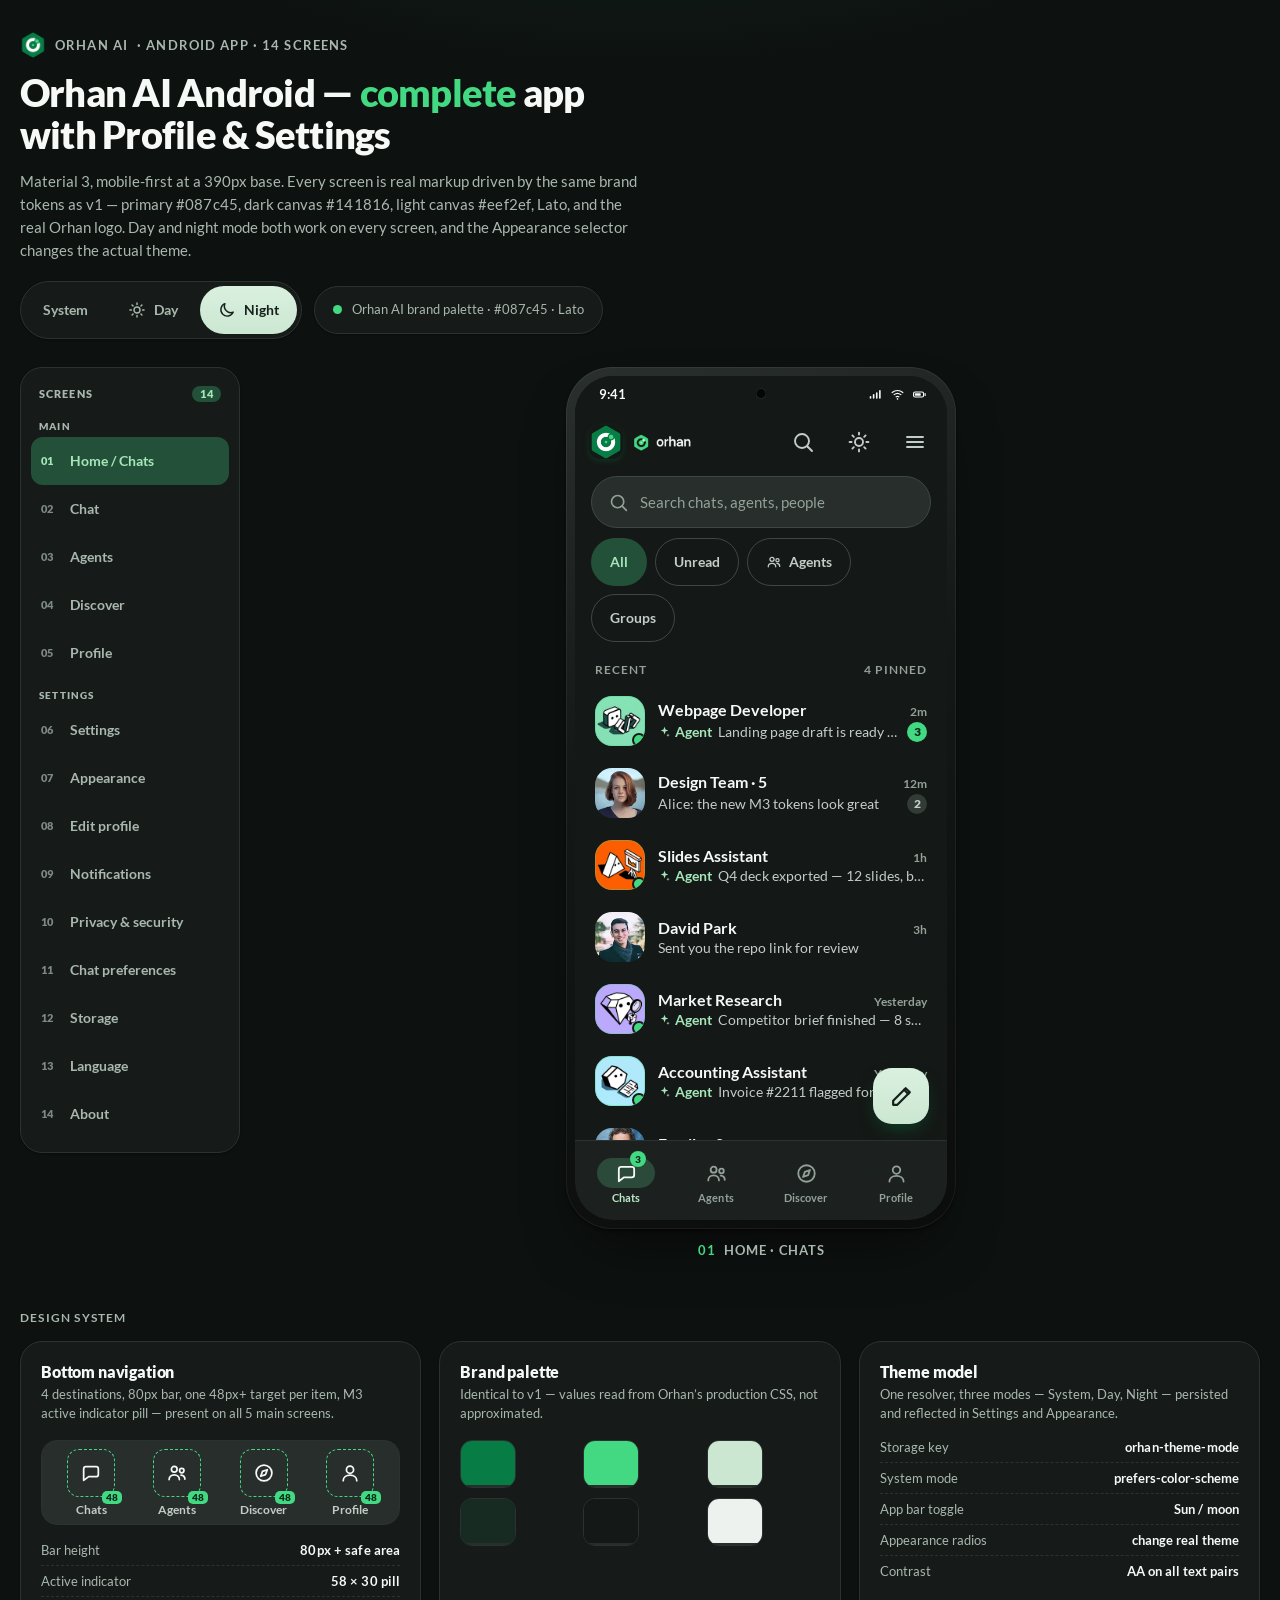
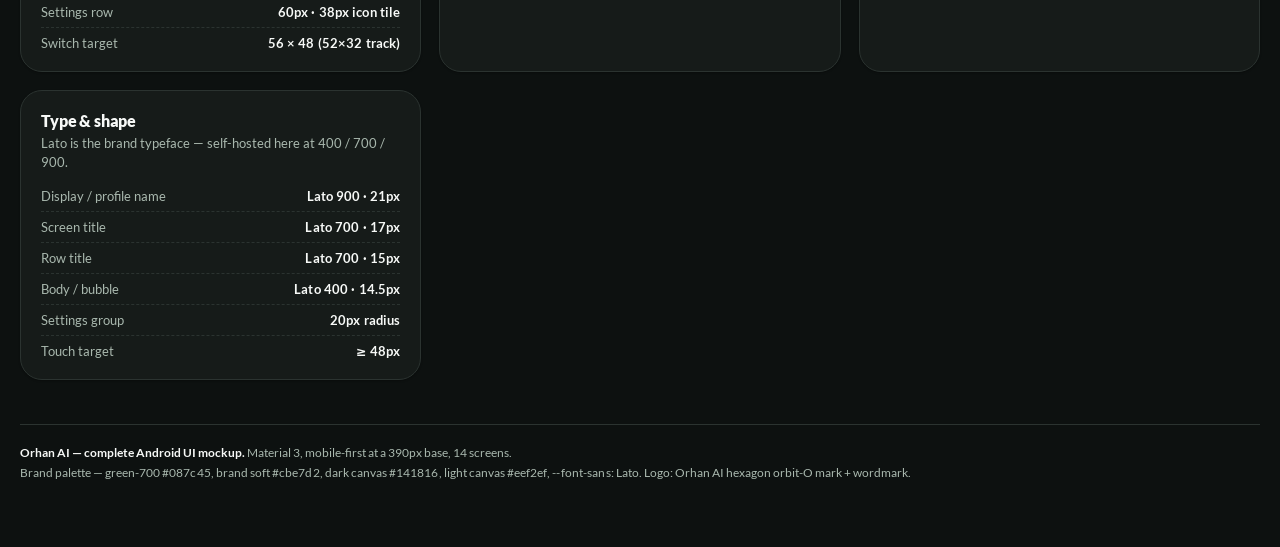
==== index.html @ 3179c7f2 "Publish design site" ====
<!DOCTYPE html>
<html lang="en" data-theme="dark">
<head>
<meta charset="utf-8">
<meta name="viewport" content="width=device-width, initial-scale=1, viewport-fit=cover">
<meta name="theme-color" content="#0d1110">
<title>Orhan AI — complete Android app UI (Material 3, dark + light)</title>
<link rel="icon" href="images/orhan-mark.png">
<script>
/* resolve theme before first paint so there is no flash */
(function(){try{
  var m=localStorage.getItem('orhan-theme-mode')||'dark';
  var t=(m==='system')?(matchMedia('(prefers-color-scheme: light)').matches?'light':'dark'):m;
  document.documentElement.setAttribute('data-theme',t);
  document.documentElement.setAttribute('data-theme-mode',m);
}catch(e){}})();
</script>
<style>
/* ============================================================
   Orhan AI — complete Android app UI
   Brand values (original source palette CSS):
     --nv-green-700   #087c45   (primary)
     --nv-primary-fill gradient 180deg #0b8249 -> #087c45
     --nv-green-50    #eef8f2 / #183826
     --nv-neutral-0   #ffffff / #1d2220
     --nv-neutral-50  #f6f8f5 / #272e2b
     --nv-neutral-100 #eef2ef / #323b36
     --nv-neutral-900 #182b23 / #f7f9f7
     --nv-user-bubble #505752 (dark)   --nv-agent-bubble #303433 (dark)
     --nv-pane #1f2521eb   --nv-canvas #141816
     --font-sans: Lato
  Logo: Orhan AI hexagon orbit-O mark + wordmark (design/images/orhan-*.svg)
   ============================================================ */

@font-face{font-family:'Lato';font-style:normal;font-weight:400;font-display:swap;src:url('fonts/lato-400.woff2') format('woff2')}
@font-face{font-family:'Lato';font-style:normal;font-weight:700;font-display:swap;src:url('fonts/lato-700.woff2') format('woff2')}
@font-face{font-family:'Lato';font-style:normal;font-weight:900;font-display:swap;src:url('fonts/lato-900.woff2') format('woff2')}

/* ---------- theme tokens (light) ---------- */
[data-theme="light"]{
  --canvas:#eef2ef;--surface:#ffffff;--surface-2:#f6f8f5;--surface-3:#eef2ef;
  --line:#dde6e0;--line-soft:#e9efea;
  --ink:#182b23;--ink-2:#4f6157;--ink-3:#5c6d63;
  --primary:#087c45;--primary-grad:linear-gradient(180deg,#0b8249 0%,#087c45 100%);
  --on-primary:#ffffff;--primary-soft:#ddf3e5;--primary-ink:#066a3b;
  --mint:#42d982;--brand-soft:#cbe7d2;--danger:#a4271e;
  --user-bubble:#087c45;--user-ink:#ffffff;--agent-bubble:#ffffff;--agent-ink:#182b23;
  --field:#eef2ef;--field-edge:#d7e2db;
  --nav-bg:rgba(255,255,255,.94);--scrim:rgba(24,43,35,.10);
  --shadow:0 1px 2px rgba(24,43,35,.06),0 8px 20px -10px rgba(24,43,35,.18);
  --shadow-soft:0 1px 2px rgba(24,43,35,.05);
  --page-bg:#eef2ef;--page-ink:#182b23;--page-ink-2:#4f6157;
  --page-card:#ffffff;--page-line:#dde6e0;
  --halo:radial-gradient(900px 420px at 50% -10%,rgba(8,124,69,.10),transparent 70%);
}
/* ---------- theme tokens (dark) ---------- */
[data-theme="dark"]{
  --canvas:#141816;--surface:#1d2220;--surface-2:#272e2b;--surface-3:#323b36;
  --line:#3d4842;--line-soft:#2b3330;
  --ink:#f7f9f7;--ink-2:#c3cdc7;--ink-3:#93a199;
  --primary:#cbe7d2;--primary-grad:linear-gradient(180deg,#daf0df 0%,#cbe7d2 100%);
  --on-primary:#17201b;--primary-soft:#235039;--primary-ink:#a6e6b9;
  --mint:#42d982;--brand-soft:#183826;--danger:#f2b8b5;
  --user-bubble:#505752;--user-ink:#f7f9f7;--agent-bubble:#303433;--agent-ink:#f7f9f7;
  --field:#272e2b;--field-edge:#3d4842;
  --nav-bg:rgba(29,34,32,.95);--scrim:rgba(0,0,0,.45);
  --shadow:0 1px 2px rgba(0,0,0,.35),0 14px 28px -14px rgba(0,0,0,.8);
  --shadow-soft:0 1px 2px rgba(0,0,0,.3);
  --page-bg:#0d1110;--page-ink:#f7f9f7;--page-ink-2:#a9b8ae;
  --page-card:#161b19;--page-line:#2b3330;
  --halo:radial-gradient(900px 420px at 50% -10%,rgba(66,217,130,.10),transparent 70%);
}

*{box-sizing:border-box}
html,body{margin:0;padding:0}
html{-webkit-text-size-adjust:100%}
body{
  font-family:'Lato',system-ui,-apple-system,'Segoe UI',Roboto,sans-serif;
  background:var(--page-bg);background-image:var(--halo);background-repeat:no-repeat;
  color:var(--page-ink);-webkit-font-smoothing:antialiased;min-height:100vh;
}
img{max-width:100%;display:block}
button{font-family:inherit}

/* ================= PAGE CHROME ================= */
.wrap{max-width:1360px;margin:0 auto;padding:32px 20px 64px}
.page-head{display:flex;flex-direction:column;gap:14px;margin-bottom:28px}
.eyebrow{
  display:inline-flex;align-items:center;gap:9px;font-size:12.5px;font-weight:700;
  letter-spacing:.09em;text-transform:uppercase;color:var(--page-ink-2);
}
.eyebrow img{width:26px;height:26px;border-radius:8px}
h1{margin:0;font-size:clamp(26px,4.2vw,38px);line-height:1.1;font-weight:900;letter-spacing:-.02em;max-width:28ch}
h1 .accent{color:var(--primary)}
[data-theme="dark"] h1 .accent{color:var(--mint)}
.sub{margin:0;font-size:15px;line-height:1.55;color:var(--page-ink-2);max-width:70ch}
.controls{display:flex;flex-wrap:wrap;gap:12px;align-items:center;margin-top:4px}
.seg{
  display:inline-flex;padding:4px;gap:4px;border-radius:999px;background:var(--page-card);
  border:1px solid var(--page-line);box-shadow:var(--shadow-soft);
}
.seg button{
  border:0;background:transparent;color:var(--page-ink-2);font-size:13.5px;font-weight:700;
  min-height:48px;padding:0 18px;border-radius:999px;display:inline-flex;align-items:center;gap:8px;
  cursor:pointer;transition:background .18s ease,color .18s ease;
}
.seg button .ic{width:18px;height:18px}
.seg button:hover{color:var(--page-ink)}
.seg button.is-on{background:var(--primary-grad);color:var(--on-primary)}
.seg button:focus-visible{outline:2px solid var(--primary);outline-offset:2px}
[data-theme="dark"] .seg button:focus-visible{outline-color:var(--mint)}
.brandsrc{
  display:inline-flex;align-items:center;gap:10px;min-height:48px;padding:0 18px;border-radius:999px;
  background:var(--page-card);border:1px solid var(--page-line);font-size:12.5px;
  color:var(--page-ink-2);box-shadow:var(--shadow-soft);
}
.brandsrc b{color:var(--page-ink);font-weight:700}
.dot-mint{width:9px;height:9px;border-radius:50%;background:var(--mint);flex:none}

/* ================= BOARD / RAIL ================= */
.board{
  display:grid;grid-template-columns:250px minmax(0,1fr) 272px;gap:28px;
  align-items:start;margin-top:24px;
}
.rail{
  position:sticky;top:18px;align-self:start;background:var(--page-card);
  border:1px solid var(--page-line);border-radius:22px;padding:10px 10px 14px;
  box-shadow:var(--shadow-soft);max-height:calc(100vh - 40px);overflow-y:auto;
}
.rail-h{
  display:flex;align-items:center;justify-content:space-between;gap:8px;
  padding:8px 8px 6px;font-size:11px;font-weight:900;letter-spacing:.1em;
  text-transform:uppercase;color:var(--page-ink-2);
}
.rail-h .count{
  font-size:10.5px;letter-spacing:.04em;background:var(--primary-soft);
  color:var(--primary-ink);border-radius:999px;padding:2px 8px;
}
.rgrp{
  padding:12px 8px 5px;font-size:10px;font-weight:900;letter-spacing:.12em;
  text-transform:uppercase;color:var(--page-ink-2);
}
.rbtn{
  display:flex;align-items:center;gap:9px;width:100%;min-height:48px;padding:0 10px;
  border:0;border-radius:12px;background:transparent;color:var(--page-ink-2);
  font-size:13.5px;font-weight:700;text-align:left;cursor:pointer;
  transition:background .15s ease,color .15s ease;
}
.rbtn .n{width:20px;flex:none;font-size:10.5px;font-weight:900;color:var(--page-ink-2);opacity:.7;font-variant-numeric:tabular-nums}
.rbtn:hover{background:var(--surface-2);color:var(--page-ink)}
.rbtn.is-on{background:var(--primary-soft);color:var(--primary-ink)}
.rbtn.is-on .n{color:var(--primary-ink);opacity:1}
.rbtn:focus-visible{outline:2px solid var(--primary);outline-offset:-2px}
[data-theme="dark"] .rbtn:focus-visible{outline-color:var(--mint)}

/* notes column */
.notes{position:sticky;top:18px;align-self:start;display:flex;flex-direction:column;gap:14px}
.note{
  background:var(--page-card);border:1px solid var(--page-line);border-radius:20px;
  padding:18px;box-shadow:var(--shadow-soft);
}
.note h4{margin:0 0 2px;font-size:15.5px;font-weight:900;letter-spacing:-.01em}
.note .kicker{font-size:10.5px;font-weight:900;letter-spacing:.12em;text-transform:uppercase;color:var(--page-ink-2);margin-bottom:6px}
.note p{margin:0 0 12px;font-size:12.5px;line-height:1.5;color:var(--page-ink-2)}
.note ul{list-style:none;margin:0;padding:0;display:flex;flex-direction:column;gap:8px}
.note li{display:flex;gap:8px;font-size:12.5px;line-height:1.45;color:var(--page-ink-2)}
.note li b{color:var(--page-ink);font-weight:700}
.note li::before{content:"";width:6px;height:6px;border-radius:50%;background:var(--mint);flex:none;margin-top:6px}
.note .kv{display:flex;justify-content:space-between;gap:10px;font-size:12px;padding:5px 0;border-bottom:1px dashed var(--page-line)}
.note .kv:last-child{border-bottom:0}
.note .kv b{font-weight:700;color:var(--page-ink);font-variant-numeric:tabular-nums}

/* ================= STAGE / PHONES ================= */
.stage{display:flex;flex-wrap:wrap;gap:30px 26px;justify-content:center;align-items:flex-start}
.slot{display:none;flex-direction:column;gap:14px;align-items:center}
.slot.is-active{display:flex}
.caption{
  display:flex;align-items:center;gap:9px;font-size:12.5px;font-weight:700;
  letter-spacing:.06em;text-transform:uppercase;color:var(--page-ink-2);
}
.caption b{color:var(--primary);font-variant-numeric:tabular-nums}
[data-theme="dark"] .caption b{color:var(--mint)}
.phone{
  width:390px;max-width:100%;border-radius:46px;padding:9px;
  background:linear-gradient(160deg,#2a302d,#141817 40%,#0a0d0c);
  box-shadow:0 2px 3px rgba(0,0,0,.4),0 30px 60px -24px rgba(0,0,0,.6),inset 0 0 0 1px rgba(255,255,255,.06);
  flex:none;
}
.screen{
  position:relative;width:100%;height:844px;border-radius:38px;overflow:hidden;
  background:var(--canvas);color:var(--ink);display:flex;flex-direction:column;isolation:isolate;
  container-type:inline-size;container-name:phone;
}
.statusbar{
  flex:none;height:36px;padding:0 20px 0 24px;display:flex;align-items:center;
  justify-content:space-between;font-size:13px;font-weight:700;color:var(--ink);background:var(--canvas);
}
.sb-left{display:flex;align-items:center;gap:6px;min-width:0}
.sb-right{display:flex;align-items:center;gap:7px}
.sb-right .ic{width:15px;height:15px}
.camera{
  position:absolute;top:12px;left:50%;transform:translateX(-50%);width:11px;height:11px;
  border-radius:50%;background:#050706;box-shadow:inset 0 0 0 1px rgba(255,255,255,.12);z-index:3;
}
.ic{width:24px;height:24px;stroke:currentColor;fill:none;stroke-width:1.9;stroke-linecap:round;stroke-linejoin:round;flex:none}

/* app bar */
.appbar{flex:none;min-height:60px;padding:6px 8px 6px 14px;display:flex;align-items:center;gap:8px;background:var(--canvas)}
.brandlock{display:flex;align-items:center;gap:9px;min-width:0;flex:1 1 auto}
.mark{width:34px;height:34px;border-radius:11px;flex:none;box-shadow:0 2px 6px rgba(8,124,69,.28)}
.wm{height:21px;width:auto;flex:none}
.wm-dark{display:none}
[data-theme="dark"] .wm-light{display:none}
[data-theme="dark"] .wm-dark{display:block}
.iconbtn{
  width:48px;height:48px;flex:none;border:0;border-radius:50%;background:transparent;
  color:var(--ink-2);cursor:pointer;display:inline-flex;align-items:center;justify-content:center;
  transition:background .16s ease,color .16s ease;
}
.iconbtn:hover{background:var(--surface-2);color:var(--ink)}
.iconbtn:focus-visible{outline:2px solid var(--primary);outline-offset:-2px}
[data-theme="dark"] .iconbtn:focus-visible{outline-color:var(--mint)}
.theme-btn .i-sun{display:none}
[data-theme="dark"] .theme-btn .i-moon{display:none}
[data-theme="dark"] .theme-btn .i-sun{display:block}

/* detail bar (pushed pages) */
.detailbar{
  flex:none;display:flex;align-items:center;gap:2px;padding:6px 8px 6px 4px;min-height:64px;
  background:var(--canvas);border-bottom:1px solid var(--line-soft);
}
.detailbar .dt{
  flex:1 1 auto;min-width:0;font-size:17px;font-weight:700;letter-spacing:-.01em;color:var(--ink);
  overflow:hidden;text-overflow:ellipsis;white-space:nowrap;
}
.txtbtn{
  flex:none;min-height:48px;padding:0 12px;border:0;background:transparent;
  color:var(--primary-ink);font-size:14px;font-weight:700;border-radius:999px;cursor:pointer;
}
[data-theme="light"] .txtbtn{color:var(--primary)}
.txtbtn:hover{background:var(--surface-2)}
.txtbtn:focus-visible{outline:2px solid var(--primary);outline-offset:-2px}

/* scroll body */
.scroll{
  flex:1 1 auto;min-height:0;overflow-y:auto;overflow-x:hidden;-webkit-overflow-scrolling:touch;
  overscroll-behavior:contain;scrollbar-width:thin;scrollbar-color:var(--line) transparent;
}
.scroll::-webkit-scrollbar{width:6px}
.scroll::-webkit-scrollbar-thumb{background:var(--line);border-radius:3px}
.scroll::-webkit-scrollbar-track{background:transparent}

/* search + chips */
.searchrow{padding:4px 16px 10px}
.searchfield{
  display:flex;align-items:center;gap:11px;height:52px;padding:0 16px;border-radius:999px;
  background:var(--field);border:1px solid var(--field-edge);color:var(--ink-3);
}
.searchfield .ic{width:21px;height:21px}
.searchfield span{font-size:15px;color:var(--ink-3);overflow:hidden;text-overflow:ellipsis;white-space:nowrap}
.chips{display:flex;gap:8px;padding:0 16px 14px;flex-wrap:wrap}
.chip{
  flex:none;height:48px;padding:0 18px;border-radius:999px;display:inline-flex;align-items:center;
  gap:7px;background:transparent;border:1px solid var(--line);color:var(--ink-2);
  font-size:13.5px;font-weight:700;white-space:nowrap;cursor:pointer;
}
.chip .ic{width:16px;height:16px}
.chip.is-on{background:var(--primary-soft);border-color:transparent;color:var(--primary-ink)}
[data-theme="light"] .chip.is-on{background:#ddf3e5;color:#066a3b}

.seclabel{
  display:flex;align-items:center;justify-content:space-between;gap:10px;padding:6px 20px 8px;
  font-size:12px;font-weight:700;letter-spacing:.08em;text-transform:uppercase;color:var(--ink-3);
}
.list{padding:0 8px 12px}
.row{
  display:flex;align-items:center;gap:13px;width:100%;padding:11px 12px;border-radius:18px;
  border:0;background:transparent;text-align:left;font:inherit;color:inherit;cursor:pointer;
  min-height:72px;transition:background .16s ease;
}
.row:hover{background:var(--surface-2)}
.row:focus-visible{outline:2px solid var(--primary);outline-offset:-2px}
[data-theme="dark"] .row:focus-visible{outline-color:var(--mint)}
.ava{position:relative;width:50px;height:50px;border-radius:17px;flex:none;background:var(--surface-3);overflow:hidden}
.ava img{width:100%;height:100%;object-fit:cover}
.ava.agent::after{content:"";position:absolute;inset:0;border-radius:inherit;box-shadow:inset 0 0 0 1px rgba(66,217,130,.35)}
.presence{position:absolute;right:-1px;bottom:-1px;width:14px;height:14px;border-radius:50%;background:var(--mint);border:2.5px solid var(--canvas)}
.rowbody{min-width:0;flex:1 1 auto;display:flex;flex-direction:column;gap:3px}
.rowtop{display:flex;align-items:baseline;gap:8px}
.rownm{font-size:15.5px;font-weight:700;color:var(--ink);overflow:hidden;text-overflow:ellipsis;white-space:nowrap;min-width:0;flex:1 1 auto}
.rowtime{font-size:11.5px;font-weight:700;color:var(--ink-3);flex:none;font-variant-numeric:tabular-nums;white-space:nowrap}
.rowsnip{display:flex;align-items:center;gap:6px;font-size:13.5px;color:var(--ink-2);min-width:0}
.rowsnip .txt{overflow:hidden;text-overflow:ellipsis;white-space:nowrap;min-width:0;flex:1 1 auto}
.agentsnip{color:var(--primary-ink);font-weight:700;display:inline-flex;align-items:center;gap:4px;flex:none}
.agentsnip .ic{width:13px;height:13px}
.badge{
  flex:none;min-width:20px;height:20px;padding:0 6px;border-radius:999px;background:var(--mint);
  color:#06291a;font-size:11.5px;font-weight:900;display:inline-flex;align-items:center;justify-content:center;
}
.badge.quiet{background:var(--surface-3);color:var(--ink-2)}
.typingdot{color:var(--primary-ink);font-weight:700}

.fab{
  position:absolute;right:18px;bottom:96px;z-index:5;width:56px;height:56px;border-radius:19px;border:0;
  background:var(--primary-grad);color:var(--on-primary);display:inline-flex;align-items:center;
  justify-content:center;cursor:pointer;
  box-shadow:0 8px 20px -8px rgba(8,124,69,.65),0 1px 2px rgba(0,0,0,.2);
  transition:transform .16s ease,box-shadow .16s ease;
}
.fab .ic{width:25px;height:25px;stroke-width:2.1}
.fab:hover{transform:translateY(-1px)}
.fab:focus-visible{outline:2px solid var(--ink);outline-offset:3px}

/* ================= NAVIGATION BAR ================= */
.navbar{
  flex:none;position:relative;z-index:6;display:flex;align-items:stretch;height:80px;
  padding:8px 6px calc(8px + env(safe-area-inset-bottom,0px));background:var(--nav-bg);
  -webkit-backdrop-filter:blur(18px) saturate(1.2);backdrop-filter:blur(18px) saturate(1.2);
  border-top:1px solid var(--line-soft);
}
.navi{
  flex:1 1 0;min-width:0;min-height:48px;border:0;background:transparent;display:flex;
  flex-direction:column;align-items:center;justify-content:center;gap:4px;color:var(--ink-3);
  font:inherit;cursor:pointer;padding:2px 0;border-radius:16px;
}
.navi:focus-visible{outline:2px solid var(--primary);outline-offset:-4px}
[data-theme="dark"] .navi:focus-visible{outline-color:var(--mint)}
.navi .pill{display:flex;align-items:center;justify-content:center;width:58px;height:30px;border-radius:999px;transition:background .18s ease}
.navi .ic{width:23px;height:23px}
.navi .lbl{font-size:11px;font-weight:700;letter-spacing:.01em;line-height:1;white-space:nowrap}
.navi[aria-current="page"]{color:var(--ink)}
.navi[aria-current="page"] .pill{background:var(--primary-soft)}
[data-theme="dark"] .navi[aria-current="page"] .pill{background:#2c4a3a}
.navi[aria-current="page"] .lbl{color:var(--primary-ink)}
[data-theme="dark"] .navi[aria-current="page"] .lbl{color:#bde9cb}
.navi .count{
  position:absolute;transform:translate(15px,-11px);min-width:16px;height:16px;padding:0 4px;
  border-radius:999px;background:var(--mint);color:#06291a;font-size:10px;font-weight:900;
  display:inline-flex;align-items:center;justify-content:center;
}
.navi .icwrap{position:relative;display:flex}

/* ================= CHAT ================= */
.chatbar{
  flex:none;display:flex;align-items:center;gap:6px;padding:6px 8px 6px 4px;min-height:64px;
  background:var(--canvas);border-bottom:1px solid var(--line-soft);
}
.chatid{display:flex;align-items:center;gap:11px;min-width:0;flex:1 1 auto}
.chatid .ava{width:40px;height:40px;border-radius:14px}
.chatmeta{min-width:0;display:flex;flex-direction:column;gap:2px}
.chatnm{font-size:15px;font-weight:700;color:var(--ink);white-space:nowrap;overflow:hidden;text-overflow:ellipsis}
.chatst{font-size:12px;color:var(--ink-3);display:flex;align-items:center;gap:5px}
.chatst .live{width:7px;height:7px;border-radius:50%;background:var(--mint);flex:none}
.chatbar .iconbtn{width:48px;height:48px}
.chatbar .iconbtn .ic{width:22px;height:22px}
.thread{padding:14px 16px 8px;display:flex;flex-direction:column;gap:10px}
.daychip{
  align-self:center;font-size:11.5px;font-weight:700;letter-spacing:.05em;text-transform:uppercase;
  color:var(--ink-3);background:var(--surface-2);border-radius:999px;padding:5px 12px;margin-bottom:2px;
}
.msg{display:flex;gap:8px;align-items:flex-end;max-width:100%}
.msg .ava{width:28px;height:28px;border-radius:9px}
.bubble{
  max-width:78%;padding:11px 14px;border-radius:20px;font-size:14.5px;line-height:1.45;
  overflow-wrap:anywhere;word-break:break-word;box-shadow:var(--shadow-soft);
}
.msg.agent .bubble{background:var(--agent-bubble);color:var(--agent-ink);border-bottom-left-radius:7px;border:1px solid var(--line-soft)}
[data-theme="dark"] .msg.agent .bubble{border-color:#3a4240}
.msg.user{justify-content:flex-end}
.msg.user .bubble{background:var(--user-bubble);color:var(--user-ink);border-bottom-right-radius:7px;box-shadow:0 6px 16px -10px rgba(8,124,69,.7)}
.mt{display:flex;align-items:center;gap:4px;font-size:10.5px;font-weight:700;margin-top:5px;opacity:.78}
.msg.user .mt{justify-content:flex-end}
.mt .ic{width:13px;height:13px;stroke-width:2.4}
.artcard{margin-top:9px;border-radius:14px;overflow:hidden;border:1px solid var(--line);background:var(--surface-2)}
.artthumb{
  height:84px;
  background:radial-gradient(120px 60px at 82% 22%,rgba(66,217,130,.55),transparent 70%),linear-gradient(135deg,#0b8249,#06603a 65%,#083f28);
  display:flex;align-items:flex-end;padding:10px 12px;
}
.artthumb .tag{
  font-size:10px;font-weight:900;letter-spacing:.1em;text-transform:uppercase;color:#eafff2;
  background:rgba(0,0,0,.30);border-radius:999px;padding:4px 9px;
}
.artbody{padding:9px 12px 11px}
.artbody .t{font-size:13px;font-weight:700;color:var(--ink)}
.artbody .s{font-size:11.5px;color:var(--ink-3);margin-top:1px}
.artrow{display:flex;align-items:center;gap:6px;margin-top:8px}
.artrow .mini{font-size:11.5px;font-weight:700;color:var(--primary-ink);background:var(--primary-soft);border-radius:999px;padding:4px 10px}
[data-theme="light"] .artrow .mini{color:#066a3b;background:#ddf3e5}
.typing{display:none;gap:4px;align-items:center;padding:12px 15px}
.typing i{width:7px;height:7px;border-radius:50%;background:var(--ink-3);display:block;animation:bob 1.1s infinite}
.typing i:nth-child(2){animation-delay:.15s}
.typing i:nth-child(3){animation-delay:.3s}
@keyframes bob{0%,60%,100%{opacity:.35;transform:translateY(0)}30%{opacity:1;transform:translateY(-3px)}}
.composer{
  flex:none;padding:8px 12px calc(10px + env(safe-area-inset-bottom,0px));display:flex;
  align-items:flex-end;gap:8px;background:var(--canvas);border-top:1px solid var(--line-soft);
}
.field{
  flex:1 1 auto;min-width:0;display:flex;align-items:flex-end;gap:4px;background:var(--field);
  border:1px solid var(--field-edge);border-radius:28px;padding:4px 4px 4px 2px;min-height:56px;
}
.field textarea{
  flex:1 1 auto;min-width:0;resize:none;border:0;background:transparent;font:inherit;
  font-size:15px;line-height:1.35;color:var(--ink);padding:16px 4px;max-height:104px;outline:none;
}
.field textarea::placeholder{color:var(--ink-3)}
.field .iconbtn{width:48px;height:48px;color:var(--ink-2)}
.field .iconbtn .ic{width:21px;height:21px}
.sendbtn{
  width:48px;height:48px;flex:none;border:0;border-radius:50%;background:var(--primary-grad);
  color:var(--on-primary);display:inline-flex;align-items:center;justify-content:center;
  cursor:pointer;box-shadow:0 6px 14px -8px rgba(8,124,69,.8);
}
.sendbtn .ic{width:22px;height:22px;stroke-width:2}
.sendbtn:focus-visible{outline:2px solid var(--ink);outline-offset:3px}

/* ================= AGENTS ================= */
.agentlist{padding:2px 12px 16px;display:flex;flex-direction:column;gap:10px}
.agentcard{
  display:flex;gap:13px;align-items:flex-start;padding:14px;border-radius:20px;
  background:var(--surface-2);border:1px solid var(--line-soft);
}
.agentcard .ava{width:46px;height:46px;border-radius:15px}
.ac-body{min-width:0;flex:1 1 auto}
.ac-name{display:flex;align-items:center;gap:7px;font-size:15px;font-weight:700;color:var(--ink)}
.ac-name .ic{width:14px;height:14px;color:var(--mint)}
.ac-desc{font-size:12.5px;line-height:1.4;color:var(--ink-2);margin-top:3px}
.ac-foot{display:flex;align-items:center;gap:8px;margin-top:9px;flex-wrap:wrap}
.pilltag{font-size:11px;font-weight:700;padding:4px 9px;border-radius:999px;background:var(--surface-3);color:var(--ink-2)}
.pilltag.on{background:var(--primary-soft);color:var(--primary-ink)}
[data-theme="light"] .pilltag.on{background:#ddf3e5;color:#066a3b}
.minicta{
  margin-left:auto;align-self:center;flex:none;font-size:12.5px;font-weight:700;
  color:var(--primary-ink);background:transparent;border:1px solid var(--line);border-radius:999px;
  padding:0 16px;height:48px;min-width:64px;display:inline-flex;align-items:center;
  justify-content:center;gap:5px;cursor:pointer;
}
.minicta .ic{width:15px;height:15px}
.newagent{
  display:flex;align-items:center;gap:12px;width:calc(100% - 24px);margin:0 12px 14px;
  padding:13px 14px;border-radius:20px;min-height:60px;border:1px dashed var(--line);
  background:transparent;color:var(--ink);font:inherit;font-size:14px;font-weight:700;cursor:pointer;
}
.newagent .plus{
  width:38px;height:38px;border-radius:50%;background:var(--primary-soft);color:var(--primary-ink);
  display:inline-flex;align-items:center;justify-content:center;flex:none;
}
[data-theme="light"] .newagent .plus{background:#ddf3e5;color:#066a3b}

/* ================= DISCOVER ================= */
.discover-feature{
  margin:0 12px 16px;border-radius:22px;overflow:hidden;position:relative;
  background:linear-gradient(150deg,#0b8249 0%,#087c45 45%,#06512f 100%);
  color:#eafff2;padding:18px;min-height:176px;display:flex;flex-direction:column;justify-content:space-between;
}
.discover-feature::after{
  content:"";position:absolute;right:-40px;top:-50px;width:200px;height:200px;border-radius:50%;
  background:radial-gradient(circle,rgba(66,217,130,.55),transparent 65%);
}
.df-top{display:flex;align-items:center;gap:10px;position:relative;z-index:1}
.df-top img{width:40px;height:40px;border-radius:13px;box-shadow:0 0 0 2px rgba(255,255,255,.25)}
.df-kicker{font-size:10px;font-weight:900;letter-spacing:.14em;text-transform:uppercase;opacity:.9}
.df-title{font-size:19px;font-weight:900;letter-spacing:-.01em;line-height:1.2;margin-top:2px}
.df-sub{font-size:12.5px;line-height:1.45;margin:12px 0 0;max-width:30ch;position:relative;z-index:1}
.df-cta{
  position:relative;z-index:1;align-self:flex-start;margin-top:12px;min-height:48px;padding:0 18px;
  border-radius:999px;border:0;background:#eafff2;color:#06512f;font-size:13.5px;font-weight:900;
  display:inline-flex;align-items:center;gap:7px;cursor:pointer;
}
.df-cta .ic{width:16px;height:16px}
.dgrid{display:grid;grid-template-columns:1fr 1fr;gap:10px;padding:0 12px 14px}
.dcard{
  text-align:left;font:inherit;color:inherit;cursor:pointer;border-radius:18px;
  border:1px solid var(--line-soft);background:var(--surface);padding:13px;
  display:flex;flex-direction:column;gap:8px;min-height:136px;
}
.dcard:hover{background:var(--surface-2)}
.dcard .ava{width:40px;height:40px;border-radius:13px}
.dcard .nm{font-size:13.5px;font-weight:700;color:var(--ink);line-height:1.25}
.dcard .ds{font-size:11.5px;line-height:1.4;color:var(--ink-3)}
.dcard .tag{font-size:10px;font-weight:900;letter-spacing:.08em;text-transform:uppercase;color:var(--primary-ink);margin-top:auto}
.socialrow{
  display:flex;align-items:center;gap:11px;padding:10px 12px;border-radius:16px;width:100%;
  border:0;background:transparent;text-align:left;font:inherit;color:inherit;cursor:pointer;min-height:64px;
}
.socialrow:hover{background:var(--surface-2)}
.socialrow .ava{width:38px;height:38px;border-radius:12px}
.sr-body{min-width:0;flex:1 1 auto}
.sr-t{font-size:13.5px;color:var(--ink-2);line-height:1.35}
.sr-t b{color:var(--ink);font-weight:700}
.sr-s{font-size:11.5px;color:var(--ink-3);margin-top:2px}

/* ================= PROFILE ================= */
.phero{display:flex;flex-direction:column;align-items:center;gap:7px;padding:10px 20px 16px;text-align:center}
.pava{
  position:relative;width:96px;height:96px;border-radius:32px;overflow:hidden;flex:none;
  background:var(--surface-3);box-shadow:0 8px 22px -12px rgba(8,124,69,.6);
}
.pava img{width:100%;height:100%;object-fit:cover}
.pava .pbadge{
  position:absolute;right:0;bottom:0;width:28px;height:28px;border-radius:50%;background:var(--mint);
  color:#06291a;display:flex;align-items:center;justify-content:center;border:3px solid var(--canvas);
}
.pava .pbadge .ic{width:14px;height:14px;stroke-width:3}
.pname{font-size:21px;font-weight:900;letter-spacing:-.02em;color:var(--ink);margin:6px 0 0}
.pmail{font-size:13.5px;color:var(--ink-3)}
.prow{display:flex;align-items:center;gap:8px;flex-wrap:wrap;justify-content:center;margin-top:2px}
.protag{
  font-size:10.5px;font-weight:900;letter-spacing:.09em;text-transform:uppercase;
  background:var(--primary-soft);color:var(--primary-ink);border-radius:999px;padding:4px 9px;
}
[data-theme="light"] .protag{background:#ddf3e5;color:#066a3b}
.psince{font-size:11.5px;color:var(--ink-3)}
.pedit{
  margin-top:8px;min-height:48px;padding:0 22px;border-radius:999px;border:1px solid var(--line);
  background:transparent;color:var(--ink);font-size:13.5px;font-weight:700;
  display:inline-flex;align-items:center;gap:7px;cursor:pointer;
}
.pedit:hover{background:var(--surface-2)}
.pedit .ic{width:16px;height:16px}
.stats{display:grid;grid-template-columns:repeat(3,1fr);gap:10px;margin:0 16px 14px}
.stat{background:var(--surface);border:1px solid var(--line-soft);border-radius:18px;padding:12px 8px;text-align:center;min-width:0}
.stat b{display:block;font-size:20px;font-weight:900;letter-spacing:-.02em;color:var(--ink);font-variant-numeric:tabular-nums}
.stat span{display:block;margin-top:2px;font-size:10.5px;font-weight:700;letter-spacing:.06em;text-transform:uppercase;color:var(--ink-3)}
.quick{display:grid;grid-template-columns:1fr 1fr;gap:10px;margin:0 16px 16px}
.q{
  display:flex;flex-direction:column;align-items:flex-start;gap:7px;padding:14px;border-radius:18px;
  background:var(--surface);border:1px solid var(--line-soft);font:inherit;color:inherit;
  text-align:left;cursor:pointer;min-height:92px;
}
.q:hover{background:var(--surface-2)}
.q .ic{width:22px;height:22px;color:var(--primary-ink)}
.q span{font-size:13px;font-weight:700;color:var(--ink);line-height:1.25}
.q small{font-size:11px;color:var(--ink-3);margin-top:auto}

/* ================= SETTINGS PRIMITIVES ================= */
.group{margin:0 12px 14px;background:var(--surface);border:1px solid var(--line-soft);border-radius:20px;overflow:hidden}
.srow{
  display:flex;align-items:center;gap:12px;width:100%;min-height:60px;padding:8px 14px;
  border:0;background:transparent;font:inherit;color:inherit;text-align:left;cursor:pointer;
}
.srow + .srow{box-shadow:inset 0 1px 0 var(--line-soft)}
.srow:hover{background:var(--surface-2)}
.srow:focus-visible{outline:2px solid var(--primary);outline-offset:-2px}
[data-theme="dark"] .srow:focus-visible{outline-color:var(--mint)}
.sic{
  width:38px;height:38px;border-radius:12px;flex:none;background:var(--surface-2);
  color:var(--ink-2);display:inline-flex;align-items:center;justify-content:center;
}
.sic .ic{width:20px;height:20px}
.sic.tint{background:var(--primary-soft);color:var(--primary-ink)}
[data-theme="light"] .sic.tint{background:#ddf3e5;color:#066a3b}
.slabel{flex:1 1 auto;min-width:0}
.slabel .t{display:block;font-size:15px;font-weight:700;color:var(--ink);line-height:1.25}
.slabel .s{display:block;font-size:12px;color:var(--ink-3);margin-top:2px;line-height:1.35}
.sval{flex:none;max-width:42%;font-size:13px;color:var(--ink-3);text-align:right;overflow:hidden;text-overflow:ellipsis;white-space:nowrap}
.schev{width:18px;height:18px;color:var(--ink-3);flex:none}
.srow.danger .slabel .t{color:var(--danger)}
.srow.danger .sic{background:rgba(164,39,30,.10);color:var(--danger)}
[data-theme="dark"] .srow.danger .sic{background:rgba(242,184,181,.12)}
.sw{flex:none;width:56px;height:48px;border:0;background:transparent;position:relative;cursor:pointer;padding:0}
.sw .track{
  position:absolute;top:8px;left:2px;width:52px;height:32px;border-radius:999px;
  background:var(--surface-3);border:2px solid var(--line);
  transition:background .18s ease,border-color .18s ease;
}
.sw .thumb{
  position:absolute;top:14px;left:9px;width:16px;height:16px;border-radius:50%;background:var(--ink-3);
  transition:left .18s ease,width .18s ease,height .18s ease,background .18s ease;
}
.sw[aria-checked="true"] .track{background:var(--primary);border-color:var(--primary)}
.sw[aria-checked="true"] .thumb{left:29px;top:12px;width:20px;height:20px;background:var(--on-primary)}
.sw:focus-visible{outline:2px solid var(--primary);outline-offset:-6px;border-radius:999px}
[data-theme="dark"] .sw:focus-visible{outline-color:var(--mint)}

.btn{
  min-height:52px;border-radius:999px;border:0;font:inherit;font-size:15px;font-weight:700;
  display:inline-flex;align-items:center;justify-content:center;gap:8px;padding:0 22px;cursor:pointer;
}
.btn .ic{width:19px;height:19px}
.btn-primary{background:var(--primary-grad);color:var(--on-primary);width:100%;box-shadow:0 8px 18px -12px rgba(8,124,69,.8)}
.btn-outline{background:transparent;border:1px solid var(--line);color:var(--ink);width:100%}
.btn-ghost{background:var(--surface-2);color:var(--ink);width:100%}
.btnblock{display:flex;width:calc(100% - 32px);margin:0 16px 14px}
.btn:focus-visible{outline:2px solid var(--primary);outline-offset:2px}

.fwrap{padding:0 16px 6px}
.fld{display:flex;flex-direction:column;gap:6px;margin-bottom:14px;min-width:0}
.fld label{font-size:11.5px;font-weight:700;letter-spacing:.07em;text-transform:uppercase;color:var(--ink-3)}
.fld input,.fld textarea{
  width:100%;min-height:52px;border:1px solid var(--field-edge);background:var(--field);
  border-radius:14px;padding:0 14px;font:inherit;font-size:15px;color:var(--ink);
}
.fld textarea{min-height:92px;padding:12px 14px;resize:none;line-height:1.45}
.fld input:focus,.fld textarea:focus{outline:2px solid var(--primary);outline-offset:-1px;border-color:transparent}
.fhint{font-size:11.5px;color:var(--ink-3);line-height:1.4}
.avapick{display:flex;align-items:center;gap:14px;padding:6px 20px 18px}
.avapick .pava{width:80px;height:80px;border-radius:26px}
.avapick-col{display:flex;flex-direction:column;gap:5px;min-width:0}
.avapick-col .t{font-size:14px;font-weight:700;color:var(--ink)}
.avapick-col .s{font-size:11.5px;color:var(--ink-3)}
.avatars{display:flex;gap:8px;margin-top:8px}
.avchip{
  width:48px;height:48px;border-radius:15px;overflow:hidden;padding:0;border:2px solid transparent;
  background:var(--surface-2);cursor:pointer;flex:none;
}
.avchip img{width:100%;height:100%;object-fit:cover}
.avchip.is-on{border-color:var(--primary)}
[data-theme="dark"] .avchip.is-on{border-color:var(--mint)}

.theme-card{
  display:flex;align-items:center;gap:14px;width:calc(100% - 32px);margin:0 16px 12px;padding:12px 14px;
  border-radius:20px;border:2px solid var(--line-soft);background:var(--surface);text-align:left;
  font:inherit;color:inherit;cursor:pointer;min-height:96px;
}
.theme-card:hover{border-color:var(--line)}
.theme-card.is-on{border-color:var(--primary)}
[data-theme="dark"] .theme-card.is-on{border-color:var(--mint)}
.theme-card .tc-body{min-width:0;flex:1 1 auto}
.theme-card .tc-t{font-size:15px;font-weight:700;color:var(--ink);display:flex;align-items:center;gap:7px}
.theme-card .tc-t em{
  font-style:normal;font-size:9.5px;font-weight:900;letter-spacing:.08em;text-transform:uppercase;
  background:var(--surface-3);color:var(--ink-2);border-radius:999px;padding:2px 7px;
}
.theme-card .tc-s{font-size:12px;color:var(--ink-3);margin-top:3px;line-height:1.4}
.radio{
  width:24px;height:24px;border-radius:50%;flex:none;border:2px solid var(--line);
  display:inline-flex;align-items:center;justify-content:center;color:transparent;
}
.radio .ic{width:13px;height:13px;stroke-width:3.2}
.theme-card.is-on .radio{background:var(--primary);border-color:var(--primary);color:var(--on-primary)}
.tprev{position:relative;width:56px;height:72px;border-radius:14px;overflow:hidden;flex:none;border:1px solid var(--line)}
.tprev b{position:absolute;display:block;border-radius:3px}
.tprev b:nth-child(1){top:9px;left:8px;width:24px;height:5px}
.tprev b:nth-child(2){top:21px;left:8px;width:40px;height:16px;border-radius:8px 8px 8px 3px}
.tprev b:nth-child(3){top:44px;right:8px;width:30px;height:13px;border-radius:8px 8px 3px 8px}
.tprev.light{background:#eef2ef}
.tprev.light b:nth-child(1){background:#b9ccc2}
.tprev.light b:nth-child(2){background:#ffffff;box-shadow:inset 0 0 0 1px #dde6e0}
.tprev.light b:nth-child(3){background:#087c45}
.tprev.dark{background:#141816}
.tprev.dark b:nth-child(1){background:#3d4842}
.tprev.dark b:nth-child(2){background:#303433}
.tprev.dark b:nth-child(3){background:#cbe7d2}
.tprev.system{background:linear-gradient(90deg,#eef2ef 0 50%,#141816 50% 100%)}
.tprev.system b:nth-child(1){background:#7d8f85}
.tprev.system b:nth-child(2){background:rgba(255,255,255,.85)}
.tprev.system b:nth-child(3){background:#087c45}
.segchips{display:flex;gap:8px;padding:4px 16px 14px}
.segchips button{
  flex:1 1 0;min-height:48px;border-radius:999px;border:1px solid var(--line);background:transparent;
  color:var(--ink-2);font:inherit;font-size:13px;font-weight:700;cursor:pointer;
}
.segchips button.is-on{background:var(--primary-soft);border-color:transparent;color:var(--primary-ink)}
[data-theme="light"] .segchips button.is-on{background:#ddf3e5;color:#066a3b}
.usage{padding:2px 20px 16px}
.ubar{height:12px;border-radius:999px;overflow:hidden;background:var(--surface-3);display:flex}
.ubar i{display:block;height:100%}
.utop{display:flex;align-items:baseline;justify-content:space-between;gap:10px;margin-bottom:8px}
.utop b{font-size:22px;font-weight:900;letter-spacing:-.02em;color:var(--ink)}
.utop span{font-size:12.5px;color:var(--ink-3)}
.ulegend{display:flex;flex-direction:column;gap:10px;margin-top:14px}
.uleg{display:flex;align-items:center;gap:9px;font-size:13px;color:var(--ink-2)}
.udot{width:10px;height:10px;border-radius:3px;flex:none}
.uleg b{margin-left:auto;color:var(--ink);font-weight:700;font-variant-numeric:tabular-nums}
.blocked{display:flex;align-items:center;gap:12px;width:100%;min-height:64px;padding:8px 14px;border:0;background:transparent;text-align:left;font:inherit;color:inherit}
.blocked + .blocked{box-shadow:inset 0 1px 0 var(--line-soft)}
.blocked .ava{width:40px;height:40px;border-radius:13px}
.blocked .bl{flex:1 1 auto;min-width:0}
.blocked .bl b{display:block;font-size:14px;font-weight:700;color:var(--ink)}
.blocked .bl span{display:block;font-size:11.5px;color:var(--ink-3);margin-top:1px}
.unblock{
  flex:none;min-height:48px;padding:0 16px;border-radius:999px;border:1px solid var(--line);
  background:transparent;color:var(--ink);font:inherit;font-size:12.5px;font-weight:700;cursor:pointer;
}
.unblock:hover{background:var(--surface-2)}
.about-hero{display:flex;flex-direction:column;align-items:center;gap:9px;padding:22px 20px 14px;text-align:center}
.about-hero img.mark-lg{width:68px;height:68px;border-radius:22px;box-shadow:0 12px 26px -14px rgba(8,124,69,.8)}
.about-hero .wm-lg{height:26px;width:auto;margin-top:2px}
.about-hero .wm-lg.dk{display:none}
[data-theme="dark"] .about-hero .wm-lg.lt{display:none}
[data-theme="dark"] .about-hero .wm-lg.dk{display:block}
.about-hero .ver{font-size:12.5px;color:var(--ink-3);font-variant-numeric:tabular-nums}
.about-hero p{margin:2px 0 0;font-size:12.5px;line-height:1.5;color:var(--ink-2);max-width:30ch}
.legal{margin:0 20px 18px;font-size:11.5px;line-height:1.6;color:var(--ink-3);text-align:center}
.langrow{
  display:flex;align-items:center;gap:12px;width:100%;min-height:58px;padding:8px 14px;border:0;
  background:transparent;text-align:left;font:inherit;color:inherit;cursor:pointer;
}
.langrow + .langrow{box-shadow:inset 0 1px 0 var(--line-soft)}
.langrow:hover{background:var(--surface-2)}
.langrow .lt{flex:1 1 auto;font-size:15px;font-weight:700;color:var(--ink)}
.langrow .ln{font-size:12px;color:var(--ink-3)}
.langrow .radio.is-on{background:var(--primary);border-color:var(--primary);color:var(--on-primary)}
.sheet{position:absolute;inset:0;z-index:20;display:none;align-items:flex-end;background:rgba(0,0,0,.46)}
.sheet.on{display:flex}
.sheetbox{
  width:100%;background:var(--surface);border-radius:26px 26px 0 0;
  padding:20px 20px calc(20px + env(safe-area-inset-bottom,0px));box-shadow:0 -10px 40px rgba(0,0,0,.35);
}
.sheetbox h4{margin:0 0 6px;font-size:17px;font-weight:900;color:var(--ink)}
.sheetbox p{margin:0 0 16px;font-size:13px;line-height:1.5;color:var(--ink-2)}
.sheetbtns{display:flex;flex-direction:column;gap:10px}

/* ================= SPEC ================= */
.specwrap{margin-top:52px;display:flex;flex-direction:column;gap:16px}
.spec-title{font-size:12px;font-weight:700;letter-spacing:.1em;text-transform:uppercase;color:var(--page-ink-2);margin:0}
.specgrid{display:grid;grid-template-columns:repeat(auto-fit,minmax(300px,1fr));gap:18px}
.card{background:var(--page-card);border:1px solid var(--page-line);border-radius:22px;padding:20px;box-shadow:var(--shadow-soft);min-width:0}
.card h3{margin:0 0 4px;font-size:16px;font-weight:900;letter-spacing:-.01em}
.card p{margin:0 0 16px;font-size:13px;line-height:1.5;color:var(--page-ink-2)}
.navanatomy{display:flex;background:var(--surface-2);border-radius:16px;padding:8px 6px;border:1px solid var(--line-soft)}
.anat{flex:1 1 0;min-width:0;display:flex;flex-direction:column;align-items:center;gap:6px}
.anat .box{width:48px;height:48px;border-radius:12px;border:1.5px dashed var(--primary);display:flex;align-items:center;justify-content:center;color:var(--ink);position:relative}
[data-theme="dark"] .anat .box{border-color:var(--mint)}
.anat .box .ic{width:22px;height:22px}
.anat .box .sz{position:absolute;bottom:-8px;right:-8px;font-size:9.5px;font-weight:900;background:var(--primary);color:#fff;border-radius:5px;padding:1px 4px}
[data-theme="dark"] .anat .box .sz{background:var(--mint);color:#06291a}
.anat .nm{font-size:11.5px;font-weight:700;color:var(--ink-2)}
.swatches{display:grid;grid-template-columns:repeat(auto-fit,minmax(96px,1fr));gap:10px}
.sw{overflow:hidden;border:1px solid var(--page-line);border-radius:12px;min-width:0}
.sw .chipc{height:44px}
.sw .meta{padding:7px 9px;background:var(--surface-2)}
.sw .nm{font-size:11px;font-weight:700;color:var(--ink);white-space:nowrap;overflow:hidden;text-overflow:ellipsis}
.sw .hx{font-size:10.5px;color:var(--ink-3);font-variant-numeric:tabular-nums}
.toklist{display:flex;flex-direction:column;gap:8px;margin:0;padding:0;list-style:none}
.toklist li{display:flex;align-items:center;justify-content:space-between;gap:12px;font-size:12.5px;color:var(--page-ink-2);border-bottom:1px dashed var(--page-line);padding-bottom:7px}
.toklist li:last-child{border-bottom:0;padding-bottom:0}
.toklist b{color:var(--page-ink);font-weight:700;text-align:right;overflow-wrap:anywhere}
.mono{font-variant-numeric:tabular-nums;letter-spacing:.01em}
footer{margin-top:44px;padding-top:18px;border-top:1px solid var(--page-line);font-size:12px;line-height:1.7;color:var(--page-ink-2)}
footer b{color:var(--page-ink)}
.toast{
  position:fixed;left:50%;bottom:22px;transform:translate(-50%,16px);background:var(--primary-grad);
  color:var(--on-primary);font-size:13px;font-weight:700;padding:11px 18px;border-radius:999px;
  box-shadow:var(--shadow);opacity:0;pointer-events:none;transition:opacity .2s ease,transform .2s ease;
  z-index:99;max-width:calc(100vw - 32px);text-align:center;
}
.toast.on{opacity:1;transform:translate(-50%,0)}

/* ================= RESPONSIVE ================= */
@media (max-width:1280px){
  .board{grid-template-columns:220px minmax(0,1fr);gap:22px}
  .notes{display:none}
}
@media (max-width:1080px){
  .board{grid-template-columns:1fr}
  .rail{position:static;max-height:none;display:flex;flex-wrap:wrap;gap:6px;padding:10px}
  .rail-h{width:100%}
  .rgrp{width:100%;padding:8px 8px 2px}
  .rbtn{width:auto;flex:0 0 auto;padding:0 12px;border:1px solid var(--page-line);border-radius:999px;min-height:44px}
  .rbtn .n{display:none}
}
@media (max-width:760px){
  html,body{height:100%}
  body{overflow:hidden;background:var(--canvas);background-image:none}
  .wrap{height:100dvh;max-width:none;padding:0;display:flex;flex-direction:column;min-height:0}
  .page-head{display:none}
  .rail{display:none}
  .board{display:flex;flex:1 1 auto;min-height:0;margin:0;gap:0;grid-template-columns:none}
  .stage{flex:1 1 auto;min-height:0;display:block;overflow:hidden;gap:0}
  .slot{display:none;width:100%;height:100%;gap:0;min-height:0}
  .slot.is-active{display:flex}
  .phone{width:100%;height:100%;padding:0;border-radius:0;background:none;box-shadow:none}
  .screen{height:100%;min-height:0;border-radius:0}
  .caption{display:none}
  .fab{display:none}
  .list,.agentlist{padding-bottom:24px}
  .specwrap,footer{display:none}
}
/* Container query, not a viewport media query: in the desktop showcase the
   viewport is 1440px while the phone frame is still 390px, so a viewport rule
   never fired and the chat title clipped by 45px. */
@container phone (max-width:400px){
  .chatbar .iconbtn[aria-label="Video call"]{display:none}
}
@media (max-width:380px){
  .appbar{padding-left:10px;gap:2px}
  .wm{height:19px}
  .navi .lbl{font-size:10px}
  .navi .pill{width:52px}
  .bubble{max-width:82%}
  .row{padding:10px 8px;gap:11px}
  .ava{width:46px;height:46px;border-radius:15px}
  .eyebrow{font-size:10px}
  .srow{padding:8px 11px;gap:10px}
  .sic{width:34px;height:34px;border-radius:10px}
  .slabel .t{font-size:14.5px}
  .quick{gap:8px;margin:0 12px 14px}
  .stats{gap:8px;margin:0 12px 14px}
  .stat b{font-size:18px}
  .theme-card{width:calc(100% - 24px);margin:0 12px 10px;padding:12px;gap:12px}
  .tprev{width:48px;height:64px}
  .group{margin:0 10px 12px}
  .btnblock{width:calc(100% - 24px);margin:0 12px 14px}
  .fwrap{padding:0 12px 6px}
  .phero{padding:8px 16px 14px}
  .pava{width:84px;height:84px;border-radius:28px}
}
@media (prefers-reduced-motion:reduce){
  *{animation-duration:.001ms !important;animation-iteration-count:1 !important;transition-duration:.001ms !important}
}
@media (forced-colors:active){
  .navbar,.card,.phone,.group{border:1px solid CanvasText}
}
</style>
</head>
<body data-screen="home">

<!-- icon sprite -->
<svg width="0" height="0" style="position:absolute" aria-hidden="true" focusable="false">
  <defs>
    <symbol id="i-search" viewBox="0 0 24 24"><circle cx="11" cy="11" r="7"/><path d="M16.5 16.5 21 21"/></symbol>
    <symbol id="i-menu" viewBox="0 0 24 24"><path d="M4 7h16M4 12h16M4 17h16"/></symbol>
    <symbol id="i-plus" viewBox="0 0 24 24"><path d="M12 5v14M5 12h14"/></symbol>
    <symbol id="i-edit" viewBox="0 0 24 24"><path d="M4 20h4L20 8l-4-4L4 16z"/><path d="M14.5 5.5 18.5 9.5"/></symbol>
    <symbol id="i-more" viewBox="0 0 24 24"><circle cx="12" cy="5" r="1.5" fill="currentColor" stroke="none"/><circle cx="12" cy="12" r="1.5" fill="currentColor" stroke="none"/><circle cx="12" cy="19" r="1.5" fill="currentColor" stroke="none"/></symbol>
    <symbol id="i-attach" viewBox="0 0 24 24"><path d="M20.5 11.5 11.3 20.7a5.4 5.4 0 0 1-7.6-7.6l9.2-9.2a3.6 3.6 0 1 1 5.1 5.1l-9.2 9.2a1.8 1.8 0 0 1-2.6-2.6l8.3-8.3"/></symbol>
    <symbol id="i-mic" viewBox="0 0 24 24"><rect x="9" y="3" width="6" height="11" rx="3"/><path d="M5 11a7 7 0 0 0 14 0M12 18v3"/></symbol>
    <symbol id="i-send" viewBox="0 0 24 24"><path d="M4.2 11.4 20.3 4.4a.6.6 0 0 1 .8.8l-7 16.1a.6.6 0 0 1-1.1-.05l-2.6-6.2-6.2-2.6a.6.6 0 0 1 0-1.1z" fill="currentColor" stroke="none"/></symbol>
    <symbol id="i-back" viewBox="0 0 24 24"><path d="M20 12H4M10 6l-6 6 6 6"/></symbol>
    <symbol id="i-video" viewBox="0 0 24 24"><rect x="3" y="7" width="12" height="10" rx="3"/><path d="M15 11.2 21 8v8l-6-3.2z"/></symbol>
    <symbol id="i-spark" viewBox="0 0 24 24"><path d="M12 3.2 13.9 8.4 19 10.3 13.9 12.2 12 17.4 10.1 12.2 5 10.3 10.1 8.4z" fill="currentColor" stroke="none"/><path d="M18.4 15.6 19.2 18 21.5 18.8 19.2 19.6 18.4 22 17.6 19.6 15.3 18.8 17.6 18z" fill="currentColor" stroke="none"/></symbol>
    <symbol id="i-chats" viewBox="0 0 24 24"><path d="M4 7.5A2.5 2.5 0 0 1 6.5 5h11A2.5 2.5 0 0 1 20 7.5v6a2.5 2.5 0 0 1-2.5 2.5H9.5L4 20z"/></symbol>
    <symbol id="i-agents" viewBox="0 0 24 24"><circle cx="9" cy="8" r="3.1"/><path d="M3.4 19.2c0-3.1 2.5-5.2 5.6-5.2s5.6 2.1 5.6 5.2"/><circle cx="17.2" cy="9.4" r="2.4"/><path d="M16.4 14.2c2.4.2 4.2 2 4.2 4.4"/></symbol>
    <symbol id="i-discover" viewBox="0 0 24 24"><circle cx="12" cy="12" r="8.6"/><path d="M15.6 8.4 13.7 13.7 8.4 15.6 10.3 10.3z"/></symbol>
    <symbol id="i-profile" viewBox="0 0 24 24"><circle cx="12" cy="8.4" r="3.9"/><path d="M4.6 20.4c0-3.7 3.3-6 7.4-6s7.4 2.3 7.4 6"/></symbol>
    <symbol id="i-check" viewBox="0 0 24 24"><path d="M4 12.6 9 17.5 20 6.6"/></symbol>
    <symbol id="i-sun" viewBox="0 0 24 24"><circle cx="12" cy="12" r="4"/><path d="M12 2.6v2M12 19.4v2M2.6 12h2M19.4 12h2M5.4 5.4l1.4 1.4M17.2 17.2l1.4 1.4M18.6 5.4l-1.4 1.4M6.8 17.2l-1.4 1.4"/></symbol>
    <symbol id="i-moon" viewBox="0 0 24 24"><path d="M20.4 14.8A8.6 8.6 0 0 1 9.2 3.6a8.6 8.6 0 1 0 11.2 11.2z"/></symbol>
    <symbol id="i-chev" viewBox="0 0 24 24"><path d="M9.5 6l6 6-6 6"/></symbol>
    <symbol id="i-clock" viewBox="0 0 24 24"><circle cx="12" cy="12" r="8.5"/><path d="M12 7.5V12l3 1.8"/></symbol>
    <symbol id="i-signal" viewBox="0 0 24 24"><path d="M4 17.5v-2M9 17.5v-5M14 17.5v-8M19 17.5V6" stroke-width="2.6"/></symbol>
    <symbol id="i-wifi" viewBox="0 0 24 24"><path d="M3.5 8.8a13 13 0 0 1 17 0M6.6 12.2a8.6 8.6 0 0 1 10.8 0M9.8 15.6a4 4 0 0 1 4.4 0"/><circle cx="12" cy="19" r="1.3" fill="currentColor" stroke="none"/></symbol>
    <symbol id="i-batt" viewBox="0 0 24 24"><rect x="2.5" y="8" width="16" height="8" rx="2.4"/><path d="M21 10.6v2.8"/><rect x="4.6" y="10.1" width="9.4" height="3.8" rx="1" fill="currentColor" stroke="none"/></symbol>
    <symbol id="i-settings" viewBox="0 0 24 24"><circle cx="12" cy="12" r="3.1"/><path d="M19.4 15a1.7 1.7 0 0 0 .34 1.87l.06.06a2 2 0 1 1-2.83 2.83l-.06-.06a1.7 1.7 0 0 0-1.87-.34 1.7 1.7 0 0 0-1 1.55V21a2 2 0 1 1-4 0v-.09a1.7 1.7 0 0 0-1.1-1.55 1.7 1.7 0 0 0-1.87.34l-.06.06a2 2 0 1 1-2.83-2.83l.06-.06A1.7 1.7 0 0 0 4.6 15a1.7 1.7 0 0 0-1.55-1H3a2 2 0 1 1 0-4h.09A1.7 1.7 0 0 0 4.6 8.9a1.7 1.7 0 0 0-.34-1.87l-.06-.06a2 2 0 1 1 2.83-2.83l.06.06A1.7 1.7 0 0 0 9 4.6a1.7 1.7 0 0 0 1-1.55V3a2 2 0 1 1 4 0v.09a1.7 1.7 0 0 0 1 1.55 1.7 1.7 0 0 0 1.87-.34l.06-.06a2 2 0 1 1 2.83 2.83l-.06.06A1.7 1.7 0 0 0 19.4 9v.09a1.7 1.7 0 0 0 1.55 1H21a2 2 0 1 1 0 4h-.09a1.7 1.7 0 0 0-1.51 1z"/></symbol>
    <symbol id="i-bell" viewBox="0 0 24 24"><path d="M18 8.6a6 6 0 1 0-12 0c0 6-2.4 7.4-2.4 7.4h16.8S18 14.6 18 8.6z"/><path d="M13.7 19.6a2 2 0 0 1-3.4 0"/></symbol>
    <symbol id="i-palette" viewBox="0 0 24 24"><path d="M12 20.6a8.6 8.6 0 1 1 8.6-8.6c0 2.4-1.9 3.4-3.6 3.4h-1.9a2.1 2.1 0 0 0-1.5 3.5 1.6 1.6 0 0 1-1.2 1.7z"/><circle cx="7.6" cy="12.4" r="1.2" fill="currentColor" stroke="none"/><circle cx="10.2" cy="8.1" r="1.2" fill="currentColor" stroke="none"/><circle cx="15" cy="8.1" r="1.2" fill="currentColor" stroke="none"/></symbol>
    <symbol id="i-lock" viewBox="0 0 24 24"><rect x="4.6" y="10.4" width="14.8" height="10.2" rx="2.6"/><path d="M8.2 10.4V7.8a3.8 3.8 0 0 1 7.6 0v2.6"/></symbol>
    <symbol id="i-db" viewBox="0 0 24 24"><ellipse cx="12" cy="6" rx="7.4" ry="2.9"/><path d="M4.6 6v12c0 1.6 3.3 2.9 7.4 2.9s7.4-1.3 7.4-2.9V6"/><path d="M4.6 12c0 1.6 3.3 2.9 7.4 2.9s7.4-1.3 7.4-2.9"/></symbol>
    <symbol id="i-globe" viewBox="0 0 24 24"><circle cx="12" cy="12" r="8.6"/><path d="M3.4 12h17.2M12 3.4c2.2 2.4 3.4 5.4 3.4 8.6S14.2 18.2 12 20.6c-2.2-2.4-3.4-5.4-3.4-8.6S9.8 5.8 12 3.4z"/></symbol>
    <symbol id="i-info" viewBox="0 0 24 24"><circle cx="12" cy="12" r="8.6"/><path d="M12 11v5.4M12 7.9v.1"/></symbol>
    <symbol id="i-logout" viewBox="0 0 24 24"><path d="M14.4 20.4H6.6a2.2 2.2 0 0 1-2.2-2.2V5.8a2.2 2.2 0 0 1 2.2-2.2h7.8"/><path d="M15.6 15.6 20 12l-4.4-3.6M20 12H9.4"/></symbol>
    <symbol id="i-shield" viewBox="0 0 24 24"><path d="M12 3.2 20 6v6c0 4.6-3.3 7.6-8 9-4.7-1.4-8-4.4-8-9V6z"/><path d="M8.8 12.2 11.3 14.7 15.6 10.4"/></symbol>
    <symbol id="i-camera" viewBox="0 0 24 24"><path d="M4 8.6h2.6L8.4 6h7.2l1.8 2.6H20a1.6 1.6 0 0 1 1.6 1.6v8a1.6 1.6 0 0 1-1.6 1.6H4a1.6 1.6 0 0 1-1.6-1.6v-8A1.6 1.6 0 0 1 4 8.6z"/><circle cx="12" cy="14" r="3.4"/></symbol>
    <symbol id="i-trash" viewBox="0 0 24 24"><path d="M4.4 6.8h15.2M9.4 6.8V4.6h5.2v2.2M6.4 6.8l.9 13a1.6 1.6 0 0 0 1.6 1.5h6.2a1.6 1.6 0 0 0 1.6-1.5l.9-13"/></symbol>
    <symbol id="i-download" viewBox="0 0 24 24"><path d="M12 4v10.6M7.6 10.4 12 14.8l4.4-4.4M4.6 19.4h14.8"/></symbol>
    <symbol id="i-mail" viewBox="0 0 24 24"><rect x="3" y="5.6" width="18" height="12.8" rx="2.4"/><path d="M3.6 6.6 12 12.8l8.4-6.2"/></symbol>
    <symbol id="i-key" viewBox="0 0 24 24"><circle cx="8" cy="15.6" r="4.2"/><path d="M11.2 13 20 4.2M17 7.2l2.4 2.4M14.6 9.6 17 12"/></symbol>
    <symbol id="i-file" viewBox="0 0 24 24"><path d="M13.6 3.4H7.4a2 2 0 0 0-2 2v13.2a2 2 0 0 0 2 2h9.2a2 2 0 0 0 2-2V8.4z"/><path d="M13.6 3.4v5h5"/></symbol>
    <symbol id="i-image" viewBox="0 0 24 24"><rect x="3.4" y="4.6" width="17.2" height="14.8" rx="2.4"/><circle cx="8.8" cy="9.6" r="1.7"/><path d="M4 17.4 9.4 12l3.6 3.6 2.6-2.4 4.4 4.2"/></symbol>
    <symbol id="i-star" viewBox="0 0 24 24"><path d="M12 3.6l2.6 5.3 5.8.8-4.2 4.1 1 5.8-5.2-2.7-5.2 2.7 1-5.8L3.6 9.7l5.8-.8z"/></symbol>
    <symbol id="i-help" viewBox="0 0 24 24"><circle cx="12" cy="12" r="8.6"/><path d="M9.6 9.4a2.5 2.5 0 1 1 3.4 2.4c-.7.3-1 .9-1 1.6v.4M12 17v.1"/></symbol>
    <symbol id="i-type" viewBox="0 0 24 24"><path d="M4.6 6.4h14.8M12 6.4v13.2M8.6 19.6h6.8"/></symbol>
    <symbol id="i-userplus" viewBox="0 0 24 24"><circle cx="9.6" cy="8.2" r="3.7"/><path d="M3.4 19.6c0-3.4 2.8-5.6 6.2-5.6 1.5 0 2.9.4 4 1.2"/><path d="M17.4 13.6v6M14.4 16.6h6"/></symbol>
    <symbol id="i-filetext" viewBox="0 0 24 24"><path d="M13.6 3.4H7.4a2 2 0 0 0-2 2v13.2a2 2 0 0 0 2 2h9.2a2 2 0 0 0 2-2V8.4z"/><path d="M13.6 3.4v5h5M8.4 12.6h7M8.4 16h5"/></symbol>
    <symbol id="i-bolt" viewBox="0 0 24 24"><path d="M13.4 2.6 5.4 13.4h5.2l-1 8 8.2-11h-5.2z"/></symbol>
    <symbol id="i-chatpref" viewBox="0 0 24 24"><path d="M4 7.4A2.4 2.4 0 0 1 6.4 5h11.2A2.4 2.4 0 0 1 20 7.4v6.2a2.4 2.4 0 0 1-2.4 2.4H9.6L4 20z"/><path d="M8.4 9.6h7.2M8.4 12.6h4.4"/></symbol>
  </defs>
</svg>

<div class="wrap">

  <header class="page-head">
    <div class="eyebrow"><img src="images/orhan-mark.png" alt="">Orhan AI<span> &middot; Android app &middot; 14 screens</span></div>
    <h1>Orhan AI Android — <span class="accent">complete</span> app with Profile &amp; Settings</h1>
    <p class="sub">Material&nbsp;3, mobile-first at a 390px base. Every screen is real markup driven by the same brand tokens as v1 — primary <span class="mono">#087c45</span>, dark canvas <span class="mono">#141816</span>, light canvas <span class="mono">#eef2ef</span>, Lato, and the real Orhan logo. Day and night mode both work on every screen, and the Appearance selector changes the actual theme.</p>
    <div class="controls">
      <div class="seg" role="group" aria-label="Theme mode">
        <button type="button" data-mode-btn="system" aria-pressed="false">System</button>
        <button type="button" data-mode-btn="light" aria-pressed="false"><svg class="ic" aria-hidden="true"><use href="#i-sun"/></svg>Day</button>
        <button type="button" data-mode-btn="dark" aria-pressed="true"><svg class="ic" aria-hidden="true"><use href="#i-moon"/></svg>Night</button>
      </div>
      <div class="brandsrc"><span class="dot-mint"></span>Orhan AI brand palette &middot; #087c45 &middot; Lato</div>
    </div>
  </header>

  <div class="board">

    <!-- ============ SCREEN RAIL ============ -->
    <aside class="rail" aria-label="Screens">
      <div class="rail-h"><span>Screens</span><span class="count">14</span></div>

      <div class="rgrp">Main</div>
      <button class="rbtn is-on" type="button" data-go="home"><span class="n">01</span>Home / Chats</button>
      <button class="rbtn" type="button" data-go="chat"><span class="n">02</span>Chat</button>
      <button class="rbtn" type="button" data-go="agents"><span class="n">03</span>Agents</button>
      <button class="rbtn" type="button" data-go="discover"><span class="n">04</span>Discover</button>
      <button class="rbtn" type="button" data-go="profile"><span class="n">05</span>Profile</button>

      <div class="rgrp">Settings</div>
      <button class="rbtn" type="button" data-go="settings"><span class="n">06</span>Settings</button>
      <button class="rbtn" type="button" data-go="appearance"><span class="n">07</span>Appearance</button>
      <button class="rbtn" type="button" data-go="editprofile"><span class="n">08</span>Edit profile</button>
      <button class="rbtn" type="button" data-go="notifications"><span class="n">09</span>Notifications</button>
      <button class="rbtn" type="button" data-go="privacy"><span class="n">10</span>Privacy &amp; security</button>
      <button class="rbtn" type="button" data-go="chatprefs"><span class="n">11</span>Chat preferences</button>
      <button class="rbtn" type="button" data-go="storage"><span class="n">12</span>Storage</button>
      <button class="rbtn" type="button" data-go="language"><span class="n">13</span>Language</button>
      <button class="rbtn" type="button" data-go="about"><span class="n">14</span>About</button>
    </aside>

    <div class="stage">

      <!-- ==================== 01 · HOME / CHATS ==================== -->
      <div class="slot is-active" id="p-home">
        <div class="phone">
          <div class="screen">
            <div class="camera" aria-hidden="true"></div>
            <div class="statusbar">
              <div class="sb-left">9:41</div>
              <div class="sb-right" aria-hidden="true">
                <svg class="ic"><use href="#i-signal"/></svg>
                <svg class="ic"><use href="#i-wifi"/></svg>
                <svg class="ic"><use href="#i-batt"/></svg>
              </div>
            </div>

            <div class="appbar">
              <div class="brandlock">
                <img class="mark" src="images/orhan-mark.png" alt="Orhan AI logo">
                <img class="wm wm-light" src="images/orhan-wordmark.png" alt="Orhan AI">
                <img class="wm wm-dark" src="images/orhan-wordmark-dark.png" alt="" aria-hidden="true">
              </div>
              <button class="iconbtn" type="button" aria-label="Search"><svg class="ic" aria-hidden="true"><use href="#i-search"/></svg></button>
              <button class="iconbtn theme-btn" type="button" aria-label="Switch theme" data-theme-toggle="1">
                <svg class="ic i-moon" aria-hidden="true"><use href="#i-moon"/></svg>
                <svg class="ic i-sun" aria-hidden="true"><use href="#i-sun"/></svg>
              </button>
              <button class="iconbtn" type="button" aria-label="Open settings" data-go="settings"><svg class="ic" aria-hidden="true"><use href="#i-menu"/></svg></button>
            </div>

            <div class="scroll">
              <div class="searchrow">
                <div class="searchfield">
                  <svg class="ic" aria-hidden="true"><use href="#i-search"/></svg>
                  <span>Search chats, agents, people</span>
                </div>
              </div>

              <div class="chips" role="group" aria-label="Filters">
                <button class="chip is-on" type="button">All</button>
                <button class="chip" type="button">Unread</button>
                <button class="chip" type="button"><svg class="ic" aria-hidden="true"><use href="#i-agents"/></svg>Agents</button>
                <button class="chip" type="button">Groups</button>
              </div>

              <div class="seclabel"><span>Recent</span><span>4 pinned</span></div>

              <div class="list">
                <button class="row" type="button" data-go="chat">
                  <span class="ava agent"><img src="images/agent-webpage.png" alt=""><span class="presence"></span></span>
                  <span class="rowbody">
                    <span class="rowtop"><span class="rownm">Webpage Developer</span><span class="rowtime">2m</span></span>
                    <span class="rowsnip">
                      <span class="agentsnip"><svg class="ic" aria-hidden="true"><use href="#i-spark"/></svg>Agent</span>
                      <span class="txt">Landing page draft is ready — want me to publish it?</span>
                      <span class="badge">3</span>
                    </span>
                  </span>
                </button>

                <button class="row" type="button" data-go="chat">
                  <span class="ava"><img src="images/user-alice.png" alt=""></span>
                  <span class="rowbody">
                    <span class="rowtop"><span class="rownm">Design Team · 5</span><span class="rowtime">12m</span></span>
                    <span class="rowsnip"><span class="txt">Alice: the new M3 tokens look great</span><span class="badge quiet">2</span></span>
                  </span>
                </button>

                <button class="row" type="button" data-go="chat">
                  <span class="ava agent"><img src="images/agent-slides.png" alt=""><span class="presence"></span></span>
                  <span class="rowbody">
                    <span class="rowtop"><span class="rownm">Slides Assistant</span><span class="rowtime">1h</span></span>
                    <span class="rowsnip">
                      <span class="agentsnip"><svg class="ic" aria-hidden="true"><use href="#i-spark"/></svg>Agent</span>
                      <span class="txt">Q4 deck exported — 12 slides, brand theme applied</span>
                    </span>
                  </span>
                </button>

                <button class="row" type="button" data-go="chat">
                  <span class="ava"><img src="images/user-david.png" alt=""></span>
                  <span class="rowbody">
                    <span class="rowtop"><span class="rownm">David Park</span><span class="rowtime">3h</span></span>
                    <span class="rowsnip"><span class="txt">Sent you the repo link for review</span></span>
                  </span>
                </button>

                <button class="row" type="button" data-go="chat">
                  <span class="ava agent"><img src="images/agent-market.png" alt=""><span class="presence"></span></span>
                  <span class="rowbody">
                    <span class="rowtop"><span class="rownm">Market Research</span><span class="rowtime">Yesterday</span></span>
                    <span class="rowsnip">
                      <span class="agentsnip"><svg class="ic" aria-hidden="true"><use href="#i-spark"/></svg>Agent</span>
                      <span class="txt">Competitor brief finished — 8 sources cited</span>
                    </span>
                  </span>
                </button>

                <button class="row" type="button" data-go="chat">
                  <span class="ava agent"><img src="images/agent-accounting.png" alt=""><span class="presence"></span></span>
                  <span class="rowbody">
                    <span class="rowtop"><span class="rownm">Accounting Assistant</span><span class="rowtime">Yesterday</span></span>
                    <span class="rowsnip">
                      <span class="agentsnip"><svg class="ic" aria-hidden="true"><use href="#i-spark"/></svg>Agent</span>
                      <span class="txt">Invoice #2211 flagged for your review</span>
                    </span>
                  </span>
                </button>

                <button class="row" type="button" data-go="chat">
                  <span class="ava"><img src="images/user-alex.png" alt=""></span>
                  <span class="rowbody">
                    <span class="rowtop"><span class="rownm">Family · 8</span><span class="rowtime">Sun</span></span>
                    <span class="rowsnip"><span class="txt">Mum: dinner at 8? Alex is bringing dessert</span></span>
                  </span>
                </button>

                <button class="row" type="button" data-go="chat">
                  <span class="ava"><img src="images/user-alice.png" alt=""></span>
                  <span class="rowbody">
                    <span class="rowtop"><span class="rownm">Alice Chen</span><span class="rowtime">Sun</span></span>
                    <span class="rowsnip"><span class="typingdot">typing…</span></span>
                  </span>
                </button>
              </div>
            </div>

            <button class="fab" type="button" aria-label="New chat" data-toast="New chat sheet would open here">
              <svg class="ic" aria-hidden="true"><use href="#i-edit"/></svg>
            </button>

            <nav class="navbar" aria-label="Primary">
              <button class="navi" type="button" data-go="home" aria-current="page">
                <span class="pill"><span class="icwrap"><svg class="ic" aria-hidden="true"><use href="#i-chats"/></svg><span class="count">3</span></span></span>
                <span class="lbl">Chats</span>
              </button>
              <button class="navi" type="button" data-go="agents">
                <span class="pill"><svg class="ic" aria-hidden="true"><use href="#i-agents"/></svg></span>
                <span class="lbl">Agents</span>
              </button>
              <button class="navi" type="button" data-go="discover">
                <span class="pill"><svg class="ic" aria-hidden="true"><use href="#i-discover"/></svg></span>
                <span class="lbl">Discover</span>
              </button>
              <button class="navi" type="button" data-go="profile">
                <span class="pill"><svg class="ic" aria-hidden="true"><use href="#i-profile"/></svg></span>
                <span class="lbl">Profile</span>
              </button>
            </nav>
          </div>
        </div>
        <div class="caption"><b>01</b> Home · Chats</div>
      </div>

      <!-- ==================== 02 · CHAT ==================== -->
      <div class="slot" id="p-chat">
        <div class="phone">
          <div class="screen">
            <div class="camera" aria-hidden="true"></div>
            <div class="statusbar">
              <div class="sb-left">9:41</div>
              <div class="sb-right" aria-hidden="true">
                <svg class="ic"><use href="#i-signal"/></svg>
                <svg class="ic"><use href="#i-wifi"/></svg>
                <svg class="ic"><use href="#i-batt"/></svg>
              </div>
            </div>

            <div class="chatbar">
              <button class="iconbtn" type="button" aria-label="Back" data-go="home"><svg class="ic" aria-hidden="true"><use href="#i-back"/></svg></button>
              <div class="chatid">
                <span class="ava agent"><img src="images/agent-webpage.png" alt=""></span>
                <span class="chatmeta">
                  <span class="chatnm">Webpage Developer</span>
                  <span class="chatst"><span class="live"></span>Agent · always on</span>
                </span>
              </div>
              <button class="iconbtn" type="button" aria-label="Video call"><svg class="ic" aria-hidden="true"><use href="#i-video"/></svg></button>
              <button class="iconbtn theme-btn" type="button" aria-label="Switch theme" data-theme-toggle="1">
                <svg class="ic i-moon" aria-hidden="true"><use href="#i-moon"/></svg>
                <svg class="ic i-sun" aria-hidden="true"><use href="#i-sun"/></svg>
              </button>
              <button class="iconbtn" type="button" aria-label="More options"><svg class="ic" aria-hidden="true"><use href="#i-more"/></svg></button>
            </div>

            <div class="scroll" id="threadScroll">
              <div class="thread" aria-live="polite" id="thread">
                <div class="daychip">Today</div>

                <div class="msg user">
                  <div class="bubble">
                    Draft a landing page for our AI meetup in Palo Alto — dark hero, teal accent, one CTA.
                    <div class="mt"><svg class="ic" aria-hidden="true"><use href="#i-check"/></svg>9:38 AM</div>
                  </div>
                </div>

                <div class="msg agent">
                  <span class="ava"><img src="images/agent-webpage.png" alt=""></span>
                  <div class="bubble">
                    On it. I’ll use the Orhan green (#087c45) so it stays on-brand, keep one primary CTA, and make it mobile-first.
                    <div class="artcard">
                      <div class="artthumb"><span class="tag">Preview</span></div>
                      <div class="artbody">
                        <div class="t">meetup-landing · v1</div>
                        <div class="s">Responsive · 12 sections · Lato</div>
                        <div class="artrow"><span class="mini">Open preview</span><span class="mini">Publish</span></div>
                      </div>
                    </div>
                    <div class="mt"><svg class="ic" aria-hidden="true"><use href="#i-spark"/></svg>9:38 AM</div>
                  </div>
                </div>

                <div class="msg user">
                  <div class="bubble">
                    Looks right. Make the hero headline bigger and add the speaker line-up.
                    <div class="mt"><svg class="ic" aria-hidden="true"><use href="#i-check"/></svg>9:40 AM</div>
                  </div>
                </div>

                <div class="msg agent">
                  <span class="ava"><img src="images/agent-webpage.png" alt=""></span>
                  <div class="bubble">
                    Done — headline is now 56/60 with the mint accent, and the line-up is a 3-up card row that stacks on small screens. Draft is ready to publish.
                    <div class="mt"><svg class="ic" aria-hidden="true"><use href="#i-spark"/></svg>9:41 AM</div>
                  </div>
                </div>

                <div class="msg agent" id="typing" style="display:none">
                  <span class="ava"><img src="images/agent-webpage.png" alt=""></span>
                  <div class="bubble" style="padding:0"><div class="typing" style="display:flex"><i></i><i></i><i></i></div></div>
                </div>
              </div>
            </div>

            <form class="composer" id="composer" aria-label="Message composer">
              <div class="field">
                <button class="iconbtn" type="button" aria-label="Attach file" data-toast="Attach: photo, file or agent">
                  <svg class="ic" aria-hidden="true"><use href="#i-attach"/></svg>
                </button>
                <label for="msg" style="position:absolute;width:1px;height:1px;overflow:hidden;clip:rect(0 0 0 0)">Message</label>
                <textarea id="msg" rows="1" placeholder="Message Orhan…"></textarea>
                <button class="iconbtn" type="button" aria-label="Voice message" data-toast="Hold to record a voice note">
                  <svg class="ic" aria-hidden="true"><use href="#i-mic"/></svg>
                </button>
              </div>
              <button class="sendbtn" type="submit" aria-label="Send message">
                <svg class="ic" aria-hidden="true"><use href="#i-send"/></svg>
              </button>
            </form>
          </div>
        </div>
        <div class="caption"><b>02</b> Chat · agent thread</div>
      </div>

      <!-- ==================== 03 · AGENTS ==================== -->
      <div class="slot" id="p-agents">
        <div class="phone">
          <div class="screen">
            <div class="camera" aria-hidden="true"></div>
            <div class="statusbar">
              <div class="sb-left">9:41</div>
              <div class="sb-right" aria-hidden="true">
                <svg class="ic"><use href="#i-signal"/></svg>
                <svg class="ic"><use href="#i-wifi"/></svg>
                <svg class="ic"><use href="#i-batt"/></svg>
              </div>
            </div>

            <div class="appbar">
              <div class="brandlock">
                <img class="mark" src="images/orhan-mark.png" alt="Orhan AI logo">
                <img class="wm wm-light" src="images/orhan-wordmark.png" alt="Orhan AI">
                <img class="wm wm-dark" src="images/orhan-wordmark-dark.png" alt="" aria-hidden="true">
              </div>
              <button class="iconbtn" type="button" aria-label="Search agents"><svg class="ic" aria-hidden="true"><use href="#i-search"/></svg></button>
              <button class="iconbtn theme-btn" type="button" aria-label="Switch theme" data-theme-toggle="1">
                <svg class="ic i-moon" aria-hidden="true"><use href="#i-moon"/></svg>
                <svg class="ic i-sun" aria-hidden="true"><use href="#i-sun"/></svg>
              </button>
              <button class="iconbtn" type="button" aria-label="Open settings" data-go="settings"><svg class="ic" aria-hidden="true"><use href="#i-menu"/></svg></button>
            </div>

            <div class="scroll">
              <div class="seclabel" style="padding-top:2px"><span>Your agents</span><span>4 active</span></div>

              <div class="agentlist">
                <div class="agentcard">
                  <span class="ava agent"><img src="images/agent-webpage.png" alt=""></span>
                  <div class="ac-body">
                    <div class="ac-name">Webpage Developer <svg class="ic" aria-hidden="true"><use href="#i-spark"/></svg></div>
                    <div class="ac-desc">Builds and publishes landing pages, docs and dashboards from a single prompt.</div>
                    <div class="ac-foot"><span class="pilltag on">Working</span><span class="pilltag">Web</span></div>
                  </div>
                  <button class="minicta" type="button" data-go="chat">Open</button>
                </div>

                <div class="agentcard">
                  <span class="ava agent"><img src="images/agent-slides.png" alt=""></span>
                  <div class="ac-body">
                    <div class="ac-name">Slides Assistant <svg class="ic" aria-hidden="true"><use href="#i-spark"/></svg></div>
                    <div class="ac-desc">Turns a chat into a branded deck — outline, design and export in minutes.</div>
                    <div class="ac-foot"><span class="pilltag on">Working</span><span class="pilltag">Slides</span></div>
                  </div>
                  <button class="minicta" type="button" data-toast="Slides Assistant opened">Open</button>
                </div>

                <div class="agentcard">
                  <span class="ava agent"><img src="images/agent-market.png" alt=""></span>
                  <div class="ac-body">
                    <div class="ac-name">Market Research <svg class="ic" aria-hidden="true"><use href="#i-spark"/></svg></div>
                    <div class="ac-desc">Researches competitors with cited sources and keeps the brief up to date.</div>
                    <div class="ac-foot"><span class="pilltag">Idle</span><span class="pilltag">Research</span></div>
                  </div>
                  <button class="minicta" type="button" data-toast="Market Research opened">Open</button>
                </div>

                <div class="agentcard">
                  <span class="ava agent"><img src="images/agent-accounting.png" alt=""></span>
                  <div class="ac-body">
                    <div class="ac-name">Accounting Assistant <svg class="ic" aria-hidden="true"><use href="#i-spark"/></svg></div>
                    <div class="ac-desc">Reconciles invoices and flags anything that needs a human decision.</div>
                    <div class="ac-foot"><span class="pilltag">Idle</span><span class="pilltag">Finance</span></div>
                  </div>
                  <button class="minicta" type="button" data-toast="Accounting Assistant opened">Open</button>
                </div>
              </div>

              <button class="newagent" type="button" data-toast="Create agent: name it, give it tools, done">
                <span class="plus"><svg class="ic" aria-hidden="true"><use href="#i-plus"/></svg></span>
                Create a new agent
              </button>
            </div>

            <nav class="navbar" aria-label="Primary">
              <button class="navi" type="button" data-go="home">
                <span class="pill"><span class="icwrap"><svg class="ic" aria-hidden="true"><use href="#i-chats"/></svg><span class="count">3</span></span></span>
                <span class="lbl">Chats</span>
              </button>
              <button class="navi" type="button" data-go="agents" aria-current="page">
                <span class="pill"><svg class="ic" aria-hidden="true"><use href="#i-agents"/></svg></span>
                <span class="lbl">Agents</span>
              </button>
              <button class="navi" type="button" data-go="discover">
                <span class="pill"><svg class="ic" aria-hidden="true"><use href="#i-discover"/></svg></span>
                <span class="lbl">Discover</span>
              </button>
              <button class="navi" type="button" data-go="profile">
                <span class="pill"><svg class="ic" aria-hidden="true"><use href="#i-profile"/></svg></span>
                <span class="lbl">Profile</span>
              </button>
            </nav>
          </div>
        </div>
        <div class="caption"><b>03</b> Agents tab</div>
      </div>

      <!-- ==================== 04 · DISCOVER ==================== -->
      <div class="slot" id="p-discover">
        <div class="phone">
          <div class="screen">
            <div class="camera" aria-hidden="true"></div>
            <div class="statusbar">
              <div class="sb-left">9:41</div>
              <div class="sb-right" aria-hidden="true">
                <svg class="ic"><use href="#i-signal"/></svg>
                <svg class="ic"><use href="#i-wifi"/></svg>
                <svg class="ic"><use href="#i-batt"/></svg>
              </div>
            </div>

            <div class="appbar">
              <div class="brandlock">
                <img class="mark" src="images/orhan-mark.png" alt="Orhan AI logo">
                <img class="wm wm-light" src="images/orhan-wordmark.png" alt="Orhan AI">
                <img class="wm wm-dark" src="images/orhan-wordmark-dark.png" alt="" aria-hidden="true">
              </div>
              <button class="iconbtn" type="button" aria-label="Search community"><svg class="ic" aria-hidden="true"><use href="#i-search"/></svg></button>
              <button class="iconbtn theme-btn" type="button" aria-label="Switch theme" data-theme-toggle="1">
                <svg class="ic i-moon" aria-hidden="true"><use href="#i-moon"/></svg>
                <svg class="ic i-sun" aria-hidden="true"><use href="#i-sun"/></svg>
              </button>
              <button class="iconbtn" type="button" aria-label="Open settings" data-go="settings"><svg class="ic" aria-hidden="true"><use href="#i-menu"/></svg></button>
            </div>

            <div class="scroll">
              <div class="discover-feature">
                <div class="df-top">
                  <img src="images/orhan-mark.png" alt="">
                  <div>
                    <div class="df-kicker">Featured agent</div>
                    <div class="df-title">Webpage Developer</div>
                  </div>
                </div>
                <p class="df-sub">Prompt a full landing page and get a published link in under two minutes.</p>
                <button class="df-cta" type="button" data-go="chat">
                  Start a chat <svg class="ic" aria-hidden="true"><use href="#i-chev"/></svg>
                </button>
              </div>

              <div class="seclabel"><span>Trending in community</span><span>24</span></div>

              <div class="dgrid">
                <button class="dcard" type="button" data-toast="Slides Assistant added to your agents">
                  <span class="ava agent"><img src="images/agent-slides.png" alt=""></span>
                  <span class="nm">Slides Assistant</span>
                  <span class="ds">Deck in 5 prompts · 2.1k users</span>
                  <span class="tag">Productivity</span>
                </button>
                <button class="dcard" type="button" data-toast="Market Research added to your agents">
                  <span class="ava agent"><img src="images/agent-market.png" alt=""></span>
                  <span class="nm">Market Research</span>
                  <span class="ds">Cited briefs · 1.4k users</span>
                  <span class="tag">Research</span>
                </button>
                <button class="dcard" type="button" data-toast="Accounting Assistant added to your agents">
                  <span class="ava agent"><img src="images/agent-accounting.png" alt=""></span>
                  <span class="nm">Accounting Assistant</span>
                  <span class="ds">Invoice triage · 980 users</span>
                  <span class="tag">Finance</span>
                </button>
                <button class="dcard" type="button" data-toast="Design Critic added to your agents">
                  <span class="ava" style="background:linear-gradient(135deg,#0b8249,#06512f);display:flex;align-items:center;justify-content:center;color:#eafff2">
                    <svg class="ic" style="width:20px;height:20px" aria-hidden="true"><use href="#i-palette"/></svg>
                  </span>
                  <span class="nm">Design Critic</span>
                  <span class="ds">M3 + a11y review · 760 users</span>
                  <span class="tag">Design</span>
                </button>
              </div>

              <div class="seclabel"><span>From people you follow</span></div>
              <div style="padding:0 8px 16px">
                <button class="socialrow" type="button" data-toast="Alice shared Webpage Developer">
                  <span class="ava"><img src="images/user-alice.png" alt=""></span>
                  <span class="sr-body">
                    <span class="sr-t"><b>Alice Chen</b> shared Webpage Developer with the Design Team</span>
                    <span class="sr-s">12 minutes ago · 3 replies</span>
                  </span>
                </button>
                <button class="socialrow" type="button" data-toast="David published a research agent">
                  <span class="ava"><img src="images/user-david.png" alt=""></span>
                  <span class="sr-body">
                    <span class="sr-t"><b>David Park</b> published a research agent with web + arXiv tools</span>
                    <span class="sr-s">3 hours ago · 41 installs</span>
                  </span>
                </button>
                <button class="socialrow" type="button" data-toast="Alex rated Slides Assistant">
                  <span class="ava"><img src="images/user-alex.png" alt=""></span>
                  <span class="sr-body">
                    <span class="sr-t"><b>Alex Rivera</b> rated Slides Assistant 5 stars</span>
                    <span class="sr-s">Yesterday · “deck looked on-brand in one shot”</span>
                  </span>
                </button>
              </div>
            </div>

            <nav class="navbar" aria-label="Primary">
              <button class="navi" type="button" data-go="home">
                <span class="pill"><span class="icwrap"><svg class="ic" aria-hidden="true"><use href="#i-chats"/></svg><span class="count">3</span></span></span>
                <span class="lbl">Chats</span>
              </button>
              <button class="navi" type="button" data-go="agents">
                <span class="pill"><svg class="ic" aria-hidden="true"><use href="#i-agents"/></svg></span>
                <span class="lbl">Agents</span>
              </button>
              <button class="navi" type="button" data-go="discover" aria-current="page">
                <span class="pill"><svg class="ic" aria-hidden="true"><use href="#i-discover"/></svg></span>
                <span class="lbl">Discover</span>
              </button>
              <button class="navi" type="button" data-go="profile">
                <span class="pill"><svg class="ic" aria-hidden="true"><use href="#i-profile"/></svg></span>
                <span class="lbl">Profile</span>
              </button>
            </nav>
          </div>
        </div>
        <div class="caption"><b>04</b> Discover tab</div>
      </div>

      <!-- ==================== 05 · PROFILE ==================== -->
      <div class="slot" id="p-profile">
        <div class="phone">
          <div class="screen">
            <div class="camera" aria-hidden="true"></div>
            <div class="statusbar">
              <div class="sb-left">9:41</div>
              <div class="sb-right" aria-hidden="true">
                <svg class="ic"><use href="#i-signal"/></svg>
                <svg class="ic"><use href="#i-wifi"/></svg>
                <svg class="ic"><use href="#i-batt"/></svg>
              </div>
            </div>

            <div class="appbar">
              <div class="brandlock">
                <img class="mark" src="images/orhan-mark.png" alt="Orhan AI logo">
                <img class="wm wm-light" src="images/orhan-wordmark.png" alt="Orhan AI">
                <img class="wm wm-dark" src="images/orhan-wordmark-dark.png" alt="" aria-hidden="true">
              </div>
              <button class="iconbtn theme-btn" type="button" aria-label="Switch theme" data-theme-toggle="1">
                <svg class="ic i-moon" aria-hidden="true"><use href="#i-moon"/></svg>
                <svg class="ic i-sun" aria-hidden="true"><use href="#i-sun"/></svg>
              </button>
              <button class="iconbtn" type="button" aria-label="Settings" data-go="settings"><svg class="ic" aria-hidden="true"><use href="#i-settings"/></svg></button>
            </div>

            <div class="scroll">
              <div class="phero">
                <div class="pava">
                  <img src="images/user-alex.png" alt="Fareed Khan avatar" id="profileAva">
                  <span class="pbadge"><svg class="ic" aria-hidden="true"><use href="#i-check"/></svg></span>
                </div>
                <h2 class="pname" id="profileName">Fareed Khan</h2>
                <div class="pmail" id="profileEmail">fareed.khan@gmail.com</div>
                <div class="prow">
                  <span class="protag">Orhan Pro</span>
                  <span class="psince">Member since Mar 2024</span>
                </div>
                <button class="pedit" type="button" data-go="editprofile">
                  <svg class="ic" aria-hidden="true"><use href="#i-edit"/></svg>Edit profile
                </button>
              </div>

              <div class="stats">
                <div class="stat"><b>128</b><span>Chats</span></div>
                <div class="stat"><b>4</b><span>Agents</span></div>
                <div class="stat"><b>37</b><span>Artifacts</span></div>
              </div>

              <div class="seclabel"><span>Quick actions</span></div>
              <div class="quick">
                <button class="q" type="button" data-go="agents">
                  <svg class="ic" aria-hidden="true"><use href="#i-userplus"/></svg>
                  <span>Add an agent</span>
                  <small>4 active</small>
                </button>
                <button class="q" type="button" data-go="appearance">
                  <svg class="ic" aria-hidden="true"><use href="#i-palette"/></svg>
                  <span>Appearance</span>
                  <small id="qaTheme">Night mode</small>
                </button>
                <button class="q" type="button" data-go="storage">
                  <svg class="ic" aria-hidden="true"><use href="#i-db"/></svg>
                  <span>Storage</span>
                  <small>On this device</small>
                </button>
                <button class="q" type="button" data-go="notifications">
                  <svg class="ic" aria-hidden="true"><use href="#i-bell"/></svg>
                  <span>Notifications</span>
                  <small>5 of 7 on</small>
                </button>
              </div>

              <div class="seclabel"><span>Account</span></div>
              <div class="group">
                <button class="srow" type="button" data-go="editprofile">
                  <span class="sic"><svg class="ic" aria-hidden="true"><use href="#i-profile"/></svg></span>
                  <span class="slabel"><span class="t">Personal information</span><span class="s">Name, email, avatar</span></span>
                  <svg class="ic schev" aria-hidden="true"><use href="#i-chev"/></svg>
                </button>
                <button class="srow" type="button" data-go="privacy">
                  <span class="sic"><svg class="ic" aria-hidden="true"><use href="#i-shield"/></svg></span>
                  <span class="slabel"><span class="t">Privacy &amp; security</span><span class="s">Passcode, blocked users</span></span>
                  <svg class="ic schev" aria-hidden="true"><use href="#i-chev"/></svg>
                </button>
                <button class="srow" type="button" data-toast="Orhan Free · on this device 2026">
                  <span class="sic tint"><svg class="ic" aria-hidden="true"><use href="#i-star"/></svg></span>
                  <span class="slabel"><span class="t">Subscription</span><span class="s">Free · on this device</span></span>
                  <svg class="ic schev" aria-hidden="true"><use href="#i-chev"/></svg>
                </button>
                <button class="srow" type="button" data-go="settings">
                  <span class="sic"><svg class="ic" aria-hidden="true"><use href="#i-settings"/></svg></span>
                  <span class="slabel"><span class="t">All settings</span></span>
                  <svg class="ic schev" aria-hidden="true"><use href="#i-chev"/></svg>
                </button>
              </div>

              <button class="btn btn-outline btnblock" type="button" data-sheet="1">
                <svg class="ic" aria-hidden="true"><use href="#i-logout"/></svg>Sign out
              </button>
              <div style="height:10px"></div>
            </div>

            <div class="sheet" id="signoutSheet">
              <div class="sheetbox">
                <h4>Sign out of Orhan AI?</h4>
                <p>Your chats and artifacts stay on your account. You’ll need to sign in again on this phone.</p>
                <div class="sheetbtns">
                  <button class="btn btn-primary" type="button" data-close-sheet="1" data-toast="Signed out (demo)">Sign out</button>
                  <button class="btn btn-ghost" type="button" data-close-sheet="1">Cancel</button>
                </div>
              </div>
            </div>

            <nav class="navbar" aria-label="Primary">
              <button class="navi" type="button" data-go="home">
                <span class="pill"><span class="icwrap"><svg class="ic" aria-hidden="true"><use href="#i-chats"/></svg><span class="count">3</span></span></span>
                <span class="lbl">Chats</span>
              </button>
              <button class="navi" type="button" data-go="agents">
                <span class="pill"><svg class="ic" aria-hidden="true"><use href="#i-agents"/></svg></span>
                <span class="lbl">Agents</span>
              </button>
              <button class="navi" type="button" data-go="discover">
                <span class="pill"><svg class="ic" aria-hidden="true"><use href="#i-discover"/></svg></span>
                <span class="lbl">Discover</span>
              </button>
              <button class="navi" type="button" data-go="profile" aria-current="page">
                <span class="pill"><svg class="ic" aria-hidden="true"><use href="#i-profile"/></svg></span>
                <span class="lbl">Profile</span>
              </button>
            </nav>
          </div>
        </div>
        <div class="caption"><b>05</b> Profile</div>
      </div>

      <!-- ==================== 06 · SETTINGS ==================== -->
      <div class="slot" id="p-settings">
        <div class="phone">
          <div class="screen">
            <div class="camera" aria-hidden="true"></div>
            <div class="statusbar">
              <div class="sb-left">9:41</div>
              <div class="sb-right" aria-hidden="true">
                <svg class="ic"><use href="#i-signal"/></svg>
                <svg class="ic"><use href="#i-wifi"/></svg>
                <svg class="ic"><use href="#i-batt"/></svg>
              </div>
            </div>

            <div class="detailbar">
              <button class="iconbtn" type="button" aria-label="Back" data-go="profile"><svg class="ic" aria-hidden="true"><use href="#i-back"/></svg></button>
              <div class="dt">Settings</div>
              <button class="iconbtn theme-btn" type="button" aria-label="Switch theme" data-theme-toggle="1">
                <svg class="ic i-moon" aria-hidden="true"><use href="#i-moon"/></svg>
                <svg class="ic i-sun" aria-hidden="true"><use href="#i-sun"/></svg>
              </button>
            </div>

            <div class="scroll">
              <div class="seclabel" style="padding-top:10px"><span>Account</span></div>
              <div class="group">
                <button class="srow" type="button" data-go="editprofile">
                  <span class="ava" style="width:44px;height:44px;border-radius:14px"><img src="images/user-alex.png" alt="" id="setAva"></span>
                  <span class="slabel"><span class="t" id="setName">Fareed Khan</span><span class="s" id="setEmail">fareed.khan@gmail.com</span></span>
                  <svg class="ic schev" aria-hidden="true"><use href="#i-chev"/></svg>
                </button>
                <button class="srow" type="button" data-toast="Orhan Free · on this device 2026">
                  <span class="sic tint"><svg class="ic" aria-hidden="true"><use href="#i-star"/></svg></span>
                  <span class="slabel"><span class="t">Subscription</span><span class="s">Free · on this device</span></span>
                  <span class="sval">Renews 12 Nov</span>
                  <svg class="ic schev" aria-hidden="true"><use href="#i-chev"/></svg>
                </button>
              </div>

              <div class="seclabel"><span>Look &amp; feel</span></div>
              <div class="group">
                <button class="srow" type="button" data-go="appearance">
                  <span class="sic tint"><svg class="ic" aria-hidden="true"><use href="#i-palette"/></svg></span>
                  <span class="slabel"><span class="t">Appearance</span><span class="s">System, light or dark theme</span></span>
                  <span class="sval" id="setThemeVal">Night</span>
                  <svg class="ic schev" aria-hidden="true"><use href="#i-chev"/></svg>
                </button>
                <button class="srow" type="button" data-toast="Text size: Default (Lato 14.5px)">
                  <span class="sic"><svg class="ic" aria-hidden="true"><use href="#i-type"/></svg></span>
                  <span class="slabel"><span class="t">Text size</span><span class="s">Chat and list font size</span></span>
                  <span class="sval">Default</span>
                  <svg class="ic schev" aria-hidden="true"><use href="#i-chev"/></svg>
                </button>
                <button class="srow" type="button" data-go="language">
                  <span class="sic"><svg class="ic" aria-hidden="true"><use href="#i-globe"/></svg></span>
                  <span class="slabel"><span class="t">Language</span></span>
                  <span class="sval" id="setLangVal">English (US)</span>
                  <svg class="ic schev" aria-hidden="true"><use href="#i-chev"/></svg>
                </button>
              </div>

              <div class="seclabel"><span>Messages</span></div>
              <div class="group">
                <button class="srow" type="button" data-go="notifications">
                  <span class="sic"><svg class="ic" aria-hidden="true"><use href="#i-bell"/></svg></span>
                  <span class="slabel"><span class="t">Notifications</span><span class="s">Push, email, per-agent alerts</span></span>
                  <span class="sval">5 of 7 on</span>
                  <svg class="ic schev" aria-hidden="true"><use href="#i-chev"/></svg>
                </button>
                <button class="srow" type="button" data-go="chatprefs">
                  <span class="sic"><svg class="ic" aria-hidden="true"><use href="#i-chatpref"/></svg></span>
                  <span class="slabel"><span class="t">Chat preferences</span><span class="s">Send with Enter, typing indicators</span></span>
                  <svg class="ic schev" aria-hidden="true"><use href="#i-chev"/></svg>
                </button>
                <button class="srow" type="button" data-go="privacy">
                  <span class="sic"><svg class="ic" aria-hidden="true"><use href="#i-shield"/></svg></span>
                  <span class="slabel"><span class="t">Privacy &amp; security</span><span class="s">App lock, blocked users, data</span></span>
                  <svg class="ic schev" aria-hidden="true"><use href="#i-chev"/></svg>
                </button>
              </div>

              <div class="seclabel"><span>Data</span></div>
              <div class="group">
                <button class="srow" type="button" data-go="storage">
                  <span class="sic"><svg class="ic" aria-hidden="true"><use href="#i-db"/></svg></span>
                  <span class="slabel"><span class="t">Storage</span><span class="s">Documents and chat history</span></span>
                  <svg class="ic schev" aria-hidden="true"><use href="#i-chev"/></svg>
                </button>
                <button class="srow" type="button" data-toast="Auto-download: Wi-Fi only">
                  <span class="sic"><svg class="ic" aria-hidden="true"><use href="#i-download"/></svg></span>
                  <span class="slabel"><span class="t">Media auto-download</span></span>
                  <span class="sval">Wi-Fi only</span>
                  <svg class="ic schev" aria-hidden="true"><use href="#i-chev"/></svg>
                </button>
              </div>

              <div class="seclabel"><span>Support</span></div>
              <div class="group">
                <button class="srow" type="button" data-toast="Help centre opened">
                  <span class="sic"><svg class="ic" aria-hidden="true"><use href="#i-help"/></svg></span>
                  <span class="slabel"><span class="t">Help centre</span></span>
                  <svg class="ic schev" aria-hidden="true"><use href="#i-chev"/></svg>
                </button>
                <button class="srow" type="button" data-go="about">
                  <span class="sic"><svg class="ic" aria-hidden="true"><use href="#i-info"/></svg></span>
                  <span class="slabel"><span class="t">About Orhan AI</span><span class="s">Version, terms, licenses</span></span>
                  <span class="sval">1.8.2</span>
                  <svg class="ic schev" aria-hidden="true"><use href="#i-chev"/></svg>
                </button>
              </div>

              <button class="btn btn-outline btnblock" type="button" data-sheet="1">
                <svg class="ic" aria-hidden="true"><use href="#i-logout"/></svg>Sign out
              </button>
              <div class="legal">Orhan AI 1.8.2 (build 1820) · Made with Lato</div>
            </div>

            <div class="sheet" id="signoutSheet2">
              <div class="sheetbox">
                <h4>Sign out of Orhan AI?</h4>
                <p>Your chats and artifacts stay on your account. You’ll need to sign in again on this phone.</p>
                <div class="sheetbtns">
                  <button class="btn btn-primary" type="button" data-close-sheet="1" data-toast="Signed out (demo)">Sign out</button>
                  <button class="btn btn-ghost" type="button" data-close-sheet="1">Cancel</button>
                </div>
              </div>
            </div>
          </div>
        </div>
        <div class="caption"><b>06</b> Settings</div>
      </div>

      <!-- ==================== 07 · APPEARANCE ==================== -->
      <div class="slot" id="p-appearance">
        <div class="phone">
          <div class="screen">
            <div class="camera" aria-hidden="true"></div>
            <div class="statusbar">
              <div class="sb-left">9:41</div>
              <div class="sb-right" aria-hidden="true">
                <svg class="ic"><use href="#i-signal"/></svg>
                <svg class="ic"><use href="#i-wifi"/></svg>
                <svg class="ic"><use href="#i-batt"/></svg>
              </div>
            </div>

            <div class="detailbar">
              <button class="iconbtn" type="button" aria-label="Back" data-go="settings"><svg class="ic" aria-hidden="true"><use href="#i-back"/></svg></button>
              <div class="dt">Appearance</div>
            </div>

            <div class="scroll">
              <div class="seclabel" style="padding-top:10px"><span>Theme</span><span id="apCurrent">Night</span></div>

              <button class="theme-card" type="button" data-set-mode="system" aria-pressed="false">
                <span class="tprev system" aria-hidden="true"><b></b><b></b><b></b></span>
                <span class="tc-body">
                  <span class="tc-t">System default <em>Auto</em></span>
                  <span class="tc-s">Follows your Android dark theme setting and switches at sunset.</span>
                </span>
                <span class="radio"><svg class="ic" aria-hidden="true"><use href="#i-check"/></svg></span>
              </button>

              <button class="theme-card is-on" type="button" data-set-mode="dark" aria-pressed="true">
                <span class="tprev dark" aria-hidden="true"><b></b><b></b><b></b></span>
                <span class="tc-body">
                  <span class="tc-t">Night <em>Dark</em></span>
                  <span class="tc-s">Deep charcoal canvas #141816 — the Orhan app default.</span>
                </span>
                <span class="radio"><svg class="ic" aria-hidden="true"><use href="#i-check"/></svg></span>
              </button>

              <button class="theme-card" type="button" data-set-mode="light" aria-pressed="false">
                <span class="tprev light" aria-hidden="true"><b></b><b></b><b></b></span>
                <span class="tc-body">
                  <span class="tc-t">Day <em>Light</em></span>
                  <span class="tc-s">Bright canvas #eef2ef with the same green primary for full daylight.</span>
                </span>
                <span class="radio"><svg class="ic" aria-hidden="true"><use href="#i-check"/></svg></span>
              </button>

              <div class="seclabel"><span>Live preview</span></div>
              <div style="padding:0 16px 18px">
                <div style="border-radius:20px;border:1px solid var(--line-soft);background:var(--surface);padding:14px;display:flex;flex-direction:column;gap:9px">
                  <div style="display:flex;align-items:center;gap:10px">
                    <span class="ava agent" style="width:34px;height:34px;border-radius:11px"><img src="images/agent-webpage.png" alt=""></span>
                    <div style="min-width:0">
                      <div style="font-size:13px;font-weight:700;color:var(--ink)">Webpage Developer</div>
                      <div style="font-size:11px;color:var(--ink-3)">Preview of the current theme</div>
                    </div>
                  </div>
                  <div style="display:flex;gap:7px;align-items:flex-start">
                    <div style="background:var(--agent-bubble);border:1px solid var(--line-soft);color:var(--agent-ink);border-radius:14px 14px 14px 5px;padding:9px 12px;font-size:12.5px;line-height:1.4;max-width:230px">Draft is ready — shall I publish it?</div>
                  </div>
                  <div style="display:flex;justify-content:flex-end">
                    <div style="background:var(--user-bubble);color:var(--user-ink);border-radius:14px 14px 5px 14px;padding:9px 12px;font-size:12.5px;line-height:1.4;max-width:200px">Yes, publish it.</div>
                  </div>
                  <div style="display:flex;align-items:center;gap:7px;padding-top:2px">
                    <span style="flex:1 1 auto;height:34px;border-radius:999px;background:var(--field);border:1px solid var(--field-edge);display:flex;align-items:center;padding:0 12px;font-size:11.5px;color:var(--ink-3)">Message Orhan…</span>
                    <span style="width:34px;height:34px;border-radius:50%;background:var(--primary-grad);color:var(--on-primary);display:flex;align-items:center;justify-content:center;flex:none">
                      <svg class="ic" style="width:15px;height:15px" aria-hidden="true"><use href="#i-send"/></svg>
                    </span>
                  </div>
                </div>
              </div>

              <div class="seclabel"><span>Text size</span></div>
              <div class="segchips" role="group" aria-label="Text size">
                <button type="button" data-toast="Text size: Small">Small</button>
                <button class="is-on" type="button" data-toast="Text size: Default">Default</button>
                <button type="button" data-toast="Text size: Large">Large</button>
              </div>
              <div class="legal" style="text-align:left;margin:0 20px 20px">Changing the theme applies instantly across every screen and is remembered on this device.</div>
            </div>
          </div>
        </div>
        <div class="caption"><b>07</b> Appearance / theme</div>
      </div>

      <!-- ==================== 08 · EDIT PROFILE ==================== -->
      <div class="slot" id="p-editprofile">
        <div class="phone">
          <div class="screen">
            <div class="camera" aria-hidden="true"></div>
            <div class="statusbar">
              <div class="sb-left">9:41</div>
              <div class="sb-right" aria-hidden="true">
                <svg class="ic"><use href="#i-signal"/></svg>
                <svg class="ic"><use href="#i-wifi"/></svg>
                <svg class="ic"><use href="#i-batt"/></svg>
              </div>
            </div>

            <div class="detailbar">
              <button class="iconbtn" type="button" aria-label="Back" data-go="profile"><svg class="ic" aria-hidden="true"><use href="#i-back"/></svg></button>
              <div class="dt">Edit profile</div>
              <button class="txtbtn" type="button" id="saveProfile">Save</button>
            </div>

            <div class="scroll">
              <div class="avapick">
                <div class="pava"><img src="images/user-alex.png" alt="Current avatar" id="editAva"></div>
                <div class="avapick-col">
                  <span class="t">Profile photo</span>
                  <span class="s">Tap a face below or upload</span>
                  <div class="avatars" role="group" aria-label="Choose avatar">
                    <button class="avchip is-on" type="button" data-avatar="images/user-alex.png" aria-label="Avatar 1"><img src="images/user-alex.png" alt=""></button>
                    <button class="avchip" type="button" data-avatar="images/user-alice.png" aria-label="Avatar 2"><img src="images/user-alice.png" alt=""></button>
                    <button class="avchip" type="button" data-avatar="images/user-david.png" aria-label="Avatar 3"><img src="images/user-david.png" alt=""></button>
                  </div>
                </div>
              </div>

              <div class="fwrap">
                <div class="fld">
                  <label for="edName">Full name</label>
                  <input id="edName" type="text" value="Fareed Khan" autocomplete="name">
                  <span class="fhint">Shown to people and agents you chat with.</span>
                </div>
                <div class="fld">
                  <label for="edEmail">Email</label>
                  <input id="edEmail" type="email" value="fareed.khan@gmail.com" autocomplete="email">
                  <span class="fhint">Used for sign-in and receipts. We’ll send a code to confirm a change.</span>
                </div>
                <div class="fld">
                  <label for="edHandle">Orhan ID</label>
                  <input id="edHandle" type="text" value="@fareed" autocomplete="off">
                  <span class="fhint">Your handle is unique — 30 days between changes.</span>
                </div>
                <div class="fld">
                  <label for="edBio">About you</label>
                  <textarea id="edBio">Building AI agents at Orhan. Mostly on Android, always in dark mode.</textarea>
                </div>
              </div>

              <button class="btn btn-primary btnblock" type="button" id="saveProfile2">
                <svg class="ic" aria-hidden="true"><use href="#i-check"/></svg>Save changes
              </button>
              <button class="btn btn-ghost btnblock" type="button" data-go="profile">Cancel</button>
              <div style="height:14px"></div>
            </div>
          </div>
        </div>
        <div class="caption"><b>08</b> Edit profile</div>
      </div>

      <!-- ==================== 09 · NOTIFICATIONS ==================== -->
      <div class="slot" id="p-notifications">
        <div class="phone">
          <div class="screen">
            <div class="camera" aria-hidden="true"></div>
            <div class="statusbar">
              <div class="sb-left">9:41</div>
              <div class="sb-right" aria-hidden="true">
                <svg class="ic"><use href="#i-signal"/></svg>
                <svg class="ic"><use href="#i-wifi"/></svg>
                <svg class="ic"><use href="#i-batt"/></svg>
              </div>
            </div>

            <div class="detailbar">
              <button class="iconbtn" type="button" aria-label="Back" data-go="settings"><svg class="ic" aria-hidden="true"><use href="#i-back"/></svg></button>
              <div class="dt">Notifications</div>
            </div>

            <div class="scroll">
              <div class="seclabel" style="padding-top:10px"><span>Push</span></div>
              <div class="group">
                <div class="srow">
                  <span class="sic tint"><svg class="ic" aria-hidden="true"><use href="#i-bell"/></svg></span>
                  <span class="slabel"><span class="t">Push notifications</span><span class="s">Master switch for this device</span></span>
                  <button class="sw" type="button" role="switch" aria-checked="true" aria-label="Push notifications"><span class="track"></span><span class="thumb"></span></button>
                </div>
                <div class="srow">
                  <span class="sic"><svg class="ic" aria-hidden="true"><use href="#i-chats"/></svg></span>
                  <span class="slabel"><span class="t">Direct messages</span><span class="s">People and group chats</span></span>
                  <button class="sw" type="button" role="switch" aria-checked="true" aria-label="Direct messages"><span class="track"></span><span class="thumb"></span></button>
                </div>
                <div class="srow">
                  <span class="sic"><svg class="ic" aria-hidden="true"><use href="#i-agents"/></svg></span>
                  <span class="slabel"><span class="t">Agent replies</span><span class="s">When a running agent finishes a task</span></span>
                  <button class="sw" type="button" role="switch" aria-checked="true" aria-label="Agent replies"><span class="track"></span><span class="thumb"></span></button>
                </div>
                <div class="srow">
                  <span class="sic"><svg class="ic" aria-hidden="true"><use href="#i-spark"/></svg></span>
                  <span class="slabel"><span class="t">Agent suggestions</span><span class="s">Proactive ideas in chat</span></span>
                  <button class="sw" type="button" role="switch" aria-checked="false" aria-label="Agent suggestions"><span class="track"></span><span class="thumb"></span></button>
                </div>
                <div class="srow">
                  <span class="sic"><svg class="ic" aria-hidden="true"><use href="#i-discover"/></svg></span>
                  <span class="slabel"><span class="t">Community activity</span><span class="s">Installs, ratings and mentions</span></span>
                  <button class="sw" type="button" role="switch" aria-checked="true" aria-label="Community activity"><span class="track"></span><span class="thumb"></span></button>
                </div>
              </div>

              <div class="seclabel"><span>Email</span></div>
              <div class="group">
                <div class="srow">
                  <span class="sic"><svg class="ic" aria-hidden="true"><use href="#i-mail"/></svg></span>
                  <span class="slabel"><span class="t">Weekly digest</span><span class="s">Chats, artifacts and agent usage</span></span>
                  <button class="sw" type="button" role="switch" aria-checked="true" aria-label="Weekly digest"><span class="track"></span><span class="thumb"></span></button>
                </div>
                <div class="srow">
                  <span class="sic"><svg class="ic" aria-hidden="true"><use href="#i-star"/></svg></span>
                  <span class="slabel"><span class="t">Product news</span><span class="s">New agents and features</span></span>
                  <button class="sw" type="button" role="switch" aria-checked="false" aria-label="Product news"><span class="track"></span><span class="thumb"></span></button>
                </div>
              </div>

              <div class="seclabel"><span>Behaviour</span></div>
              <div class="group">
                <button class="srow" type="button" data-toast="Quiet hours: 22:00 – 07:00">
                  <span class="sic"><svg class="ic" aria-hidden="true"><use href="#i-clock"/></svg></span>
                  <span class="slabel"><span class="t">Quiet hours</span><span class="s">Silence everything overnight</span></span>
                  <span class="sval">22:00 – 07:00</span>
                  <svg class="ic schev" aria-hidden="true"><use href="#i-chev"/></svg>
                </button>
                <button class="srow" type="button" data-toast="Sound: Orhan chime">
                  <span class="sic"><svg class="ic" aria-hidden="true"><use href="#i-bolt"/></svg></span>
                  <span class="slabel"><span class="t">Sound</span></span>
                  <span class="sval">Orhan chime</span>
                  <svg class="ic schev" aria-hidden="true"><use href="#i-chev"/></svg>
                </button>
              </div>
              <div class="legal">Turn off agent replies and you’ll only see finished tasks in the chat list.</div>
            </div>
          </div>
        </div>
        <div class="caption"><b>09</b> Notifications</div>
      </div>

      <!-- ==================== 10 · PRIVACY & SECURITY ==================== -->
      <div class="slot" id="p-privacy">
        <div class="phone">
          <div class="screen">
            <div class="camera" aria-hidden="true"></div>
            <div class="statusbar">
              <div class="sb-left">9:41</div>
              <div class="sb-right" aria-hidden="true">
                <svg class="ic"><use href="#i-signal"/></svg>
                <svg class="ic"><use href="#i-wifi"/></svg>
                <svg class="ic"><use href="#i-batt"/></svg>
              </div>
            </div>

            <div class="detailbar">
              <button class="iconbtn" type="button" aria-label="Back" data-go="settings"><svg class="ic" aria-hidden="true"><use href="#i-back"/></svg></button>
              <div class="dt">Privacy &amp; security</div>
            </div>

            <div class="scroll">
              <div class="seclabel" style="padding-top:10px"><span>Security</span></div>
              <div class="group">
                <div class="srow">
                  <span class="sic tint"><svg class="ic" aria-hidden="true"><use href="#i-lock"/></svg></span>
                  <span class="slabel"><span class="t">App lock</span><span class="s">Fingerprint or PIN to open Orhan</span></span>
                  <button class="sw" type="button" role="switch" aria-checked="true" aria-label="App lock"><span class="track"></span><span class="thumb"></span></button>
                </div>
                <button class="srow" type="button" data-toast="Change passcode">
                  <span class="sic"><svg class="ic" aria-hidden="true"><use href="#i-key"/></svg></span>
                  <span class="slabel"><span class="t">Change passcode</span><span class="s">6-digit PIN</span></span>
                  <svg class="ic schev" aria-hidden="true"><use href="#i-chev"/></svg>
                </button>
                <div class="srow">
                  <span class="sic"><svg class="ic" aria-hidden="true"><use href="#i-shield"/></svg></span>
                  <span class="slabel"><span class="t">Two-step verification</span><span class="s">Code required at new sign-ins</span></span>
                  <button class="sw" type="button" role="switch" aria-checked="true" aria-label="Two-step verification"><span class="track"></span><span class="thumb"></span></button>
                </div>
              </div>

              <div class="seclabel"><span>Privacy</span></div>
              <div class="group">
                <div class="srow">
                  <span class="sic"><svg class="ic" aria-hidden="true"><use href="#i-edit"/></svg></span>
                  <span class="slabel"><span class="t">Read receipts</span><span class="s">Let others see when you’ve read</span></span>
                  <button class="sw" type="button" role="switch" aria-checked="true" aria-label="Read receipts"><span class="track"></span><span class="thumb"></span></button>
                </div>
                <div class="srow">
                  <span class="sic"><svg class="ic" aria-hidden="true"><use href="#i-agents"/></svg></span>
                  <span class="slabel"><span class="t">Share chat history with agents</span><span class="s">Agents can use earlier context</span></span>
                  <button class="sw" type="button" role="switch" aria-checked="true" aria-label="Share chat history with agents"><span class="track"></span><span class="thumb"></span></button>
                </div>
                <div class="srow">
                  <span class="sic"><svg class="ic" aria-hidden="true"><use href="#i-bolt"/></svg></span>
                  <span class="slabel"><span class="t">Help improve Orhan</span><span class="s">Share anonymised diagnostics</span></span>
                  <button class="sw" type="button" role="switch" aria-checked="false" aria-label="Help improve Orhan"><span class="track"></span><span class="thumb"></span></button>
                </div>
              </div>

              <div class="seclabel"><span>Blocked users</span><span>2</span></div>
              <div class="group">
                <div class="blocked">
                  <span class="ava"><img src="images/user-david.png" alt=""></span>
                  <span class="bl"><b>David Park</b><span>Blocked 3 October 2026</span></span>
                  <button class="unblock" type="button" data-toast="David Park unblocked">Unblock</button>
                </div>
                <div class="blocked">
                  <span class="ava" style="background:linear-gradient(135deg,#5c6d63,#3d4842);display:flex;align-items:center;justify-content:center;color:#eafff2">
                    <svg class="ic" style="width:20px;height:20px" aria-hidden="true"><use href="#i-profile"/></svg>
                  </span>
                  <span class="bl"><b>+1 415 ··· 8802</b><span>Unknown contact · blocked 18 Sept 2026</span></span>
                  <button class="unblock" type="button" data-toast="Number unblocked">Unblock</button>
                </div>
              </div>

              <div class="seclabel"><span>Your data</span></div>
              <div class="group">
                <button class="srow" type="button" data-toast="Export requested — we’ll email you within 24h">
                  <span class="sic"><svg class="ic" aria-hidden="true"><use href="#i-download"/></svg></span>
                  <span class="slabel"><span class="t">Download my data</span><span class="s">Chats, artifacts and profile</span></span>
                  <svg class="ic schev" aria-hidden="true"><use href="#i-chev"/></svg>
                </button>
                <button class="srow danger" type="button" data-toast="Recent + pinned chats and saved messages cleared (demo)">
                  <span class="sic"><svg class="ic" aria-hidden="true"><use href="#i-trash"/></svg></span>
                  <span class="slabel"><span class="t">Clear chat history</span><span class="s">Removes recent + pinned chats and their saved messages from this device. Agents, memory and artifacts are kept.</span></span>
                  <svg class="ic schev" aria-hidden="true"><use href="#i-chev"/></svg>
                </button>
              </div>
              <div style="height:12px"></div>
            </div>
          </div>
        </div>
        <div class="caption"><b>10</b> Privacy &amp; security</div>
      </div>

      <!-- ==================== 11 · CHAT PREFERENCES ==================== -->
      <div class="slot" id="p-chatprefs">
        <div class="phone">
          <div class="screen">
            <div class="camera" aria-hidden="true"></div>
            <div class="statusbar">
              <div class="sb-left">9:41</div>
              <div class="sb-right" aria-hidden="true">
                <svg class="ic"><use href="#i-signal"/></svg>
                <svg class="ic"><use href="#i-wifi"/></svg>
                <svg class="ic"><use href="#i-batt"/></svg>
              </div>
            </div>

            <div class="detailbar">
              <button class="iconbtn" type="button" aria-label="Back" data-go="settings"><svg class="ic" aria-hidden="true"><use href="#i-back"/></svg></button>
              <div class="dt">Chat preferences</div>
            </div>

            <div class="scroll">
              <div class="seclabel" style="padding-top:10px"><span>Composer</span></div>
              <div class="group">
                <div class="srow">
                  <span class="sic tint"><svg class="ic" aria-hidden="true"><use href="#i-send"/></svg></span>
                  <span class="slabel"><span class="t">Send with Enter</span><span class="s">Off means Enter adds a new line</span></span>
                  <button class="sw" type="button" role="switch" aria-checked="true" aria-label="Send with Enter"><span class="track"></span><span class="thumb"></span></button>
                </div>
                <div class="srow">
                  <span class="sic"><svg class="ic" aria-hidden="true"><use href="#i-mic"/></svg></span>
                  <span class="slabel"><span class="t">Hold to record voice</span><span class="s">Mic button records instead of dictating</span></span>
                  <button class="sw" type="button" role="switch" aria-checked="true" aria-label="Hold to record voice"><span class="track"></span><span class="thumb"></span></button>
                </div>
                <div class="srow">
                  <span class="sic"><svg class="ic" aria-hidden="true"><use href="#i-attach"/></svg></span>
                  <span class="slabel"><span class="t">Preview before sending</span><span class="s">Confirm links and files first</span></span>
                  <button class="sw" type="button" role="switch" aria-checked="false" aria-label="Preview before sending"><span class="track"></span><span class="thumb"></span></button>
                </div>
              </div>

              <div class="seclabel"><span>Thread</span></div>
              <div class="group">
                <div class="srow">
                  <span class="sic"><svg class="ic" aria-hidden="true"><use href="#i-chatpref"/></svg></span>
                  <span class="slabel"><span class="t">Typing indicators</span><span class="s">Show when an agent is responding</span></span>
                  <button class="sw" type="button" role="switch" aria-checked="true" aria-label="Typing indicators"><span class="track"></span><span class="thumb"></span></button>
                </div>
                <div class="srow">
                  <span class="sic"><svg class="ic" aria-hidden="true"><use href="#i-image"/></svg></span>
                  <span class="slabel"><span class="t">Auto-play media</span><span class="s">GIFs and video previews in chat</span></span>
                  <button class="sw" type="button" role="switch" aria-checked="false" aria-label="Auto-play media"><span class="track"></span><span class="thumb"></span></button>
                </div>
                <div class="srow">
                  <span class="sic"><svg class="ic" aria-hidden="true"><use href="#i-spark"/></svg></span>
                  <span class="slabel"><span class="t">Agent activity cards</span><span class="s">Inline artifact previews in replies</span></span>
                  <button class="sw" type="button" role="switch" aria-checked="true" aria-label="Agent activity cards"><span class="track"></span><span class="thumb"></span></button>
                </div>
              </div>

              <div class="seclabel"><span>Default for new chats</span></div>
              <div class="group">
                <button class="srow" type="button" data-toast="Default agent: Webpage Developer">
                  <span class="sic"><svg class="ic" aria-hidden="true"><use href="#i-agents"/></svg></span>
                  <span class="slabel"><span class="t">Default agent</span></span>
                  <span class="sval">Webpage Developer</span>
                  <svg class="ic schev" aria-hidden="true"><use href="#i-chev"/></svg>
                </button>
                <button class="srow" type="button" data-toast="Archived chats: after 30 days">
                  <span class="sic"><svg class="ic" aria-hidden="true"><use href="#i-clock"/></svg></span>
                  <span class="slabel"><span class="t">Auto-archive chats</span></span>
                  <span class="sval">After 30 days</span>
                  <svg class="ic schev" aria-hidden="true"><use href="#i-chev"/></svg>
                </button>
              </div>
              <div style="height:12px"></div>
            </div>
          </div>
        </div>
        <div class="caption"><b>11</b> Chat preferences</div>
      </div>

      <!-- ==================== 12 · STORAGE ==================== -->
      <div class="slot" id="p-storage">
        <div class="phone">
          <div class="screen">
            <div class="camera" aria-hidden="true"></div>
            <div class="statusbar">
              <div class="sb-left">9:41</div>
              <div class="sb-right" aria-hidden="true">
                <svg class="ic"><use href="#i-signal"/></svg>
                <svg class="ic"><use href="#i-wifi"/></svg>
                <svg class="ic"><use href="#i-batt"/></svg>
              </div>
            </div>

            <div class="detailbar">
              <button class="iconbtn" type="button" aria-label="Back" data-go="settings"><svg class="ic" aria-hidden="true"><use href="#i-back"/></svg></button>
              <div class="dt">Storage</div>
            </div>

            <div class="scroll">
              <div class="usage">
                <div class="utop"><b>On this device</b><span>37 documents · 12 saved chats</span></div>
                <div class="ubar" aria-hidden="true">
                  <i style="width:76%;background:#42d982"></i>
                  <i style="width:24%;background:#087c45"></i>
                </div>
                <div class="ulegend">
                  <div class="uleg"><span class="udot" style="background:#42d982"></span>Artifacts<b>37</b></div>
                  <div class="uleg"><span class="udot" style="background:#087c45"></span>Chat history<b>12</b></div>
                </div>
                <div class="legal" style="padding:8px 0 0">Stored locally on this phone.</div>
              </div>

              <div class="seclabel"><span>Clean up</span></div>
              <div class="group">
                <button class="srow" type="button" data-toast="Cached previews · not available yet">
                  <span class="sic tint"><svg class="ic" aria-hidden="true"><use href="#i-db"/></svg></span>
                  <span class="slabel"><span class="t">Cached previews</span><span class="s">Not available yet</span></span>
                  <svg class="ic schev" aria-hidden="true"><use href="#i-chev"/></svg>
                </button>
                <button class="srow" type="button" data-toast="Old chat media · not available yet">
                  <span class="sic"><svg class="ic" aria-hidden="true"><use href="#i-image"/></svg></span>
                  <span class="slabel"><span class="t">Old chat media</span><span class="s">Not available yet</span></span>
                  <svg class="ic schev" aria-hidden="true"><use href="#i-chev"/></svg>
                </button>
                <button class="srow" type="button" data-toast="Agent logs · not available yet">
                  <span class="sic"><svg class="ic" aria-hidden="true"><use href="#i-filetext"/></svg></span>
                  <span class="slabel"><span class="t">Agent logs</span><span class="s">Not available yet</span></span>
                  <svg class="ic schev" aria-hidden="true"><use href="#i-chev"/></svg>
                </button>
              </div>

              <div class="seclabel"><span>Artifact library</span></div>
              <div class="group">
                <button class="srow" type="button" data-toast="37 documents · Saved replies">
                  <span class="sic"><svg class="ic" aria-hidden="true"><use href="#i-file"/></svg></span>
                  <span class="slabel"><span class="t">All artifacts</span><span class="s">37 documents · Saved replies</span></span>
                  <svg class="ic schev" aria-hidden="true"><use href="#i-chev"/></svg>
                </button>
              </div>
              <div class="legal">Everything here lives only on this phone. Nothing is synced to the cloud or other devices.</div>
            </div>
          </div>
        </div>
        <div class="caption"><b>12</b> Storage</div>
      </div>

      <!-- ==================== 13 · LANGUAGE ==================== -->
      <div class="slot" id="p-language">
        <div class="phone">
          <div class="screen">
            <div class="camera" aria-hidden="true"></div>
            <div class="statusbar">
              <div class="sb-left">9:41</div>
              <div class="sb-right" aria-hidden="true">
                <svg class="ic"><use href="#i-signal"/></svg>
                <svg class="ic"><use href="#i-wifi"/></svg>
                <svg class="ic"><use href="#i-batt"/></svg>
              </div>
            </div>

            <div class="detailbar">
              <button class="iconbtn" type="button" aria-label="Back" data-go="settings"><svg class="ic" aria-hidden="true"><use href="#i-back"/></svg></button>
              <div class="dt">Language</div>
            </div>

            <div class="scroll">
              <div class="seclabel" style="padding-top:10px"><span>App language</span><span id="langCurrent">English (US)</span></div>
              <div class="group" role="radiogroup" aria-label="App language">
                <button class="langrow" type="button" data-set-lang="English (US)" aria-checked="true">
                  <span class="lt">English <span class="ln">(United States)</span></span>
                  <span class="radio is-on"><svg class="ic" aria-hidden="true"><use href="#i-check"/></svg></span>
                </button>
                <button class="langrow" type="button" data-set-lang="English (UK)" aria-checked="false">
                  <span class="lt">English <span class="ln">(United Kingdom)</span></span>
                  <span class="radio"><svg class="ic" aria-hidden="true"><use href="#i-check"/></svg></span>
                </button>
                <button class="langrow" type="button" data-set-lang="हिन्दी" aria-checked="false">
                  <span class="lt">हिन्दी <span class="ln">Hindi</span></span>
                  <span class="radio"><svg class="ic" aria-hidden="true"><use href="#i-check"/></svg></span>
                </button>
                <button class="langrow" type="button" data-set-lang="Español" aria-checked="false">
                  <span class="lt">Español <span class="ln">Spanish</span></span>
                  <span class="radio"><svg class="ic" aria-hidden="true"><use href="#i-check"/></svg></span>
                </button>
                <button class="langrow" type="button" data-set-lang="日本語" aria-checked="false">
                  <span class="lt">日本語 <span class="ln">Japanese</span></span>
                  <span class="radio"><svg class="ic" aria-hidden="true"><use href="#i-check"/></svg></span>
                </button>
                <button class="langrow" type="button" data-set-lang="العربية" aria-checked="false">
                  <span class="lt">العربية <span class="ln">Arabic</span></span>
                  <span class="radio"><svg class="ic" aria-hidden="true"><use href="#i-check"/></svg></span>
                </button>
              </div>

              <div class="seclabel"><span>Agent replies</span></div>
              <div class="group">
                <div class="srow">
                  <span class="sic tint"><svg class="ic" aria-hidden="true"><use href="#i-spark"/></svg></span>
                  <span class="slabel"><span class="t">Always reply in app language</span><span class="s">Agents will match your language choice</span></span>
                  <button class="sw" type="button" role="switch" aria-checked="true" aria-label="Always reply in app language"><span class="track"></span><span class="thumb"></span></button>
                </div>
                <button class="srow" type="button" data-toast="Reply language: Auto-detect">
                  <span class="sic"><svg class="ic" aria-hidden="true"><use href="#i-globe"/></svg></span>
                  <span class="slabel"><span class="t">Agent language</span></span>
                  <span class="sval">Auto-detect</span>
                  <svg class="ic schev" aria-hidden="true"><use href="#i-chev"/></svg>
                </button>
              </div>
              <div class="legal">Some agents and community posts may still appear in their original language.</div>
            </div>
          </div>
        </div>
        <div class="caption"><b>13</b> Language</div>
      </div>

      <!-- ==================== 14 · ABOUT ==================== -->
      <div class="slot" id="p-about">
        <div class="phone">
          <div class="screen">
            <div class="camera" aria-hidden="true"></div>
            <div class="statusbar">
              <div class="sb-left">9:41</div>
              <div class="sb-right" aria-hidden="true">
                <svg class="ic"><use href="#i-signal"/></svg>
                <svg class="ic"><use href="#i-wifi"/></svg>
                <svg class="ic"><use href="#i-batt"/></svg>
              </div>
            </div>

            <div class="detailbar">
              <button class="iconbtn" type="button" aria-label="Back" data-go="settings"><svg class="ic" aria-hidden="true"><use href="#i-back"/></svg></button>
              <div class="dt">About</div>
            </div>

            <div class="scroll">
              <div class="about-hero">
                <img class="mark-lg" src="images/orhan-mark.png" alt="Orhan AI logo">
                <img class="wm-lg lt" src="images/orhan-wordmark.png" alt="Orhan AI">
                <img class="wm-lg dk" src="images/orhan-wordmark-dark.png" alt="" aria-hidden="true">
                <div class="ver">Version 1.8.2 · build 1820</div>
                <p>A messenger where people and AI agents work in the same threads.</p>
              </div>

              <div class="seclabel"><span>Legal</span></div>
              <div class="group">
                <button class="srow" type="button" data-toast="Opening Terms of Service">
                  <span class="sic"><svg class="ic" aria-hidden="true"><use href="#i-filetext"/></svg></span>
                  <span class="slabel"><span class="t">Terms of service</span><span class="s">Effective 1 August 2026</span></span>
                  <svg class="ic schev" aria-hidden="true"><use href="#i-chev"/></svg>
                </button>
                <button class="srow" type="button" data-toast="Opening Privacy policy">
                  <span class="sic"><svg class="ic" aria-hidden="true"><use href="#i-shield"/></svg></span>
                  <span class="slabel"><span class="t">Privacy policy</span><span class="s">How your chats are stored and processed</span></span>
                  <svg class="ic schev" aria-hidden="true"><use href="#i-chev"/></svg>
                </button>
                <button class="srow" type="button" data-toast="Opening open-source licenses">
                  <span class="sic"><svg class="ic" aria-hidden="true"><use href="#i-file"/></svg></span>
                  <span class="slabel"><span class="t">Open-source licenses</span><span class="s">Lato, Material 3 and 42 libraries</span></span>
                  <svg class="ic schev" aria-hidden="true"><use href="#i-chev"/></svg>
                </button>
              </div>

              <div class="seclabel"><span>Support</span></div>
              <div class="group">
                <button class="srow" type="button" data-toast="support@orhan.ai (domain soon)">
                  <span class="sic"><svg class="ic" aria-hidden="true"><use href="#i-mail"/></svg></span>
                  <span class="slabel"><span class="t">Contact support</span></span>
                  <span class="sval">support@orhan.ai (domain soon)</span>
                  <svg class="ic schev" aria-hidden="true"><use href="#i-chev"/></svg>
                </button>
                <button class="srow" type="button" data-toast="Check for updates — you’re on the latest build">
                  <span class="sic"><svg class="ic" aria-hidden="true"><use href="#i-download"/></svg></span>
                  <span class="slabel"><span class="t">Check for updates</span><span class="s">Last checked today</span></span>
                  <svg class="ic schev" aria-hidden="true"><use href="#i-chev"/></svg>
                </button>
              </div>

              <div class="legal">
                Orhan AI · made with Lato<br>
                © 2026 Orhan Labs. All rights reserved.<br>
                Package aiorhan.android · 1.8.2 (1820)
              </div>
            </div>
          </div>
        </div>
        <div class="caption"><b>14</b> About</div>
      </div>

    </div><!-- /stage -->

    <!-- ============ NOTES COLUMN ============ -->
    <aside class="notes" aria-label="Screen notes">
      <div class="note">
        <div class="kicker">Now showing</div>
        <h4 id="noteTitle">Home / Chats</h4>
        <p id="noteBody">Top bar with the real Orhan lockup, search and settings. Recent chats mix agents (mint spark + presence dot) with people and groups. Bottom nav uses the M3 58×30 active indicator.</p>
        <ul id="noteList">
          <li><b>4 nav destinations</b> — Chats, Agents, Discover, Profile</li>
          <li><b>Touch targets</b> — every row ≥ 72px tall</li>
        </ul>
      </div>

      <div class="note">
        <div class="kicker">Brand tokens · unchanged from v1</div>
        <div class="kv"><span>Primary</span><b>#087c45</b></div>
        <div class="kv"><span>Logo mint</span><b>#42d982</b></div>
        <div class="kv"><span>Dark canvas</span><b>#141816</b></div>
        <div class="kv"><span>Light canvas</span><b>#eef2ef</b></div>
        <div class="kv"><span>Typeface</span><b>Lato 400/700/900</b></div>
      </div>

      <div class="note">
        <div class="kicker">Navigation map</div>
        <ul>
          <li>Nav: Chats → Home, Agents → Agents, Discover, Profile</li>
          <li>Profile → Edit profile / Settings / Privacy</li>
          <li>Settings → Appearance, Notifications, Chat prefs, Privacy, Storage, Language, About</li>
          <li>Every detail screen has a working back arrow</li>
        </ul>
      </div>
    </aside>

  </div><!-- /board -->

  <!-- ==================== SPEC ==================== -->
  <section class="specwrap" aria-labelledby="spec-h">
    <h2 class="spec-title" id="spec-h">Design system</h2>
    <div class="specgrid">

      <div class="card">
        <h3>Bottom navigation</h3>
        <p>4 destinations, 80px bar, one 48px+ target per item, M3 active indicator pill — present on all 5 main screens.</p>
        <div class="navanatomy">
          <div class="anat"><div class="box"><svg class="ic" aria-hidden="true"><use href="#i-chats"/></svg><span class="sz">48</span></div><div class="nm">Chats</div></div>
          <div class="anat"><div class="box"><svg class="ic" aria-hidden="true"><use href="#i-agents"/></svg><span class="sz">48</span></div><div class="nm">Agents</div></div>
          <div class="anat"><div class="box"><svg class="ic" aria-hidden="true"><use href="#i-discover"/></svg><span class="sz">48</span></div><div class="nm">Discover</div></div>
          <div class="anat"><div class="box"><svg class="ic" aria-hidden="true"><use href="#i-profile"/></svg><span class="sz">48</span></div><div class="nm">Profile</div></div>
        </div>
        <ul class="toklist" style="margin-top:18px">
          <li><span>Bar height</span><b class="mono">80px + safe area</b></li>
          <li><span>Active indicator</span><b class="mono">58 × 30 pill</b></li>
          <li><span>Settings row</span><b class="mono">60px · 38px icon tile</b></li>
          <li><span>Switch target</span><b class="mono">56 × 48 (52×32 track)</b></li>
        </ul>
      </div>

      <div class="card">
        <h3>Brand palette</h3>
        <p>Identical to v1 — values read from Orhan’s production CSS, not approximated.</p>
        <div class="swatches">
          <div class="sw"><div class="chipc" style="background:#087c45"></div><div class="meta"><div class="nm">Primary</div><div class="hx">#087c45</div></div></div>
          <div class="sw"><div class="chipc" style="background:#42d982"></div><div class="meta"><div class="nm">Logo mint</div><div class="hx">#42d982</div></div></div>
          <div class="sw"><div class="chipc" style="background:#cbe7d2"></div><div class="meta"><div class="nm">Brand soft</div><div class="hx">#cbe7d2</div></div></div>
          <div class="sw"><div class="chipc" style="background:#182b23"></div><div class="meta"><div class="nm">Ink</div><div class="hx">#182b23</div></div></div>
          <div class="sw"><div class="chipc" style="background:#141816"></div><div class="meta"><div class="nm">Dark canvas</div><div class="hx">#141816</div></div></div>
          <div class="sw"><div class="chipc" style="background:#eef2ef"></div><div class="meta"><div class="nm">Light canvas</div><div class="hx">#eef2ef</div></div></div>
        </div>
      </div>

      <div class="card">
        <h3>Theme model</h3>
        <p>One resolver, three modes — System, Day, Night — persisted and reflected in Settings and Appearance.</p>
        <ul class="toklist">
          <li><span>Storage key</span><b class="mono">orhan-theme-mode</b></li>
          <li><span>System mode</span><b>prefers-color-scheme</b></li>
          <li><span>App bar toggle</span><b class="mono">Sun / moon</b></li>
          <li><span>Appearance radios</span><b>change real theme</b></li>
          <li><span>Contrast</span><b>AA on all text pairs</b></li>
        </ul>
      </div>

      <div class="card">
        <h3>Type &amp; shape</h3>
        <p>Lato is the brand typeface — self-hosted here at 400 / 700 / 900.</p>
        <ul class="toklist">
          <li><span>Display / profile name</span><b>Lato 900 · 21px</b></li>
          <li><span>Screen title</span><b class="mono">Lato 700 · 17px</b></li>
          <li><span>Row title</span><b class="mono">Lato 700 · 15px</b></li>
          <li><span>Body / bubble</span><b class="mono">Lato 400 · 14.5px</b></li>
          <li><span>Settings group</span><b class="mono">20px radius</b></li>
          <li><span>Touch target</span><b class="mono">≥ 48px</b></li>
        </ul>
      </div>

    </div>
  </section>

  <footer>
    <b>Orhan AI — complete Android UI mockup.</b> Material 3, mobile-first at a 390px base, 14 screens.<br>
    Brand palette — green-700 <span class="mono">#087c45</span>, brand soft <span class="mono">#cbe7d2</span>, dark canvas <span class="mono">#141816</span>, light canvas <span class="mono">#eef2ef</span>, <span class="mono">--font-sans: Lato</span>. Logo: Orhan AI hexagon orbit-O mark + wordmark.
  </footer>
</div>

<div class="toast" id="toast" role="status" aria-live="polite"></div>

<script>
(function () {
  var root = document.documentElement;
  var THEME_KEY = 'orhan-theme-mode';

  /* ---------------- theme engine ---------------- */
  var MODE_LABEL = { system: 'System', light: 'Day', dark: 'Night' };

  function systemTheme() {
    return window.matchMedia('(prefers-color-scheme: light)').matches ? 'light' : 'dark';
  }
  function getMode() {
    try { return localStorage.getItem(THEME_KEY) || 'dark'; } catch (e) { return 'dark'; }
  }
  function resolveTheme(mode) { return mode === 'system' ? systemTheme() : mode; }

  function paintChrome(mode) {
    var theme = resolveTheme(mode);
    root.setAttribute('data-theme', theme);
    root.setAttribute('data-theme-mode', mode);
    var meta = document.querySelector('meta[name="theme-color"]');
    if (meta) meta.setAttribute('content', theme === 'dark' ? '#0d1110' : '#eef2ef');

    /* page-level segmented control */
    Array.prototype.forEach.call(document.querySelectorAll('[data-mode-btn]'), function (b) {
      var on = b.getAttribute('data-mode-btn') === mode;
      b.classList.toggle('is-on', on);
      b.setAttribute('aria-pressed', on ? 'true' : 'false');
    });
    /* Appearance radio cards */
    Array.prototype.forEach.call(document.querySelectorAll('[data-set-mode]'), function (c) {
      var on = c.getAttribute('data-set-mode') === mode;
      c.classList.toggle('is-on', on);
      c.setAttribute('aria-pressed', on ? 'true' : 'false');
    });
    /* labels that echo the mode */
    var t = MODE_LABEL[mode] + (mode === 'system' ? ' (follows device)' : '');
    ['setThemeVal', 'qaTheme', 'apCurrent'].forEach(function (id) {
      var el = document.getElementById(id);
      if (el) el.textContent = id === 'apCurrent' ? MODE_LABEL[mode] : (MODE_LABEL[mode] === 'System' ? 'System default' : MODE_LABEL[mode] + ' mode');
    });
  }

  function setMode(mode) {
    try { localStorage.setItem(THEME_KEY, mode); } catch (e) {}
    paintChrome(mode);
  }

  paintChrome(getMode());

  window.matchMedia('(prefers-color-scheme: light)').addEventListener('change', function () {
    if (getMode() === 'system') paintChrome('system');
  });

  /* ---------------- toast ---------------- */
  var toastEl = document.getElementById('toast');
  var toastTimer = null;
  function toast(msg) {
    if (!toastEl) return;
    toastEl.textContent = msg;
    toastEl.classList.add('on');
    clearTimeout(toastTimer);
    toastTimer = setTimeout(function () { toastEl.classList.remove('on'); }, 2300);
  }

  /* ---------------- navigation ---------------- */
  var isNarrow = function () { return window.matchMedia('(max-width:760px)').matches; };
  var slots = Array.prototype.slice.call(document.querySelectorAll('.slot'));
  var railBtns = Array.prototype.slice.call(document.querySelectorAll('.rail [data-go]'));

  var NOTES = {
    home:        ['Home / Chats', 'Top bar with the real Orhan lockup, search and settings. Recent chats mix agents (mint spark + presence dot) with people and groups.', ['<b>4 nav destinations</b> — Chats, Agents, Discover, Profile', '<b>Every row</b> ≥ 72px tall']],
    chat:        ['Chat', 'Agent thread at 14.5px with user and AI bubbles, an inline artifact card, and a composer with attach, mic and send.', ['<b>Send works</b> — type and press send; a reply comes back', '<b>Composer</b> 52px field, 48px send button']],
    agents:      ['Agents', 'Four real agents with status pills, descriptions and an Open CTA that jumps into the chat thread.', ['<b>Open CTA</b> 48px tall', '<b>Create agent</b> dashed row at the end']],
    discover:    ['Discover', 'Featured agent hero on brand green, a trend grid, and a social feed of what people you follow shared.', ['<b>Hero CTA</b> 48px', '<b>2-up cards</b> with tag footer']],
    profile:     ['Profile', 'Avatar with verified badge, name and email, a 3-up stats row, four quick actions and an account section. Sign out opens a real bottom sheet.', ['<b>Stats</b> Chats / Agents / Artifacts', '<b>Sign out</b> → confirm sheet']],
    settings:    ['Settings', 'Full list grouped by Account, Look & feel, Messages, Data and Support. Every row opens a real screen or shows a value.', ['<b>Appearance</b> shows the live mode', '<b>Sign out</b> at the bottom']],
    appearance:  ['Appearance / Theme', 'Three radio cards with hand-drawn theme previews — System, Night, Day. Tapping one switches the whole app immediately, and a live preview block below shows the result.', ['<b>Persisted</b> in localStorage', '<b>Preview block</b> uses real tokens']],
    editprofile: ['Edit profile', 'Avatar picker with three faces, name, email, handle and bio fields, and a Save action in the app bar plus a primary button.', ['<b>Save</b> updates Profile and Settings', '<b>Inputs</b> 52px, focus ring on green']],
    notifications: ['Notifications', 'Per-type switches: push master, DMs, agent replies, suggestions, community, plus email and behaviour rows.', ['<b>7 switches</b> · master + 5 types + digest', '<b>Switch</b> 56×48 target']],
    privacy:     ['Privacy & security', 'App lock, passcode, 2FA, read receipts, agent history sharing, a blocked-users list with unblock actions and data controls.', ['<b>Blocked users</b> with Unblock CTAs', '<b>Danger row</b> in red for clearing history']],
    chatprefs:   ['Chat preferences', 'Composer and thread behaviour — send with Enter, hold to record, typing indicators, auto-play and agent activity cards.', ['<b>3 composer</b> + <b>3 thread</b> toggles', '<b>Defaults</b> for new chats']],
    storage:     ['Storage', 'On-device summary (37 documents · 12 saved chats) with Artifacts and Chat history counts. Clean-up rows are placeholders marked Not available yet; no cloud quota.', ['<b>Local only</b> — stored on this phone', '<b>Counts</b>, not fake GB']],
    language:    ['Language', 'Six languages as radio rows, plus an "always reply in app language" switch. Picking one updates the value shown on Settings.', ['<b>Radio rows</b> 58px tall', '<b>Syncs</b> back to Settings']],
    about:       ['About', 'Real Orhan mark and wordmark, version and build, legal rows for terms, privacy and open-source licenses, and support contacts.', ['<b>Version</b> 1.8.2 (1820)', '<b>3 legal</b> rows + support']]
  };

  function go(screen) {
    document.body.setAttribute('data-screen', screen);
    slots.forEach(function (s) { s.classList.toggle('is-active', s.id === 'p-' + screen); });
    railBtns.forEach(function (b) {
      b.classList.toggle('is-on', b.getAttribute('data-go') === screen);
    });
    var n = NOTES[screen];
    if (n) {
      var t = document.getElementById('noteTitle');
      var b = document.getElementById('noteBody');
      var l = document.getElementById('noteList');
      if (t) t.textContent = n[0];
      if (b) b.textContent = n[1];
      if (l) l.innerHTML = n[2].map(function (x) { return '<li>' + x + '</li>'; }).join('');
    }
    if (isNarrow()) {
      var sc = document.querySelector('#p-' + screen + ' .scroll');
      if (sc) sc.scrollTop = 0;
    }
    window.scrollTo({ top: 0, behavior: 'auto' });
  }

  /* ---------------- global click delegation ---------------- */
  document.addEventListener('click', function (e) {
    var t = e.target;

    var modeBtn = t.closest && t.closest('[data-mode-btn]');
    if (modeBtn) { setMode(modeBtn.getAttribute('data-mode-btn')); return; }

    var setModeBtn = t.closest && t.closest('[data-set-mode]');
    if (setModeBtn) {
      var m = setModeBtn.getAttribute('data-set-mode');
      setMode(m);
      toast('Theme: ' + (m === 'system' ? 'System default' : MODE_LABEL[m] + ' mode'));
      return;
    }

    var themeToggle = t.closest && t.closest('[data-theme-toggle]');
    if (themeToggle) {
      var next = root.getAttribute('data-theme') === 'dark' ? 'light' : 'dark';
      setMode(next);
      toast('Switched to ' + MODE_LABEL[next] + ' mode');
      return;
    }

    var sw = t.closest && t.closest('[role="switch"]');
    if (sw) {
      var on = sw.getAttribute('aria-checked') === 'true';
      sw.setAttribute('aria-checked', on ? 'false' : 'true');
      return;
    }

    var langRow = t.closest && t.closest('[data-set-lang]');
    if (langRow) {
      var lang = langRow.getAttribute('data-set-lang');
      Array.prototype.forEach.call(document.querySelectorAll('.langrow'), function (r) {
        var isOn = r === langRow;
        r.setAttribute('aria-checked', isOn ? 'true' : 'false');
        var rad = r.querySelector('.radio');
        if (rad) rad.classList.toggle('is-on', isOn);
      });
      var lc = document.getElementById('langCurrent');
      if (lc) lc.textContent = lang;
      var sl = document.getElementById('setLangVal');
      if (sl) sl.textContent = lang;
      toast('Language: ' + lang);
      return;
    }

    var av = t.closest && t.closest('[data-avatar]');
    if (av) {
      var src = av.getAttribute('data-avatar');
      Array.prototype.forEach.call(document.querySelectorAll('.avchip'), function (c) { c.classList.toggle('is-on', c === av); });
      var pa = document.getElementById('editAva');
      if (pa) pa.src = src;
      return;
    }

    var closeSheet = t.closest && t.closest('[data-close-sheet]');
    if (closeSheet) {
      Array.prototype.forEach.call(document.querySelectorAll('.sheet'), function (s) { s.classList.remove('on'); });
      var msg = closeSheet.getAttribute('data-toast');
      if (msg) toast(msg);
      return;
    }

    var sheetBtn = t.closest && t.closest('[data-sheet]');
    if (sheetBtn) {
      var phone = sheetBtn.closest('.screen');
      var sheet = phone && phone.querySelector('.sheet');
      if (sheet) sheet.classList.add('on');
      return;
    }

    var elg = t.closest && t.closest('[data-go],[data-toast]');
    if (!elg) return;
    if (elg.hasAttribute('data-go')) {
      e.preventDefault();
      go(elg.getAttribute('data-go'));
      return;
    }
    var m2 = elg.getAttribute('data-toast');
    if (m2) toast(m2);
  });

  /* Esc closes sheets */
  document.addEventListener('keydown', function (e) {
    if (e.key === 'Escape') {
      Array.prototype.forEach.call(document.querySelectorAll('.sheet'), function (s) { s.classList.remove('on'); });
    }
  });

  /* ---------------- composer ---------------- */
  var form = document.getElementById('composer');
  var input = document.getElementById('msg');
  var thread = document.getElementById('thread');
  var scroller = document.getElementById('threadScroll');
  var typing = document.getElementById('typing');

  function stamp() {
    var d = new Date(); var h = d.getHours(); var m = d.getMinutes();
    var ap = h >= 12 ? 'PM' : 'AM'; h = h % 12; if (h === 0) h = 12;
    return h + ':' + (m < 10 ? '0' + m : m) + ' ' + ap;
  }
  function scrollDown() { if (scroller) scroller.scrollTop = scroller.scrollHeight; }

  function addMsg(text, isUser) {
    var wrap = document.createElement('div');
    wrap.className = 'msg ' + (isUser ? 'user' : 'agent');
    if (!isUser) {
      var ava = document.createElement('span');
      ava.className = 'ava';
      var img = document.createElement('img');
      img.src = 'images/agent-webpage.png'; img.alt = '';
      ava.appendChild(img); wrap.appendChild(ava);
    }
    var b = document.createElement('div');
    b.className = 'bubble';
    b.appendChild(document.createTextNode(text));
    var mt = document.createElement('div');
    mt.className = 'mt';
    mt.innerHTML = '<svg class="ic" aria-hidden="true"><use href="#' + (isUser ? 'i-check' : 'i-spark') + '"/></svg>';
    mt.appendChild(document.createTextNode(stamp()));
    b.appendChild(mt);
    wrap.appendChild(b);
    thread.insertBefore(wrap, typing);
    scrollDown();
  }

  if (input) {
    input.addEventListener('input', function () {
      input.style.height = 'auto';
      input.style.height = Math.min(input.scrollHeight, 104) + 'px';
    });
    input.addEventListener('keydown', function (e) {
      if (e.key === 'Enter' && !e.shiftKey) {
        e.preventDefault();
        if (form) form.requestSubmit ? form.requestSubmit() : form.dispatchEvent(new Event('submit', { cancelable: true }));
      }
    });
  }

  if (form) {
    form.addEventListener('submit', function (e) {
      e.preventDefault();
      if (!input) return;
      var v = input.value.trim();
      if (!v) return;
      addMsg(v, true);
      input.value = ''; input.style.height = 'auto';
      if (typing) typing.style.display = 'flex';
      scrollDown();
      setTimeout(function () {
        if (typing) typing.style.display = 'none';
        addMsg('Got it — I’m on that now. I’ll reply in this thread as soon as the draft is ready.', false);
      }, 1100);
    });
  }

  scrollDown();

  /* ---------------- save profile ---------------- */
  function saveProfile() {
    var nm = document.getElementById('edName');
    var em = document.getElementById('edEmail');
    var av = document.getElementById('editAva');
    if (nm) {
      var n1 = document.getElementById('profileName'); if (n1) n1.textContent = nm.value || 'Fareed Khan';
      var n2 = document.getElementById('setName'); if (n2) n2.textContent = nm.value || 'Fareed Khan';
    }
    if (em) {
      var e1 = document.getElementById('profileEmail'); if (e1) e1.textContent = em.value || 'fareed.khan@gmail.com';
      var e2 = document.getElementById('setEmail'); if (e2) e2.textContent = em.value || 'fareed.khan@gmail.com';
    }
    if (av) {
      var p1 = document.getElementById('profileAva'); if (p1) p1.src = av.src;
      var s1 = document.getElementById('setAva'); if (s1) s1.src = av.src;
    }
    toast('Profile updated');
    go('profile');
  }
  ['saveProfile', 'saveProfile2'].forEach(function (id) {
    var el = document.getElementById(id);
    if (el) el.addEventListener('click', saveProfile);
  });

  /* initial notes */
  go(document.body.getAttribute('data-screen') || 'home');
})();
</script>
</body>
</html>
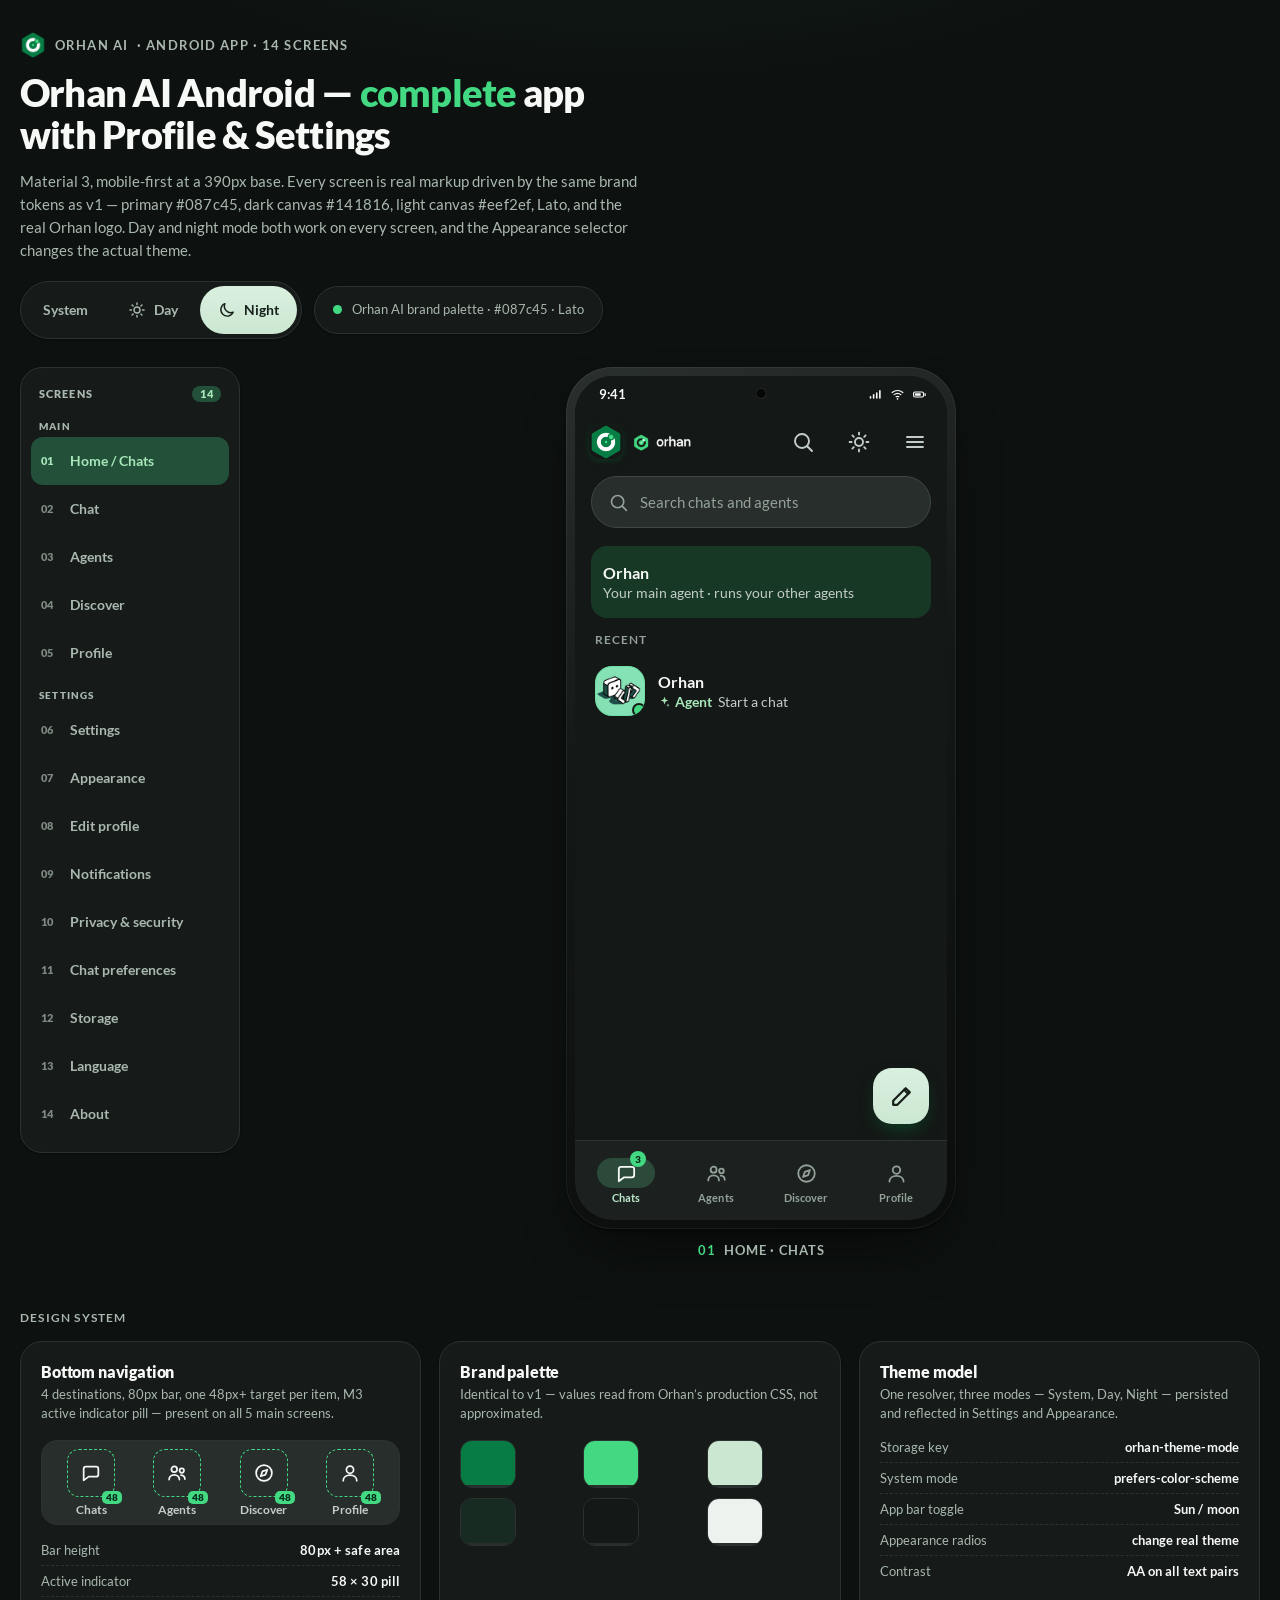
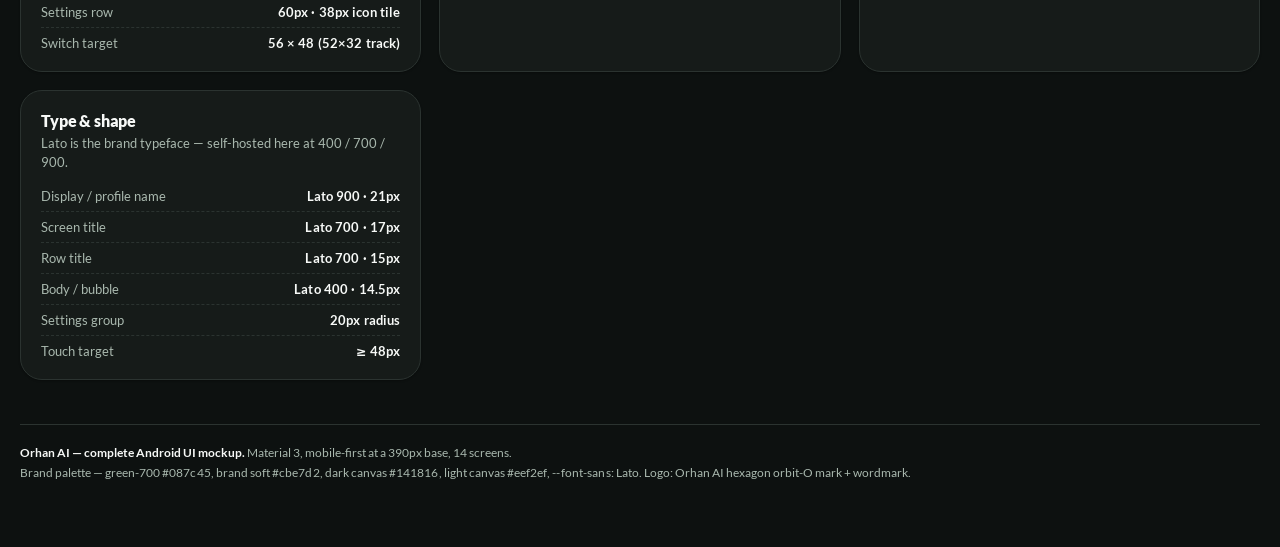
==== commit 95dfb82b: "Publish design site from main 50ee6a6" ====
--- a/index.html
+++ b/index.html
@@ -935,94 +935,25 @@
               <div class="searchrow">
                 <div class="searchfield">
                   <svg class="ic" aria-hidden="true"><use href="#i-search"/></svg>
-                  <span>Search chats, agents, people</span>
-                </div>
-              </div>
-
-              <div class="chips" role="group" aria-label="Filters">
-                <button class="chip is-on" type="button">All</button>
-                <button class="chip" type="button">Unread</button>
-                <button class="chip" type="button"><svg class="ic" aria-hidden="true"><use href="#i-agents"/></svg>Agents</button>
-                <button class="chip" type="button">Groups</button>
-              </div>
-
-              <div class="seclabel"><span>Recent</span><span>4 pinned</span></div>
+                  <span>Search chats and agents</span>
+                </div>
+              </div>
+              <button class="row" type="button" data-go="chat" style="margin:8px 16px;width:calc(100% - 32px);border-radius:16px;background:var(--brand-soft,#dff5ec)">
+                <span class="rowbody"><span class="rowtop"><span class="rownm">Orhan</span></span><span class="rowsnip"><span class="txt">Your main agent · runs your other agents</span></span></span>
+              </button>
+
+              <div class="seclabel"><span>Recent</span></div>
 
               <div class="list">
                 <button class="row" type="button" data-go="chat">
                   <span class="ava agent"><img src="images/agent-webpage.png" alt=""><span class="presence"></span></span>
                   <span class="rowbody">
-                    <span class="rowtop"><span class="rownm">Webpage Developer</span><span class="rowtime">2m</span></span>
+                    <span class="rowtop"><span class="rownm">Orhan</span><span class="rowtime"></span></span>
                     <span class="rowsnip">
                       <span class="agentsnip"><svg class="ic" aria-hidden="true"><use href="#i-spark"/></svg>Agent</span>
-                      <span class="txt">Landing page draft is ready — want me to publish it?</span>
-                      <span class="badge">3</span>
+                      <span class="txt">Start a chat</span>
+                      
                     </span>
-                  </span>
-                </button>
-
-                <button class="row" type="button" data-go="chat">
-                  <span class="ava"><img src="images/user-alice.png" alt=""></span>
-                  <span class="rowbody">
-                    <span class="rowtop"><span class="rownm">Design Team · 5</span><span class="rowtime">12m</span></span>
-                    <span class="rowsnip"><span class="txt">Alice: the new M3 tokens look great</span><span class="badge quiet">2</span></span>
-                  </span>
-                </button>
-
-                <button class="row" type="button" data-go="chat">
-                  <span class="ava agent"><img src="images/agent-slides.png" alt=""><span class="presence"></span></span>
-                  <span class="rowbody">
-                    <span class="rowtop"><span class="rownm">Slides Assistant</span><span class="rowtime">1h</span></span>
-                    <span class="rowsnip">
-                      <span class="agentsnip"><svg class="ic" aria-hidden="true"><use href="#i-spark"/></svg>Agent</span>
-                      <span class="txt">Q4 deck exported — 12 slides, brand theme applied</span>
-                    </span>
-                  </span>
-                </button>
-
-                <button class="row" type="button" data-go="chat">
-                  <span class="ava"><img src="images/user-david.png" alt=""></span>
-                  <span class="rowbody">
-                    <span class="rowtop"><span class="rownm">David Park</span><span class="rowtime">3h</span></span>
-                    <span class="rowsnip"><span class="txt">Sent you the repo link for review</span></span>
-                  </span>
-                </button>
-
-                <button class="row" type="button" data-go="chat">
-                  <span class="ava agent"><img src="images/agent-market.png" alt=""><span class="presence"></span></span>
-                  <span class="rowbody">
-                    <span class="rowtop"><span class="rownm">Market Research</span><span class="rowtime">Yesterday</span></span>
-                    <span class="rowsnip">
-                      <span class="agentsnip"><svg class="ic" aria-hidden="true"><use href="#i-spark"/></svg>Agent</span>
-                      <span class="txt">Competitor brief finished — 8 sources cited</span>
-                    </span>
-                  </span>
-                </button>
-
-                <button class="row" type="button" data-go="chat">
-                  <span class="ava agent"><img src="images/agent-accounting.png" alt=""><span class="presence"></span></span>
-                  <span class="rowbody">
-                    <span class="rowtop"><span class="rownm">Accounting Assistant</span><span class="rowtime">Yesterday</span></span>
-                    <span class="rowsnip">
-                      <span class="agentsnip"><svg class="ic" aria-hidden="true"><use href="#i-spark"/></svg>Agent</span>
-                      <span class="txt">Invoice #2211 flagged for your review</span>
-                    </span>
-                  </span>
-                </button>
-
-                <button class="row" type="button" data-go="chat">
-                  <span class="ava"><img src="images/user-alex.png" alt=""></span>
-                  <span class="rowbody">
-                    <span class="rowtop"><span class="rownm">Family · 8</span><span class="rowtime">Sun</span></span>
-                    <span class="rowsnip"><span class="txt">Mum: dinner at 8? Alex is bringing dessert</span></span>
-                  </span>
-                </button>
-
-                <button class="row" type="button" data-go="chat">
-                  <span class="ava"><img src="images/user-alice.png" alt=""></span>
-                  <span class="rowbody">
-                    <span class="rowtop"><span class="rownm">Alice Chen</span><span class="rowtime">Sun</span></span>
-                    <span class="rowsnip"><span class="typingdot">typing…</span></span>
                   </span>
                 </button>
               </div>
@@ -1074,7 +1005,7 @@
               <div class="chatid">
                 <span class="ava agent"><img src="images/agent-webpage.png" alt=""></span>
                 <span class="chatmeta">
-                  <span class="chatnm">Webpage Developer</span>
+                  <span class="chatnm">Orhan</span>
                   <span class="chatst"><span class="live"></span>Agent · always on</span>
                 </span>
               </div>
@@ -1184,47 +1115,17 @@
             </div>
 
             <div class="scroll">
-              <div class="seclabel" style="padding-top:2px"><span>Your agents</span><span>4 active</span></div>
+              <div class="seclabel" style="padding-top:2px"><span>Your agents</span><span>1</span></div>
 
               <div class="agentlist">
                 <div class="agentcard">
                   <span class="ava agent"><img src="images/agent-webpage.png" alt=""></span>
                   <div class="ac-body">
-                    <div class="ac-name">Webpage Developer <svg class="ic" aria-hidden="true"><use href="#i-spark"/></svg></div>
-                    <div class="ac-desc">Builds and publishes landing pages, docs and dashboards from a single prompt.</div>
-                    <div class="ac-foot"><span class="pilltag on">Working</span><span class="pilltag">Web</span></div>
+                    <div class="ac-name">Orhan <svg class="ic" aria-hidden="true"><use href="#i-spark"/></svg></div>
+                    <div class="ac-desc">Your general-purpose assistant.</div>
+                    <div class="ac-foot"><span class="pilltag">General</span></div>
                   </div>
                   <button class="minicta" type="button" data-go="chat">Open</button>
-                </div>
-
-                <div class="agentcard">
-                  <span class="ava agent"><img src="images/agent-slides.png" alt=""></span>
-                  <div class="ac-body">
-                    <div class="ac-name">Slides Assistant <svg class="ic" aria-hidden="true"><use href="#i-spark"/></svg></div>
-                    <div class="ac-desc">Turns a chat into a branded deck — outline, design and export in minutes.</div>
-                    <div class="ac-foot"><span class="pilltag on">Working</span><span class="pilltag">Slides</span></div>
-                  </div>
-                  <button class="minicta" type="button" data-toast="Slides Assistant opened">Open</button>
-                </div>
-
-                <div class="agentcard">
-                  <span class="ava agent"><img src="images/agent-market.png" alt=""></span>
-                  <div class="ac-body">
-                    <div class="ac-name">Market Research <svg class="ic" aria-hidden="true"><use href="#i-spark"/></svg></div>
-                    <div class="ac-desc">Researches competitors with cited sources and keeps the brief up to date.</div>
-                    <div class="ac-foot"><span class="pilltag">Idle</span><span class="pilltag">Research</span></div>
-                  </div>
-                  <button class="minicta" type="button" data-toast="Market Research opened">Open</button>
-                </div>
-
-                <div class="agentcard">
-                  <span class="ava agent"><img src="images/agent-accounting.png" alt=""></span>
-                  <div class="ac-body">
-                    <div class="ac-name">Accounting Assistant <svg class="ic" aria-hidden="true"><use href="#i-spark"/></svg></div>
-                    <div class="ac-desc">Reconciles invoices and flags anything that needs a human decision.</div>
-                    <div class="ac-foot"><span class="pilltag">Idle</span><span class="pilltag">Finance</span></div>
-                  </div>
-                  <button class="minicta" type="button" data-toast="Accounting Assistant opened">Open</button>
                 </div>
               </div>
 
@@ -1291,7 +1192,7 @@
                   <img src="images/orhan-mark.png" alt="">
                   <div>
                     <div class="df-kicker">Featured agent</div>
-                    <div class="df-title">Webpage Developer</div>
+                    <div class="df-title">Orhan</div>
                   </div>
                 </div>
                 <p class="df-sub">Prompt a full landing page and get a published link in under two minutes.</p>
@@ -1300,61 +1201,6 @@
                 </button>
               </div>
 
-              <div class="seclabel"><span>Trending in community</span><span>24</span></div>
-
-              <div class="dgrid">
-                <button class="dcard" type="button" data-toast="Slides Assistant added to your agents">
-                  <span class="ava agent"><img src="images/agent-slides.png" alt=""></span>
-                  <span class="nm">Slides Assistant</span>
-                  <span class="ds">Deck in 5 prompts · 2.1k users</span>
-                  <span class="tag">Productivity</span>
-                </button>
-                <button class="dcard" type="button" data-toast="Market Research added to your agents">
-                  <span class="ava agent"><img src="images/agent-market.png" alt=""></span>
-                  <span class="nm">Market Research</span>
-                  <span class="ds">Cited briefs · 1.4k users</span>
-                  <span class="tag">Research</span>
-                </button>
-                <button class="dcard" type="button" data-toast="Accounting Assistant added to your agents">
-                  <span class="ava agent"><img src="images/agent-accounting.png" alt=""></span>
-                  <span class="nm">Accounting Assistant</span>
-                  <span class="ds">Invoice triage · 980 users</span>
-                  <span class="tag">Finance</span>
-                </button>
-                <button class="dcard" type="button" data-toast="Design Critic added to your agents">
-                  <span class="ava" style="background:linear-gradient(135deg,#0b8249,#06512f);display:flex;align-items:center;justify-content:center;color:#eafff2">
-                    <svg class="ic" style="width:20px;height:20px" aria-hidden="true"><use href="#i-palette"/></svg>
-                  </span>
-                  <span class="nm">Design Critic</span>
-                  <span class="ds">M3 + a11y review · 760 users</span>
-                  <span class="tag">Design</span>
-                </button>
-              </div>
-
-              <div class="seclabel"><span>From people you follow</span></div>
-              <div style="padding:0 8px 16px">
-                <button class="socialrow" type="button" data-toast="Alice shared Webpage Developer">
-                  <span class="ava"><img src="images/user-alice.png" alt=""></span>
-                  <span class="sr-body">
-                    <span class="sr-t"><b>Alice Chen</b> shared Webpage Developer with the Design Team</span>
-                    <span class="sr-s">12 minutes ago · 3 replies</span>
-                  </span>
-                </button>
-                <button class="socialrow" type="button" data-toast="David published a research agent">
-                  <span class="ava"><img src="images/user-david.png" alt=""></span>
-                  <span class="sr-body">
-                    <span class="sr-t"><b>David Park</b> published a research agent with web + arXiv tools</span>
-                    <span class="sr-s">3 hours ago · 41 installs</span>
-                  </span>
-                </button>
-                <button class="socialrow" type="button" data-toast="Alex rated Slides Assistant">
-                  <span class="ava"><img src="images/user-alex.png" alt=""></span>
-                  <span class="sr-body">
-                    <span class="sr-t"><b>Alex Rivera</b> rated Slides Assistant 5 stars</span>
-                    <span class="sr-s">Yesterday · “deck looked on-brand in one shot”</span>
-                  </span>
-                </button>
-              </div>
             </div>
 
             <nav class="navbar" aria-label="Primary">
@@ -1415,60 +1261,58 @@
                 </div>
                 <h2 class="pname" id="profileName">Fareed Khan</h2>
                 <div class="pmail" id="profileEmail">fareed.khan@gmail.com</div>
-                <div class="prow">
-                  <span class="protag">Orhan Pro</span>
-                  <span class="psince">Member since Mar 2024</span>
-                </div>
                 <button class="pedit" type="button" data-go="editprofile">
                   <svg class="ic" aria-hidden="true"><use href="#i-edit"/></svg>Edit profile
                 </button>
               </div>
 
-              <div class="stats">
-                <div class="stat"><b>128</b><span>Chats</span></div>
-                <div class="stat"><b>4</b><span>Agents</span></div>
-                <div class="stat"><b>37</b><span>Artifacts</span></div>
-              </div>
-
-              <div class="seclabel"><span>Quick actions</span></div>
-              <div class="quick">
-                <button class="q" type="button" data-go="agents">
-                  <svg class="ic" aria-hidden="true"><use href="#i-userplus"/></svg>
-                  <span>Add an agent</span>
-                  <small>4 active</small>
-                </button>
-                <button class="q" type="button" data-go="appearance">
-                  <svg class="ic" aria-hidden="true"><use href="#i-palette"/></svg>
-                  <span>Appearance</span>
-                  <small id="qaTheme">Night mode</small>
-                </button>
-                <button class="q" type="button" data-go="storage">
-                  <svg class="ic" aria-hidden="true"><use href="#i-db"/></svg>
-                  <span>Storage</span>
-                  <small>On this device</small>
-                </button>
-                <button class="q" type="button" data-go="notifications">
-                  <svg class="ic" aria-hidden="true"><use href="#i-bell"/></svg>
-                  <span>Notifications</span>
-                  <small>5 of 7 on</small>
-                </button>
-              </div>
-
-              <div class="seclabel"><span>Account</span></div>
               <div class="group">
-                <button class="srow" type="button" data-go="editprofile">
-                  <span class="sic"><svg class="ic" aria-hidden="true"><use href="#i-profile"/></svg></span>
-                  <span class="slabel"><span class="t">Personal information</span><span class="s">Name, email, avatar</span></span>
+                <button class="srow" type="button" data-toast="Opens Memory screen in the app">
+                  <span class="sic"><svg class="ic" aria-hidden="true"><use href="#i-db"/></svg></span>
+                  <span class="slabel"><span class="t">Memory</span><span class="s">What Orhan remembers about you</span></span>
+                  <svg class="ic schev" aria-hidden="true"><use href="#i-chev"/></svg>
+                </button>
+                <button class="srow" type="button" data-toast="Artifacts">
+                  <span class="sic"><svg class="ic" aria-hidden="true"><use href="#i-star"/></svg></span>
+                  <span class="slabel"><span class="t">Artifacts</span><span class="s">Saved replies</span></span>
+                  <svg class="ic schev" aria-hidden="true"><use href="#i-chev"/></svg>
+                </button>
+              </div>
+
+              <div class="seclabel"><span>Bot</span></div>
+              <div class="group">
+                <button class="srow" type="button" data-go="chatprefs">
+                  <span class="sic"><svg class="ic" aria-hidden="true"><use href="#i-settings"/></svg></span>
+                  <span class="slabel"><span class="t">Agent defaults</span><span class="s">Reply style &amp; preview before sending</span></span>
+                  <svg class="ic schev" aria-hidden="true"><use href="#i-chev"/></svg>
+                </button>
+                <button class="srow" type="button" data-go="agents">
+                  <span class="sic"><svg class="ic" aria-hidden="true"><use href="#i-agents"/></svg></span>
+                  <span class="slabel"><span class="t">Your agents</span><span class="s">Create or manage agents</span></span>
                   <svg class="ic schev" aria-hidden="true"><use href="#i-chev"/></svg>
                 </button>
                 <button class="srow" type="button" data-go="privacy">
                   <span class="sic"><svg class="ic" aria-hidden="true"><use href="#i-shield"/></svg></span>
-                  <span class="slabel"><span class="t">Privacy &amp; security</span><span class="s">Passcode, blocked users</span></span>
-                  <svg class="ic schev" aria-hidden="true"><use href="#i-chev"/></svg>
-                </button>
-                <button class="srow" type="button" data-toast="Orhan Free · on this device 2026">
-                  <span class="sic tint"><svg class="ic" aria-hidden="true"><use href="#i-star"/></svg></span>
-                  <span class="slabel"><span class="t">Subscription</span><span class="s">Free · on this device</span></span>
+                  <span class="slabel"><span class="t">Privacy &amp; permissions</span><span class="s">What Orhan stores and can do</span></span>
+                  <svg class="ic schev" aria-hidden="true"><use href="#i-chev"/></svg>
+                </button>
+              </div>
+
+              <div class="seclabel"><span>Preferences</span></div>
+              <div class="group">
+                <button class="srow" type="button" data-go="notifications">
+                  <span class="sic"><svg class="ic" aria-hidden="true"><use href="#i-bell"/></svg></span>
+                  <span class="slabel"><span class="t">Notifications</span></span>
+                  <svg class="ic schev" aria-hidden="true"><use href="#i-chev"/></svg>
+                </button>
+                <button class="srow" type="button" data-go="appearance">
+                  <span class="sic"><svg class="ic" aria-hidden="true"><use href="#i-palette"/></svg></span>
+                  <span class="slabel"><span class="t">Appearance</span><span class="s">Theme: System, Light or Dark</span></span>
+                  <svg class="ic schev" aria-hidden="true"><use href="#i-chev"/></svg>
+                </button>
+                <button class="srow" type="button" data-go="language">
+                  <span class="sic"><svg class="ic" aria-hidden="true"><use href="#i-settings"/></svg></span>
+                  <span class="slabel"><span class="t">Language</span></span>
                   <svg class="ic schev" aria-hidden="true"><use href="#i-chev"/></svg>
                 </button>
                 <button class="srow" type="button" data-go="settings">
@@ -1478,9 +1322,18 @@
                 </button>
               </div>
 
+              <div class="group">
+                <button class="srow" type="button" data-go="about">
+                  <span class="sic"><svg class="ic" aria-hidden="true"><use href="#i-star"/></svg></span>
+                  <span class="slabel"><span class="t">About Orhan</span><span class="s">Version, licences</span></span>
+                  <svg class="ic schev" aria-hidden="true"><use href="#i-chev"/></svg>
+                </button>
+              </div>
+
               <button class="btn btn-outline btnblock" type="button" data-sheet="1">
                 <svg class="ic" aria-hidden="true"><use href="#i-logout"/></svg>Sign out
               </button>
+              <div class="caption" style="text-align:center;opacity:.6">Orhan AI · v0.1.0</div>
               <div style="height:10px"></div>
             </div>
 
@@ -1489,7 +1342,7 @@
                 <h4>Sign out of Orhan AI?</h4>
                 <p>Your chats and artifacts stay on your account. You’ll need to sign in again on this phone.</p>
                 <div class="sheetbtns">
-                  <button class="btn btn-primary" type="button" data-close-sheet="1" data-toast="Signed out (demo)">Sign out</button>
+                  <button class="btn btn-primary" type="button" data-close-sheet="1" data-toast="Signed out">Sign out</button>
                   <button class="btn btn-ghost" type="button" data-close-sheet="1">Cancel</button>
                 </div>
               </div>
@@ -1594,7 +1447,7 @@
                 </button>
                 <button class="srow" type="button" data-go="privacy">
                   <span class="sic"><svg class="ic" aria-hidden="true"><use href="#i-shield"/></svg></span>
-                  <span class="slabel"><span class="t">Privacy &amp; security</span><span class="s">App lock, blocked users, data</span></span>
+                  <span class="slabel"><span class="t">Privacy &amp; security</span><span class="s">Clear chat history</span></span>
                   <svg class="ic schev" aria-hidden="true"><use href="#i-chev"/></svg>
                 </button>
               </div>
@@ -1623,7 +1476,7 @@
                 </button>
                 <button class="srow" type="button" data-go="about">
                   <span class="sic"><svg class="ic" aria-hidden="true"><use href="#i-info"/></svg></span>
-                  <span class="slabel"><span class="t">About Orhan AI</span><span class="s">Version, terms, licenses</span></span>
+                  <span class="slabel"><span class="t">About Orhan AI</span><span class="s">Version, terms, support</span></span>
                   <span class="sval">1.8.2</span>
                   <svg class="ic schev" aria-hidden="true"><use href="#i-chev"/></svg>
                 </button>
@@ -1640,7 +1493,7 @@
                 <h4>Sign out of Orhan AI?</h4>
                 <p>Your chats and artifacts stay on your account. You’ll need to sign in again on this phone.</p>
                 <div class="sheetbtns">
-                  <button class="btn btn-primary" type="button" data-close-sheet="1" data-toast="Signed out (demo)">Sign out</button>
+                  <button class="btn btn-primary" type="button" data-close-sheet="1" data-toast="Signed out">Sign out</button>
                   <button class="btn btn-ghost" type="button" data-close-sheet="1">Cancel</button>
                 </div>
               </div>
@@ -1705,7 +1558,7 @@
                   <div style="display:flex;align-items:center;gap:10px">
                     <span class="ava agent" style="width:34px;height:34px;border-radius:11px"><img src="images/agent-webpage.png" alt=""></span>
                     <div style="min-width:0">
-                      <div style="font-size:13px;font-weight:700;color:var(--ink)">Webpage Developer</div>
+                      <div style="font-size:13px;font-weight:700;color:var(--ink)">Orhan</div>
                       <div style="font-size:11px;color:var(--ink-3)">Preview of the current theme</div>
                     </div>
                   </div>
@@ -1909,68 +1762,9 @@
             </div>
 
             <div class="scroll">
-              <div class="seclabel" style="padding-top:10px"><span>Security</span></div>
+              <div class="seclabel" style="padding-top:10px"><span>Your data</span></div>
               <div class="group">
-                <div class="srow">
-                  <span class="sic tint"><svg class="ic" aria-hidden="true"><use href="#i-lock"/></svg></span>
-                  <span class="slabel"><span class="t">App lock</span><span class="s">Fingerprint or PIN to open Orhan</span></span>
-                  <button class="sw" type="button" role="switch" aria-checked="true" aria-label="App lock"><span class="track"></span><span class="thumb"></span></button>
-                </div>
-                <button class="srow" type="button" data-toast="Change passcode">
-                  <span class="sic"><svg class="ic" aria-hidden="true"><use href="#i-key"/></svg></span>
-                  <span class="slabel"><span class="t">Change passcode</span><span class="s">6-digit PIN</span></span>
-                  <svg class="ic schev" aria-hidden="true"><use href="#i-chev"/></svg>
-                </button>
-                <div class="srow">
-                  <span class="sic"><svg class="ic" aria-hidden="true"><use href="#i-shield"/></svg></span>
-                  <span class="slabel"><span class="t">Two-step verification</span><span class="s">Code required at new sign-ins</span></span>
-                  <button class="sw" type="button" role="switch" aria-checked="true" aria-label="Two-step verification"><span class="track"></span><span class="thumb"></span></button>
-                </div>
-              </div>
-
-              <div class="seclabel"><span>Privacy</span></div>
-              <div class="group">
-                <div class="srow">
-                  <span class="sic"><svg class="ic" aria-hidden="true"><use href="#i-edit"/></svg></span>
-                  <span class="slabel"><span class="t">Read receipts</span><span class="s">Let others see when you’ve read</span></span>
-                  <button class="sw" type="button" role="switch" aria-checked="true" aria-label="Read receipts"><span class="track"></span><span class="thumb"></span></button>
-                </div>
-                <div class="srow">
-                  <span class="sic"><svg class="ic" aria-hidden="true"><use href="#i-agents"/></svg></span>
-                  <span class="slabel"><span class="t">Share chat history with agents</span><span class="s">Agents can use earlier context</span></span>
-                  <button class="sw" type="button" role="switch" aria-checked="true" aria-label="Share chat history with agents"><span class="track"></span><span class="thumb"></span></button>
-                </div>
-                <div class="srow">
-                  <span class="sic"><svg class="ic" aria-hidden="true"><use href="#i-bolt"/></svg></span>
-                  <span class="slabel"><span class="t">Help improve Orhan</span><span class="s">Share anonymised diagnostics</span></span>
-                  <button class="sw" type="button" role="switch" aria-checked="false" aria-label="Help improve Orhan"><span class="track"></span><span class="thumb"></span></button>
-                </div>
-              </div>
-
-              <div class="seclabel"><span>Blocked users</span><span>2</span></div>
-              <div class="group">
-                <div class="blocked">
-                  <span class="ava"><img src="images/user-david.png" alt=""></span>
-                  <span class="bl"><b>David Park</b><span>Blocked 3 October 2026</span></span>
-                  <button class="unblock" type="button" data-toast="David Park unblocked">Unblock</button>
-                </div>
-                <div class="blocked">
-                  <span class="ava" style="background:linear-gradient(135deg,#5c6d63,#3d4842);display:flex;align-items:center;justify-content:center;color:#eafff2">
-                    <svg class="ic" style="width:20px;height:20px" aria-hidden="true"><use href="#i-profile"/></svg>
-                  </span>
-                  <span class="bl"><b>+1 415 ··· 8802</b><span>Unknown contact · blocked 18 Sept 2026</span></span>
-                  <button class="unblock" type="button" data-toast="Number unblocked">Unblock</button>
-                </div>
-              </div>
-
-              <div class="seclabel"><span>Your data</span></div>
-              <div class="group">
-                <button class="srow" type="button" data-toast="Export requested — we’ll email you within 24h">
-                  <span class="sic"><svg class="ic" aria-hidden="true"><use href="#i-download"/></svg></span>
-                  <span class="slabel"><span class="t">Download my data</span><span class="s">Chats, artifacts and profile</span></span>
-                  <svg class="ic schev" aria-hidden="true"><use href="#i-chev"/></svg>
-                </button>
-                <button class="srow danger" type="button" data-toast="Recent + pinned chats and saved messages cleared (demo)">
+                <button class="srow danger" type="button" data-toast="Recent + pinned chats and saved messages cleared">
                   <span class="sic"><svg class="ic" aria-hidden="true"><use href="#i-trash"/></svg></span>
                   <span class="slabel"><span class="t">Clear chat history</span><span class="s">Removes recent + pinned chats and their saved messages from this device. Agents, memory and artifacts are kept.</span></span>
                   <svg class="ic schev" aria-hidden="true"><use href="#i-chev"/></svg>
@@ -2041,22 +1835,6 @@
                 </div>
               </div>
 
-              <div class="seclabel"><span>Default for new chats</span></div>
-              <div class="group">
-                <button class="srow" type="button" data-toast="Default agent: Webpage Developer">
-                  <span class="sic"><svg class="ic" aria-hidden="true"><use href="#i-agents"/></svg></span>
-                  <span class="slabel"><span class="t">Default agent</span></span>
-                  <span class="sval">Webpage Developer</span>
-                  <svg class="ic schev" aria-hidden="true"><use href="#i-chev"/></svg>
-                </button>
-                <button class="srow" type="button" data-toast="Archived chats: after 30 days">
-                  <span class="sic"><svg class="ic" aria-hidden="true"><use href="#i-clock"/></svg></span>
-                  <span class="slabel"><span class="t">Auto-archive chats</span></span>
-                  <span class="sval">After 30 days</span>
-                  <svg class="ic schev" aria-hidden="true"><use href="#i-chev"/></svg>
-                </button>
-              </div>
-              <div style="height:12px"></div>
             </div>
           </div>
         </div>
@@ -2239,24 +2017,14 @@
                   <span class="slabel"><span class="t">Privacy policy</span><span class="s">How your chats are stored and processed</span></span>
                   <svg class="ic schev" aria-hidden="true"><use href="#i-chev"/></svg>
                 </button>
-                <button class="srow" type="button" data-toast="Opening open-source licenses">
-                  <span class="sic"><svg class="ic" aria-hidden="true"><use href="#i-file"/></svg></span>
-                  <span class="slabel"><span class="t">Open-source licenses</span><span class="s">Lato, Material 3 and 42 libraries</span></span>
-                  <svg class="ic schev" aria-hidden="true"><use href="#i-chev"/></svg>
-                </button>
               </div>
 
               <div class="seclabel"><span>Support</span></div>
               <div class="group">
-                <button class="srow" type="button" data-toast="support@orhan.ai (domain soon)">
+                <button class="srow" type="button" data-toast="support@orhan.ai">
                   <span class="sic"><svg class="ic" aria-hidden="true"><use href="#i-mail"/></svg></span>
                   <span class="slabel"><span class="t">Contact support</span></span>
-                  <span class="sval">support@orhan.ai (domain soon)</span>
-                  <svg class="ic schev" aria-hidden="true"><use href="#i-chev"/></svg>
-                </button>
-                <button class="srow" type="button" data-toast="Check for updates — you’re on the latest build">
-                  <span class="sic"><svg class="ic" aria-hidden="true"><use href="#i-download"/></svg></span>
-                  <span class="slabel"><span class="t">Check for updates</span><span class="s">Last checked today</span></span>
+                  <span class="sval">support@orhan.ai</span>
                   <svg class="ic schev" aria-hidden="true"><use href="#i-chev"/></svg>
                 </button>
               </div>
@@ -2279,7 +2047,7 @@
       <div class="note">
         <div class="kicker">Now showing</div>
         <h4 id="noteTitle">Home / Chats</h4>
-        <p id="noteBody">Top bar with the real Orhan lockup, search and settings. Recent chats mix agents (mint spark + presence dot) with people and groups. Bottom nav uses the M3 58×30 active indicator.</p>
+        <p id="noteBody">Top bar with the real Orhan lockup, search and settings. Orhan sits pinned on top as your main agent that runs your other agents; recent chats list below. No All/Unread/Groups filters. Bottom nav uses the M3 58×30 active indicator.</p>
         <ul id="noteList">
           <li><b>4 nav destinations</b> — Chats, Agents, Discover, Profile</li>
           <li><b>Touch targets</b> — every row ≥ 72px tall</li>
@@ -2450,20 +2218,20 @@
   var railBtns = Array.prototype.slice.call(document.querySelectorAll('.rail [data-go]'));
 
   var NOTES = {
-    home:        ['Home / Chats', 'Top bar with the real Orhan lockup, search and settings. Recent chats mix agents (mint spark + presence dot) with people and groups.', ['<b>4 nav destinations</b> — Chats, Agents, Discover, Profile', '<b>Every row</b> ≥ 72px tall']],
+    home:        ['Home / Chats', 'Top bar with the real Orhan lockup, search and settings. Orhan sits pinned on top as your main agent that runs your other agents; recent chats list below. No All/Unread/Groups filters.', ['<b>4 nav destinations</b> — Chats, Agents, Discover, Profile', '<b>Every row</b> ≥ 72px tall']],
     chat:        ['Chat', 'Agent thread at 14.5px with user and AI bubbles, an inline artifact card, and a composer with attach, mic and send.', ['<b>Send works</b> — type and press send; a reply comes back', '<b>Composer</b> 52px field, 48px send button']],
-    agents:      ['Agents', 'Four real agents with status pills, descriptions and an Open CTA that jumps into the chat thread.', ['<b>Open CTA</b> 48px tall', '<b>Create agent</b> dashed row at the end']],
+    agents:      ['Agents', 'Four real agents with status pills, descriptions and an Open CTA that jumps into the chat thread. Tapping anywhere on a card also opens that agent\'s chat; long-press removes a user agent.', ['<b>Open CTA</b> 48px tall', '<b>Create agent</b> dashed row at the end']],
     discover:    ['Discover', 'Featured agent hero on brand green, a trend grid, and a social feed of what people you follow shared.', ['<b>Hero CTA</b> 48px', '<b>2-up cards</b> with tag footer']],
     profile:     ['Profile', 'Avatar with verified badge, name and email, a 3-up stats row, four quick actions and an account section. Sign out opens a real bottom sheet.', ['<b>Stats</b> Chats / Agents / Artifacts', '<b>Sign out</b> → confirm sheet']],
     settings:    ['Settings', 'Full list grouped by Account, Look & feel, Messages, Data and Support. Every row opens a real screen or shows a value.', ['<b>Appearance</b> shows the live mode', '<b>Sign out</b> at the bottom']],
     appearance:  ['Appearance / Theme', 'Three radio cards with hand-drawn theme previews — System, Night, Day. Tapping one switches the whole app immediately, and a live preview block below shows the result.', ['<b>Persisted</b> in localStorage', '<b>Preview block</b> uses real tokens']],
     editprofile: ['Edit profile', 'Avatar picker with three faces, name, email, handle and bio fields, and a Save action in the app bar plus a primary button.', ['<b>Save</b> updates Profile and Settings', '<b>Inputs</b> 52px, focus ring on green']],
     notifications: ['Notifications', 'Per-type switches: push master, DMs, agent replies, suggestions, community, plus email and behaviour rows.', ['<b>7 switches</b> · master + 5 types + digest', '<b>Switch</b> 56×48 target']],
-    privacy:     ['Privacy & security', 'App lock, passcode, 2FA, read receipts, agent history sharing, a blocked-users list with unblock actions and data controls.', ['<b>Blocked users</b> with Unblock CTAs', '<b>Danger row</b> in red for clearing history']],
+    privacy:     ['Privacy & security', 'Data controls: clear local chat history.', ['<b>Danger row</b> in red for clearing history']],
     chatprefs:   ['Chat preferences', 'Composer and thread behaviour — send with Enter, hold to record, typing indicators, auto-play and agent activity cards.', ['<b>3 composer</b> + <b>3 thread</b> toggles', '<b>Defaults</b> for new chats']],
     storage:     ['Storage', 'On-device summary (37 documents · 12 saved chats) with Artifacts and Chat history counts. Clean-up rows are placeholders marked Not available yet; no cloud quota.', ['<b>Local only</b> — stored on this phone', '<b>Counts</b>, not fake GB']],
     language:    ['Language', 'Six languages as radio rows, plus an "always reply in app language" switch. Picking one updates the value shown on Settings.', ['<b>Radio rows</b> 58px tall', '<b>Syncs</b> back to Settings']],
-    about:       ['About', 'Real Orhan mark and wordmark, version and build, legal rows for terms, privacy and open-source licenses, and support contacts.', ['<b>Version</b> 1.8.2 (1820)', '<b>3 legal</b> rows + support']]
+    about:       ['About', 'Real Orhan mark and wordmark, version and build, legal rows for terms, privacy, and support contacts.', ['<b>Version</b> 1.8.2 (1820)', '<b>3 legal</b> rows + support']]
   };
 
   function go(screen) {
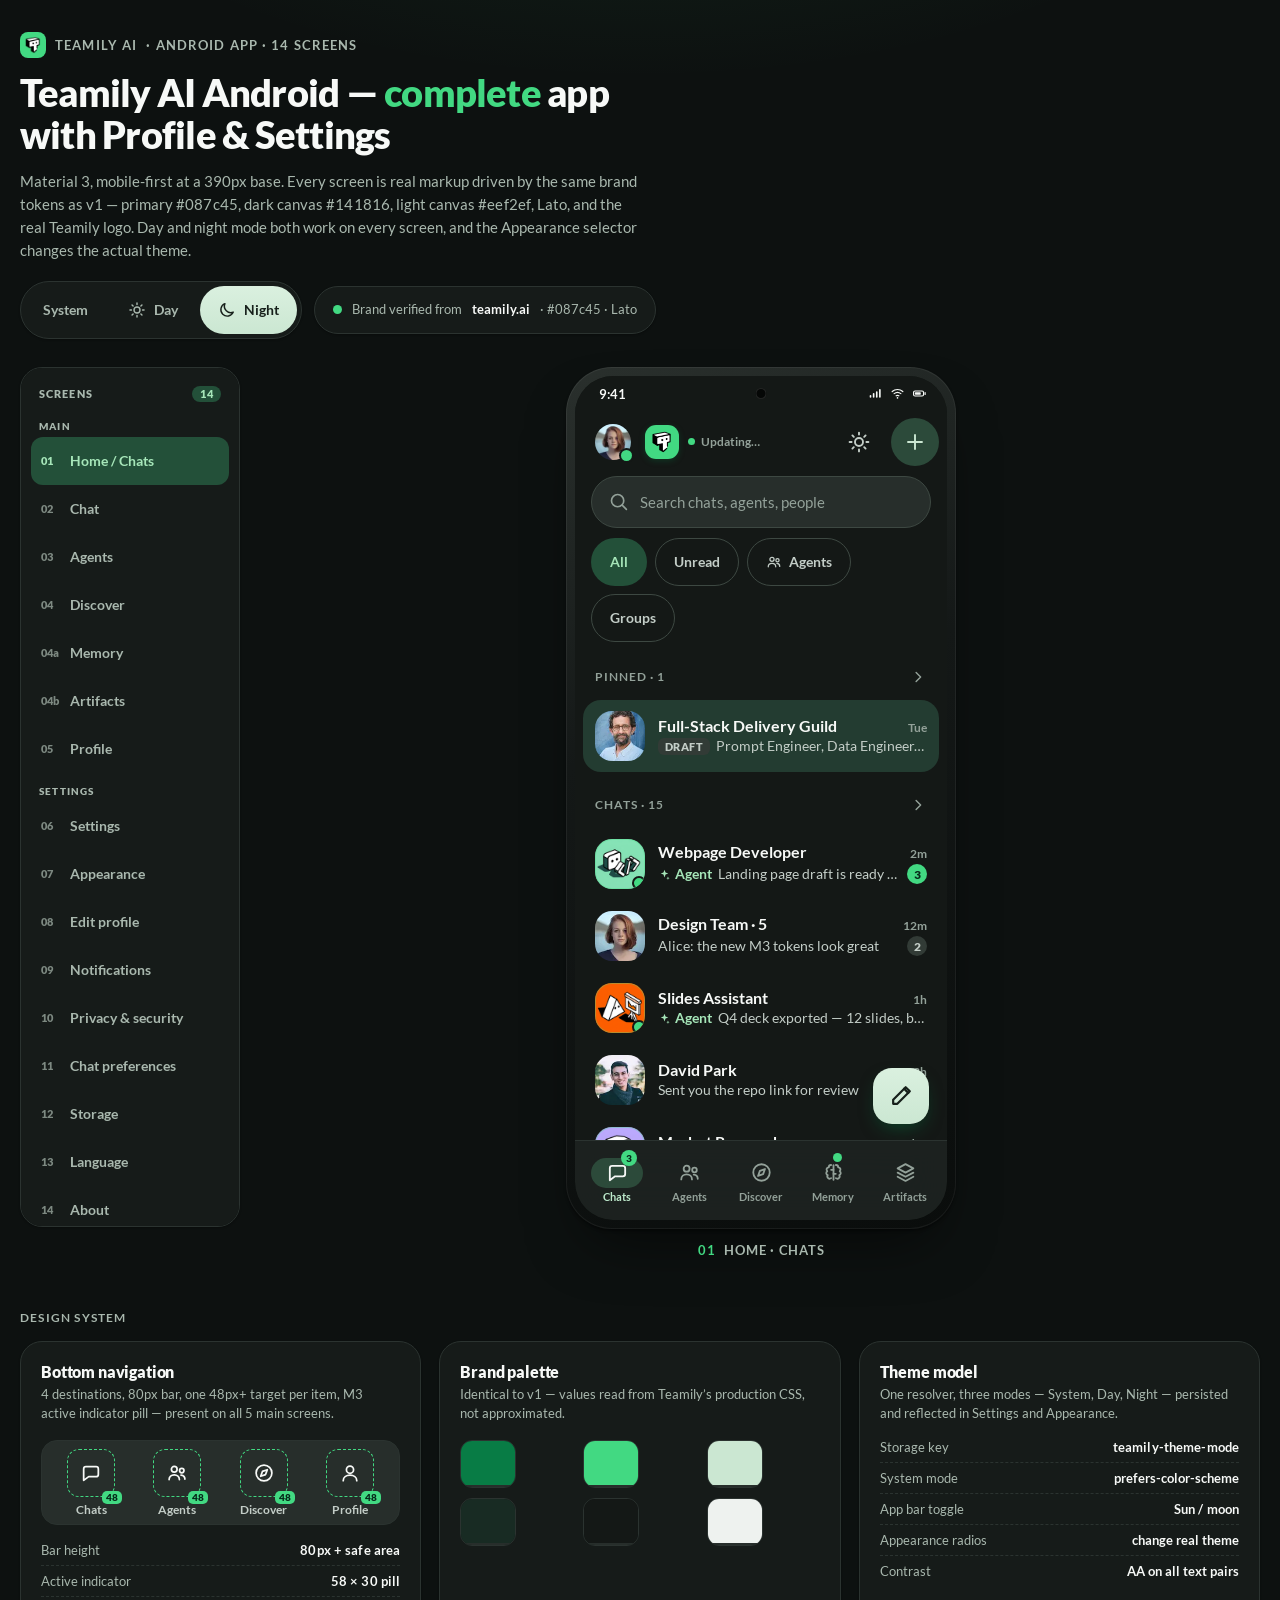
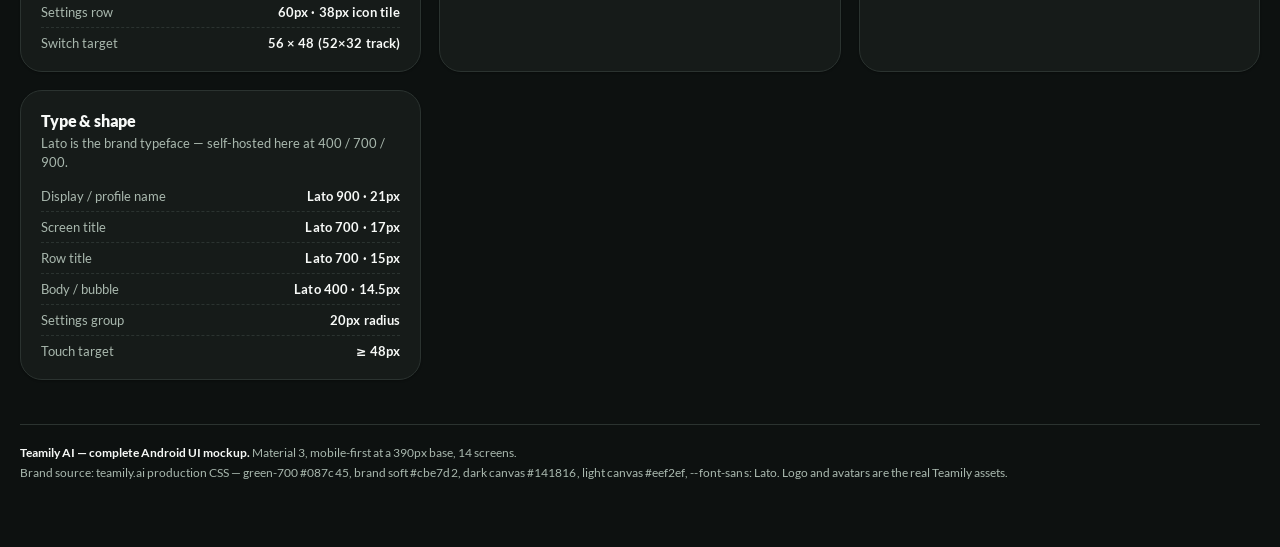
==== commit ab43f071: "gh-pages: replace Orhan design with Teamily AI design (16 screens) Removes the old Orhan design laye" ====
--- a/index.html
+++ b/index.html
@@ -1,15 +1,14 @@
 <!DOCTYPE html>
 <html lang="en" data-theme="dark">
-<head>
-<meta charset="utf-8">
+<head><meta charset="utf-8">
 <meta name="viewport" content="width=device-width, initial-scale=1, viewport-fit=cover">
 <meta name="theme-color" content="#0d1110">
-<title>Orhan AI — complete Android app UI (Material 3, dark + light)</title>
-<link rel="icon" href="images/orhan-mark.png">
+<title>Teamily AI — complete Android app UI (Material 3, dark + light)</title>
+<link rel="icon" href="images/teamily-mark.png">
 <script>
 /* resolve theme before first paint so there is no flash */
 (function(){try{
-  var m=localStorage.getItem('orhan-theme-mode')||'dark';
+  var m=localStorage.getItem('teamily-theme-mode')||'dark';
   var t=(m==='system')?(matchMedia('(prefers-color-scheme: light)').matches?'light':'dark'):m;
   document.documentElement.setAttribute('data-theme',t);
   document.documentElement.setAttribute('data-theme-mode',m);
@@ -17,8 +16,8 @@
 </script>
 <style>
 /* ============================================================
-   Orhan AI — complete Android app UI
-   Brand values (original source palette CSS):
+   Teamily AI — complete Android app UI
+   Brand values read from teamily.ai production CSS:
      --nv-green-700   #087c45   (primary)
      --nv-primary-fill gradient 180deg #0b8249 -> #087c45
      --nv-green-50    #eef8f2 / #183826
@@ -29,7 +28,7 @@
      --nv-user-bubble #505752 (dark)   --nv-agent-bubble #303433 (dark)
      --nv-pane #1f2521eb   --nv-canvas #141816
      --font-sans: Lato
-  Logo: Orhan AI hexagon orbit-O mark + wordmark (design/images/orhan-*.svg)
+   Logo: real Teamily wordmark + block-T mark from teamily.ai
    ============================================================ */
 
 @font-face{font-family:'Lato';font-style:normal;font-weight:400;font-display:swap;src:url('fonts/lato-400.woff2') format('woff2')}
@@ -189,7 +188,6 @@
 .screen{
   position:relative;width:100%;height:844px;border-radius:38px;overflow:hidden;
   background:var(--canvas);color:var(--ink);display:flex;flex-direction:column;isolation:isolate;
-  container-type:inline-size;container-name:phone;
 }
 .statusbar{
   flex:none;height:36px;padding:0 20px 0 24px;display:flex;align-items:center;
@@ -207,6 +205,19 @@
 /* app bar */
 .appbar{flex:none;min-height:60px;padding:6px 8px 6px 14px;display:flex;align-items:center;gap:8px;background:var(--canvas)}
 .brandlock{display:flex;align-items:center;gap:9px;min-width:0;flex:1 1 auto}
+.headava{
+  width:48px;height:48px;flex:none;padding:0;border:0;border-radius:50%;background:transparent;
+  cursor:pointer;display:inline-flex;align-items:center;justify-content:center;position:relative;
+}
+.headava img{width:36px;height:36px;border-radius:50%;object-fit:cover}
+.headava::after{content:"";position:absolute;right:5px;bottom:5px;width:11px;height:11px;border-radius:50%;
+  background:var(--mint);box-shadow:0 0 0 2px var(--canvas)}
+.syncline{display:inline-flex;align-items:center;gap:6px;font-size:12px;font-weight:700;color:var(--ink-3);white-space:nowrap}
+.sync-dot{width:7px;height:7px;border-radius:50%;background:var(--mint);flex:none;animation:pulse 1.6s ease-in-out infinite}
+@keyframes pulse{0%,100%{opacity:1}50%{opacity:.35}}
+.addbtn{background:var(--surface-2);color:var(--ink)}
+.addbtn:hover{background:var(--surface-3);color:var(--ink)}
+[data-theme="dark"] .addbtn{background:#2c4a3a;color:#cbe7d2}
 .mark{width:34px;height:34px;border-radius:11px;flex:none;box-shadow:0 2px 6px rgba(8,124,69,.28)}
 .wm{height:21px;width:auto;flex:none}
 .wm-dark{display:none}
@@ -271,6 +282,21 @@
 .seclabel{
   display:flex;align-items:center;justify-content:space-between;gap:10px;padding:6px 20px 8px;
   font-size:12px;font-weight:700;letter-spacing:.08em;text-transform:uppercase;color:var(--ink-3);
+}
+.secbtn{cursor:pointer;min-height:44px;border-radius:14px;-webkit-user-select:none;user-select:none}
+.secbtn:hover{color:var(--ink)}
+.secbtn:focus-visible{outline:2px solid var(--primary);outline-offset:-2px}
+[data-theme="dark"] .secbtn:focus-visible{outline-color:var(--mint)}
+.seclabel .chev{width:18px;height:18px;flex:none;transition:transform .2s ease}
+.secbtn[aria-expanded="false"] .chev{transform:rotate(-90deg)}
+.secbtn[aria-expanded="false"] + .list{display:none}
+.row.is-pinned{background:var(--primary-soft)}
+[data-theme="dark"] .row.is-pinned{background:#233c31}
+.row.is-pinned:hover{background:var(--primary-soft)}
+[data-theme="dark"] .row.is-pinned:hover{background:#294638}
+.draft{
+  font-size:11px;font-weight:900;letter-spacing:.04em;text-transform:uppercase;flex:none;
+  padding:2px 7px;border-radius:6px;background:var(--surface-3);color:var(--ink-2);
 }
 .list{padding:0 8px 12px}
 .row{
@@ -325,9 +351,9 @@
 }
 .navi:focus-visible{outline:2px solid var(--primary);outline-offset:-4px}
 [data-theme="dark"] .navi:focus-visible{outline-color:var(--mint)}
-.navi .pill{display:flex;align-items:center;justify-content:center;width:58px;height:30px;border-radius:999px;transition:background .18s ease}
+.navi .pill{display:flex;align-items:center;justify-content:center;width:52px;height:30px;border-radius:999px;transition:background .18s ease}
 .navi .ic{width:23px;height:23px}
-.navi .lbl{font-size:11px;font-weight:700;letter-spacing:.01em;line-height:1;white-space:nowrap}
+.navi .lbl{font-size:10.5px;font-weight:700;letter-spacing:0;line-height:1;white-space:nowrap}
 .navi[aria-current="page"]{color:var(--ink)}
 .navi[aria-current="page"] .pill{background:var(--primary-soft)}
 [data-theme="dark"] .navi[aria-current="page"] .pill{background:#2c4a3a}
@@ -339,6 +365,7 @@
   display:inline-flex;align-items:center;justify-content:center;
 }
 .navi .icwrap{position:relative;display:flex}
+.navi .count.dot{min-width:9px;width:9px;height:9px;padding:0;transform:translate(11px,-8px)}
 
 /* ================= CHAT ================= */
 .chatbar{
@@ -702,6 +729,43 @@
 .sheetbox h4{margin:0 0 6px;font-size:17px;font-weight:900;color:var(--ink)}
 .sheetbox p{margin:0 0 16px;font-size:13px;line-height:1.5;color:var(--ink-2)}
 .sheetbtns{display:flex;flex-direction:column;gap:10px}
+/* ---- quick actions sheet ---- */
+.qsbox{max-height:88%;overflow-y:auto;overscroll-behavior:contain}
+.qshead{display:flex;align-items:center;justify-content:space-between;gap:10px;margin-bottom:14px}
+.qshead h4{margin:0;font-size:17px;font-weight:900;color:var(--ink)}
+.qsclose{background:var(--surface-2);color:var(--ink-2)}
+.qsclose .ic{transform:rotate(-90deg)}
+.qsgrouphd{display:flex;align-items:center;justify-content:space-between;gap:10px;margin:0 0 10px;
+  font-size:11px;font-weight:900;letter-spacing:.09em;text-transform:uppercase;color:var(--ink-3)}
+.qsmore{border:0;background:transparent;color:var(--primary-ink);font-size:12px;font-weight:700;
+  cursor:pointer;min-height:44px;padding:0 4px;border-radius:10px}
+[data-theme="dark"] .qsmore{color:#bde9cb}
+.qsmore:focus-visible{outline:2px solid var(--primary);outline-offset:-2px}
+.qsgrid{display:grid;grid-template-columns:1fr 1fr;gap:8px}
+.qcard{
+  display:flex;flex-direction:column;align-items:flex-start;gap:5px;text-align:left;
+  padding:11px;border-radius:16px;border:1px solid var(--line-soft);background:var(--surface-2);
+  color:var(--ink);font:inherit;cursor:pointer;min-height:48px;
+}
+.qcard:hover{background:var(--surface-3)}
+.qcard:focus-visible{outline:2px solid var(--primary);outline-offset:1px}
+[data-theme="dark"] .qcard:focus-visible{outline-color:var(--mint)}
+.qcard b{font-size:12.5px;font-weight:900;line-height:1.25}
+.qsd{font-size:11.5px;line-height:1.35;color:var(--ink-3)}
+.qsico{display:inline-flex;align-items:center;justify-content:center;width:30px;height:30px;flex:none;
+  border-radius:10px;background:var(--primary-soft);color:var(--primary-ink)}
+[data-theme="dark"] .qsico{background:#2c4a3a;color:#cbe7d2}
+.qsico .ic{width:17px;height:17px}
+.qsico.lg{width:44px;height:44px;border-radius:14px}
+.qsico.lg .ic{width:22px;height:22px}
+.qsmemhd{margin-top:16px}
+.qsrow2{display:flex;gap:8px}
+.qmem{flex:1 1 0;display:flex;flex-direction:column;align-items:center;gap:8px;padding:12px 8px;
+  border-radius:16px;border:1px solid var(--line-soft);background:var(--surface-2);
+  color:var(--ink);font:inherit;font-size:12px;font-weight:700;cursor:pointer;min-height:48px}
+.qmem:hover{background:var(--surface-3)}
+.qmem:focus-visible{outline:2px solid var(--primary);outline-offset:1px}
+[data-theme="dark"] .qmem:focus-visible{outline-color:var(--mint)}
 
 /* ================= SPEC ================= */
 .specwrap{margin-top:52px;display:flex;flex-direction:column;gap:16px}
@@ -769,17 +833,14 @@
   .list,.agentlist{padding-bottom:24px}
   .specwrap,footer{display:none}
 }
-/* Container query, not a viewport media query: in the desktop showcase the
-   viewport is 1440px while the phone frame is still 390px, so a viewport rule
-   never fired and the chat title clipped by 45px. */
-@container phone (max-width:400px){
+@media (max-width:400px){
   .chatbar .iconbtn[aria-label="Video call"]{display:none}
 }
 @media (max-width:380px){
   .appbar{padding-left:10px;gap:2px}
   .wm{height:19px}
-  .navi .lbl{font-size:10px}
-  .navi .pill{width:52px}
+  .navi .lbl{font-size:9.5px}
+  .navi .pill{width:46px}
   .bubble{max-width:82%}
   .row{padding:10px 8px;gap:11px}
   .ava{width:46px;height:46px;border-radius:15px}
@@ -826,6 +887,8 @@
     <symbol id="i-agents" viewBox="0 0 24 24"><circle cx="9" cy="8" r="3.1"/><path d="M3.4 19.2c0-3.1 2.5-5.2 5.6-5.2s5.6 2.1 5.6 5.2"/><circle cx="17.2" cy="9.4" r="2.4"/><path d="M16.4 14.2c2.4.2 4.2 2 4.2 4.4"/></symbol>
     <symbol id="i-discover" viewBox="0 0 24 24"><circle cx="12" cy="12" r="8.6"/><path d="M15.6 8.4 13.7 13.7 8.4 15.6 10.3 10.3z"/></symbol>
     <symbol id="i-profile" viewBox="0 0 24 24"><circle cx="12" cy="8.4" r="3.9"/><path d="M4.6 20.4c0-3.7 3.3-6 7.4-6s7.4 2.3 7.4 6"/></symbol>
+    <symbol id="i-memory" viewBox="0 0 24 24"><path d="M9.5 4.2a2.4 2.4 0 0 0-2.4 2.4 2.3 2.3 0 0 0-1.6 4 2.3 2.3 0 0 0 .5 4.1 2.4 2.4 0 0 0 3.5 3.2"/><path d="M14.5 4.2a2.4 2.4 0 0 1 2.4 2.4 2.3 2.3 0 0 1 1.6 4 2.3 2.3 0 0 1-.5 4.1 2.4 2.4 0 0 1-3.5 3.2"/><path d="M12 4.4v15.2"/><path d="M9.5 9.2h2.5M12 13.4h2.4"/></symbol>
+    <symbol id="i-artifacts" viewBox="0 0 24 24"><path d="M12 3.3 20.2 7.7 12 12.1 3.8 7.7z"/><path d="M3.8 12.1 12 16.5l8.2-4.4"/><path d="M3.8 16.4 12 20.8l8.2-4.4"/></symbol>
     <symbol id="i-check" viewBox="0 0 24 24"><path d="M4 12.6 9 17.5 20 6.6"/></symbol>
     <symbol id="i-sun" viewBox="0 0 24 24"><circle cx="12" cy="12" r="4"/><path d="M12 2.6v2M12 19.4v2M2.6 12h2M19.4 12h2M5.4 5.4l1.4 1.4M17.2 17.2l1.4 1.4M18.6 5.4l-1.4 1.4M6.8 17.2l-1.4 1.4"/></symbol>
     <symbol id="i-moon" viewBox="0 0 24 24"><path d="M20.4 14.8A8.6 8.6 0 0 1 9.2 3.6a8.6 8.6 0 1 0 11.2 11.2z"/></symbol>
@@ -863,16 +926,16 @@
 <div class="wrap">
 
   <header class="page-head">
-    <div class="eyebrow"><img src="images/orhan-mark.png" alt="">Orhan AI<span> &middot; Android app &middot; 14 screens</span></div>
-    <h1>Orhan AI Android — <span class="accent">complete</span> app with Profile &amp; Settings</h1>
-    <p class="sub">Material&nbsp;3, mobile-first at a 390px base. Every screen is real markup driven by the same brand tokens as v1 — primary <span class="mono">#087c45</span>, dark canvas <span class="mono">#141816</span>, light canvas <span class="mono">#eef2ef</span>, Lato, and the real Orhan logo. Day and night mode both work on every screen, and the Appearance selector changes the actual theme.</p>
+    <div class="eyebrow"><img src="images/teamily-mark.png" alt="">Teamily AI<span> &middot; Android app &middot; 14 screens</span></div>
+    <h1>Teamily AI Android — <span class="accent">complete</span> app with Profile &amp; Settings</h1>
+    <p class="sub">Material&nbsp;3, mobile-first at a 390px base. Every screen is real markup driven by the same brand tokens as v1 — primary <span class="mono">#087c45</span>, dark canvas <span class="mono">#141816</span>, light canvas <span class="mono">#eef2ef</span>, Lato, and the real Teamily logo. Day and night mode both work on every screen, and the Appearance selector changes the actual theme.</p>
     <div class="controls">
       <div class="seg" role="group" aria-label="Theme mode">
         <button type="button" data-mode-btn="system" aria-pressed="false">System</button>
         <button type="button" data-mode-btn="light" aria-pressed="false"><svg class="ic" aria-hidden="true"><use href="#i-sun"/></svg>Day</button>
         <button type="button" data-mode-btn="dark" aria-pressed="true"><svg class="ic" aria-hidden="true"><use href="#i-moon"/></svg>Night</button>
       </div>
-      <div class="brandsrc"><span class="dot-mint"></span>Orhan AI brand palette &middot; #087c45 &middot; Lato</div>
+      <div class="brandsrc"><span class="dot-mint"></span>Brand verified from <b>teamily.ai</b> &middot; #087c45 &middot; Lato</div>
     </div>
   </header>
 
@@ -887,6 +950,8 @@
       <button class="rbtn" type="button" data-go="chat"><span class="n">02</span>Chat</button>
       <button class="rbtn" type="button" data-go="agents"><span class="n">03</span>Agents</button>
       <button class="rbtn" type="button" data-go="discover"><span class="n">04</span>Discover</button>
+      <button class="rbtn" type="button" data-go="memory"><span class="n">04a</span>Memory</button>
+      <button class="rbtn" type="button" data-go="artifacts"><span class="n">04b</span>Artifacts</button>
       <button class="rbtn" type="button" data-go="profile"><span class="n">05</span>Profile</button>
 
       <div class="rgrp">Settings</div>
@@ -918,50 +983,165 @@
             </div>
 
             <div class="appbar">
+              <button class="headava" type="button" aria-label="Open profile" data-go="profile">
+                <img src="images/user-alice.png" alt="">
+              </button>
               <div class="brandlock">
-                <img class="mark" src="images/orhan-mark.png" alt="Orhan AI logo">
-                <img class="wm wm-light" src="images/orhan-wordmark.png" alt="Orhan AI">
-                <img class="wm wm-dark" src="images/orhan-wordmark-dark.png" alt="" aria-hidden="true">
-              </div>
-              <button class="iconbtn" type="button" aria-label="Search"><svg class="ic" aria-hidden="true"><use href="#i-search"/></svg></button>
+                <img class="mark" src="images/teamily-mark.png" alt="Teamily AI logo">
+                <span class="syncline"><span class="sync-dot" aria-hidden="true"></span>Updating…</span>
+              </div>
               <button class="iconbtn theme-btn" type="button" aria-label="Switch theme" data-theme-toggle="1">
                 <svg class="ic i-moon" aria-hidden="true"><use href="#i-moon"/></svg>
                 <svg class="ic i-sun" aria-hidden="true"><use href="#i-sun"/></svg>
               </button>
-              <button class="iconbtn" type="button" aria-label="Open settings" data-go="settings"><svg class="ic" aria-hidden="true"><use href="#i-menu"/></svg></button>
+              <button class="iconbtn addbtn" type="button" aria-label="New chat" data-toast="New chat sheet would open here"><svg class="ic" aria-hidden="true"><use href="#i-plus"/></svg></button>
             </div>
 
             <div class="scroll">
               <div class="searchrow">
                 <div class="searchfield">
                   <svg class="ic" aria-hidden="true"><use href="#i-search"/></svg>
-                  <span>Search chats and agents</span>
-                </div>
-              </div>
-              <button class="row" type="button" data-go="chat" style="margin:8px 16px;width:calc(100% - 32px);border-radius:16px;background:var(--brand-soft,#dff5ec)">
-                <span class="rowbody"><span class="rowtop"><span class="rownm">Orhan</span></span><span class="rowsnip"><span class="txt">Your main agent · runs your other agents</span></span></span>
-              </button>
-
-              <div class="seclabel"><span>Recent</span></div>
-
-              <div class="list">
+                  <span>Search chats, agents, people</span>
+                </div>
+              </div>
+
+              <div class="chips" role="group" aria-label="Filters">
+                <button class="chip is-on" type="button">All</button>
+                <button class="chip" type="button">Unread</button>
+                <button class="chip" type="button"><svg class="ic" aria-hidden="true"><use href="#i-agents"/></svg>Agents</button>
+                <button class="chip" type="button">Groups</button>
+              </div>
+
+              <div class="seclabel secbtn" role="button" tabindex="0" aria-expanded="true" aria-controls="grp-pinned">
+                <span>Pinned · 1</span>
+                <svg class="ic chev" aria-hidden="true"><use href="#i-chev"/></svg>
+              </div>
+
+              <div class="list" id="grp-pinned">
+                <button class="row is-pinned" type="button" data-go="chat">
+                  <span class="ava"><img src="images/user-alex.png" alt=""></span>
+                  <span class="rowbody">
+                    <span class="rowtop"><span class="rownm">Full-Stack Delivery Guild</span><span class="rowtime">Tue</span></span>
+                    <span class="rowsnip"><span class="draft">Draft</span><span class="txt">Prompt Engineer, Data Engineer, Frontend …</span></span>
+                  </span>
+                </button>
+              </div>
+
+              <div class="seclabel secbtn" role="button" tabindex="0" aria-expanded="true" aria-controls="grp-chats">
+                <span>Chats · 15</span>
+                <svg class="ic chev" aria-hidden="true"><use href="#i-chev"/></svg>
+              </div>
+
+              <div class="list" id="grp-chats">
                 <button class="row" type="button" data-go="chat">
                   <span class="ava agent"><img src="images/agent-webpage.png" alt=""><span class="presence"></span></span>
                   <span class="rowbody">
-                    <span class="rowtop"><span class="rownm">Orhan</span><span class="rowtime"></span></span>
+                    <span class="rowtop"><span class="rownm">Webpage Developer</span><span class="rowtime">2m</span></span>
                     <span class="rowsnip">
                       <span class="agentsnip"><svg class="ic" aria-hidden="true"><use href="#i-spark"/></svg>Agent</span>
-                      <span class="txt">Start a chat</span>
-                      
+                      <span class="txt">Landing page draft is ready — want me to publish it?</span>
+                      <span class="badge">3</span>
                     </span>
                   </span>
                 </button>
-              </div>
-            </div>
-
-            <button class="fab" type="button" aria-label="New chat" data-toast="New chat sheet would open here">
+
+                <button class="row" type="button" data-go="chat">
+                  <span class="ava"><img src="images/user-alice.png" alt=""></span>
+                  <span class="rowbody">
+                    <span class="rowtop"><span class="rownm">Design Team · 5</span><span class="rowtime">12m</span></span>
+                    <span class="rowsnip"><span class="txt">Alice: the new M3 tokens look great</span><span class="badge quiet">2</span></span>
+                  </span>
+                </button>
+
+                <button class="row" type="button" data-go="chat">
+                  <span class="ava agent"><img src="images/agent-slides.png" alt=""><span class="presence"></span></span>
+                  <span class="rowbody">
+                    <span class="rowtop"><span class="rownm">Slides Assistant</span><span class="rowtime">1h</span></span>
+                    <span class="rowsnip">
+                      <span class="agentsnip"><svg class="ic" aria-hidden="true"><use href="#i-spark"/></svg>Agent</span>
+                      <span class="txt">Q4 deck exported — 12 slides, brand theme applied</span>
+                    </span>
+                  </span>
+                </button>
+
+                <button class="row" type="button" data-go="chat">
+                  <span class="ava"><img src="images/user-david.png" alt=""></span>
+                  <span class="rowbody">
+                    <span class="rowtop"><span class="rownm">David Park</span><span class="rowtime">3h</span></span>
+                    <span class="rowsnip"><span class="txt">Sent you the repo link for review</span></span>
+                  </span>
+                </button>
+
+                <button class="row" type="button" data-go="chat">
+                  <span class="ava agent"><img src="images/agent-market.png" alt=""><span class="presence"></span></span>
+                  <span class="rowbody">
+                    <span class="rowtop"><span class="rownm">Market Research</span><span class="rowtime">Yesterday</span></span>
+                    <span class="rowsnip">
+                      <span class="agentsnip"><svg class="ic" aria-hidden="true"><use href="#i-spark"/></svg>Agent</span>
+                      <span class="txt">Competitor brief finished — 8 sources cited</span>
+                    </span>
+                  </span>
+                </button>
+
+                <button class="row" type="button" data-go="chat">
+                  <span class="ava agent"><img src="images/agent-accounting.png" alt=""><span class="presence"></span></span>
+                  <span class="rowbody">
+                    <span class="rowtop"><span class="rownm">Accounting Assistant</span><span class="rowtime">Yesterday</span></span>
+                    <span class="rowsnip">
+                      <span class="agentsnip"><svg class="ic" aria-hidden="true"><use href="#i-spark"/></svg>Agent</span>
+                      <span class="txt">Invoice #2211 flagged for your review</span>
+                    </span>
+                  </span>
+                </button>
+
+                <button class="row" type="button" data-go="chat">
+                  <span class="ava"><img src="images/user-alex.png" alt=""></span>
+                  <span class="rowbody">
+                    <span class="rowtop"><span class="rownm">Family · 8</span><span class="rowtime">Sun</span></span>
+                    <span class="rowsnip"><span class="txt">Mum: dinner at 8? Alex is bringing dessert</span></span>
+                  </span>
+                </button>
+
+                <button class="row" type="button" data-go="chat">
+                  <span class="ava"><img src="images/user-alice.png" alt=""></span>
+                  <span class="rowbody">
+                    <span class="rowtop"><span class="rownm">Alice Chen</span><span class="rowtime">Sun</span></span>
+                    <span class="rowsnip"><span class="typingdot">typing…</span></span>
+                  </span>
+                </button>
+              </div>
+            </div>
+
+            <button class="fab" type="button" aria-label="New chat" data-sheet="quickactions">
               <svg class="ic" aria-hidden="true"><use href="#i-edit"/></svg>
             </button>
+
+            <div class="sheet" id="quickactions">
+              <div class="sheetbox qsbox">
+                <div class="qshead">
+                  <h4>Quick actions</h4>
+                  <button class="iconbtn qsclose" type="button" aria-label="Close quick actions" data-close-sheet="1"><svg class="ic" aria-hidden="true"><use href="#i-back"/></svg></button>
+                </div>
+
+                <div class="qsgrouphd"><span>Create automation</span><button class="qsmore" type="button" data-toast="Opens the full automation template list">Explore more</button></div>
+
+                <div class="qsgrid">
+                  <button class="qcard" type="button" data-toast="Meeting reminder + prep"><span class="qsico"><svg class="ic" aria-hidden="true"><use href="#i-clock"/></svg></span><b>Meeting reminder + prep</b><span class="qsd">Prepare an agenda and a reminder request.</span></button>
+                  <button class="qcard" type="button" data-toast="Daily work brief"><span class="qsico"><svg class="ic" aria-hidden="true"><use href="#i-filetext"/></svg></span><b>Daily work brief</b><span class="qsd">Turn your work context into a brief request.</span></button>
+                  <button class="qcard" type="button" data-toast="Competitor / industry monitor"><span class="qsico"><svg class="ic" aria-hidden="true"><use href="#i-discover"/></svg></span><b>Competitor / industry monitor</b><span class="qsd">Specify the changes you want to track.</span></button>
+                  <button class="qcard" type="button" data-toast="Expert group research"><span class="qsico"><svg class="ic" aria-hidden="true"><use href="#i-agents"/></svg></span><b>Expert group research</b><span class="qsd">Prepare a research question for your agent.</span></button>
+                  <button class="qcard" type="button" data-toast="Make a deck / report"><span class="qsico"><svg class="ic" aria-hidden="true"><use href="#i-palette"/></svg></span><b>Make a deck / report</b><span class="qsd">Describe the deliverable you need.</span></button>
+                  <button class="qcard" type="button" data-toast="Build a webpage / tool"><span class="qsico"><svg class="ic" aria-hidden="true"><use href="#i-bolt"/></svg></span><b>Build a webpage / tool</b><span class="qsd">Describe a page or utility to build.</span></button>
+                  <button class="qcard" type="button" data-toast="Break down &amp; assign tasks"><span class="qsico"><svg class="ic" aria-hidden="true"><use href="#i-check"/></svg></span><b>Break down &amp; assign tasks</b><span class="qsd">Prepare a task breakdown for review.</span></button>
+                </div>
+
+                <div class="qsgrouphd qsmemhd"><span>Memory</span></div>
+                <div class="qsrow2">
+                  <button class="qmem" type="button" data-go="memory"><span class="qsico lg"><svg class="ic" aria-hidden="true"><use href="#i-userplus"/></svg></span><span>Attach memory</span></button>
+                  <button class="qmem" type="button" data-go="memory"><span class="qsico lg"><svg class="ic" aria-hidden="true"><use href="#i-spark"/></svg></span><span>Recall memory</span></button>
+                </div>
+              </div>
+            </div>
 
             <nav class="navbar" aria-label="Primary">
               <button class="navi" type="button" data-go="home" aria-current="page">
@@ -976,9 +1156,13 @@
                 <span class="pill"><svg class="ic" aria-hidden="true"><use href="#i-discover"/></svg></span>
                 <span class="lbl">Discover</span>
               </button>
-              <button class="navi" type="button" data-go="profile">
-                <span class="pill"><svg class="ic" aria-hidden="true"><use href="#i-profile"/></svg></span>
-                <span class="lbl">Profile</span>
+              <button class="navi" type="button" data-go="memory">
+                <span class="pill"><span class="icwrap"><svg class="ic" aria-hidden="true"><use href="#i-memory"/></svg><span class="count dot" aria-hidden="true"></span></span></span>
+                <span class="lbl">Memory</span>
+              </button>
+              <button class="navi" type="button" data-go="artifacts">
+                <span class="pill"><svg class="ic" aria-hidden="true"><use href="#i-artifacts"/></svg></span>
+                <span class="lbl">Artifacts</span>
               </button>
             </nav>
           </div>
@@ -1005,7 +1189,7 @@
               <div class="chatid">
                 <span class="ava agent"><img src="images/agent-webpage.png" alt=""></span>
                 <span class="chatmeta">
-                  <span class="chatnm">Orhan</span>
+                  <span class="chatnm">Webpage Developer</span>
                   <span class="chatst"><span class="live"></span>Agent · always on</span>
                 </span>
               </div>
@@ -1031,7 +1215,7 @@
                 <div class="msg agent">
                   <span class="ava"><img src="images/agent-webpage.png" alt=""></span>
                   <div class="bubble">
-                    On it. I’ll use the Orhan green (#087c45) so it stays on-brand, keep one primary CTA, and make it mobile-first.
+                    On it. I’ll use the Teamily green (#087c45) so it stays on-brand, keep one primary CTA, and make it mobile-first.
                     <div class="artcard">
                       <div class="artthumb"><span class="tag">Preview</span></div>
                       <div class="artbody">
@@ -1072,7 +1256,7 @@
                   <svg class="ic" aria-hidden="true"><use href="#i-attach"/></svg>
                 </button>
                 <label for="msg" style="position:absolute;width:1px;height:1px;overflow:hidden;clip:rect(0 0 0 0)">Message</label>
-                <textarea id="msg" rows="1" placeholder="Message Orhan…"></textarea>
+                <textarea id="msg" rows="1" placeholder="Message Teamily…"></textarea>
                 <button class="iconbtn" type="button" aria-label="Voice message" data-toast="Hold to record a voice note">
                   <svg class="ic" aria-hidden="true"><use href="#i-mic"/></svg>
                 </button>
@@ -1102,9 +1286,9 @@
 
             <div class="appbar">
               <div class="brandlock">
-                <img class="mark" src="images/orhan-mark.png" alt="Orhan AI logo">
-                <img class="wm wm-light" src="images/orhan-wordmark.png" alt="Orhan AI">
-                <img class="wm wm-dark" src="images/orhan-wordmark-dark.png" alt="" aria-hidden="true">
+                <img class="mark" src="images/teamily-mark.png" alt="Teamily AI logo">
+                <img class="wm wm-light" src="images/teamily-wordmark.png" alt="Teamily AI">
+                <img class="wm wm-dark" src="images/teamily-wordmark-dark.png" alt="" aria-hidden="true">
               </div>
               <button class="iconbtn" type="button" aria-label="Search agents"><svg class="ic" aria-hidden="true"><use href="#i-search"/></svg></button>
               <button class="iconbtn theme-btn" type="button" aria-label="Switch theme" data-theme-toggle="1">
@@ -1115,17 +1299,47 @@
             </div>
 
             <div class="scroll">
-              <div class="seclabel" style="padding-top:2px"><span>Your agents</span><span>1</span></div>
+              <div class="seclabel" style="padding-top:2px"><span>Your agents</span><span>4 active</span></div>
 
               <div class="agentlist">
                 <div class="agentcard">
                   <span class="ava agent"><img src="images/agent-webpage.png" alt=""></span>
                   <div class="ac-body">
-                    <div class="ac-name">Orhan <svg class="ic" aria-hidden="true"><use href="#i-spark"/></svg></div>
-                    <div class="ac-desc">Your general-purpose assistant.</div>
-                    <div class="ac-foot"><span class="pilltag">General</span></div>
+                    <div class="ac-name">Webpage Developer <svg class="ic" aria-hidden="true"><use href="#i-spark"/></svg></div>
+                    <div class="ac-desc">Builds and publishes landing pages, docs and dashboards from a single prompt.</div>
+                    <div class="ac-foot"><span class="pilltag on">Working</span><span class="pilltag">Web</span></div>
                   </div>
                   <button class="minicta" type="button" data-go="chat">Open</button>
+                </div>
+
+                <div class="agentcard">
+                  <span class="ava agent"><img src="images/agent-slides.png" alt=""></span>
+                  <div class="ac-body">
+                    <div class="ac-name">Slides Assistant <svg class="ic" aria-hidden="true"><use href="#i-spark"/></svg></div>
+                    <div class="ac-desc">Turns a chat into a branded deck — outline, design and export in minutes.</div>
+                    <div class="ac-foot"><span class="pilltag on">Working</span><span class="pilltag">Slides</span></div>
+                  </div>
+                  <button class="minicta" type="button" data-toast="Slides Assistant opened">Open</button>
+                </div>
+
+                <div class="agentcard">
+                  <span class="ava agent"><img src="images/agent-market.png" alt=""></span>
+                  <div class="ac-body">
+                    <div class="ac-name">Market Research <svg class="ic" aria-hidden="true"><use href="#i-spark"/></svg></div>
+                    <div class="ac-desc">Researches competitors with cited sources and keeps the brief up to date.</div>
+                    <div class="ac-foot"><span class="pilltag">Idle</span><span class="pilltag">Research</span></div>
+                  </div>
+                  <button class="minicta" type="button" data-toast="Market Research opened">Open</button>
+                </div>
+
+                <div class="agentcard">
+                  <span class="ava agent"><img src="images/agent-accounting.png" alt=""></span>
+                  <div class="ac-body">
+                    <div class="ac-name">Accounting Assistant <svg class="ic" aria-hidden="true"><use href="#i-spark"/></svg></div>
+                    <div class="ac-desc">Reconciles invoices and flags anything that needs a human decision.</div>
+                    <div class="ac-foot"><span class="pilltag">Idle</span><span class="pilltag">Finance</span></div>
+                  </div>
+                  <button class="minicta" type="button" data-toast="Accounting Assistant opened">Open</button>
                 </div>
               </div>
 
@@ -1148,9 +1362,13 @@
                 <span class="pill"><svg class="ic" aria-hidden="true"><use href="#i-discover"/></svg></span>
                 <span class="lbl">Discover</span>
               </button>
-              <button class="navi" type="button" data-go="profile">
-                <span class="pill"><svg class="ic" aria-hidden="true"><use href="#i-profile"/></svg></span>
-                <span class="lbl">Profile</span>
+              <button class="navi" type="button" data-go="memory">
+                <span class="pill"><span class="icwrap"><svg class="ic" aria-hidden="true"><use href="#i-memory"/></svg><span class="count dot" aria-hidden="true"></span></span></span>
+                <span class="lbl">Memory</span>
+              </button>
+              <button class="navi" type="button" data-go="artifacts">
+                <span class="pill"><svg class="ic" aria-hidden="true"><use href="#i-artifacts"/></svg></span>
+                <span class="lbl">Artifacts</span>
               </button>
             </nav>
           </div>
@@ -1174,9 +1392,9 @@
 
             <div class="appbar">
               <div class="brandlock">
-                <img class="mark" src="images/orhan-mark.png" alt="Orhan AI logo">
-                <img class="wm wm-light" src="images/orhan-wordmark.png" alt="Orhan AI">
-                <img class="wm wm-dark" src="images/orhan-wordmark-dark.png" alt="" aria-hidden="true">
+                <img class="mark" src="images/teamily-mark.png" alt="Teamily AI logo">
+                <img class="wm wm-light" src="images/teamily-wordmark.png" alt="Teamily AI">
+                <img class="wm wm-dark" src="images/teamily-wordmark-dark.png" alt="" aria-hidden="true">
               </div>
               <button class="iconbtn" type="button" aria-label="Search community"><svg class="ic" aria-hidden="true"><use href="#i-search"/></svg></button>
               <button class="iconbtn theme-btn" type="button" aria-label="Switch theme" data-theme-toggle="1">
@@ -1189,10 +1407,10 @@
             <div class="scroll">
               <div class="discover-feature">
                 <div class="df-top">
-                  <img src="images/orhan-mark.png" alt="">
+                  <img src="images/teamily-mark.png" alt="">
                   <div>
                     <div class="df-kicker">Featured agent</div>
-                    <div class="df-title">Orhan</div>
+                    <div class="df-title">Webpage Developer</div>
                   </div>
                 </div>
                 <p class="df-sub">Prompt a full landing page and get a published link in under two minutes.</p>
@@ -1201,6 +1419,61 @@
                 </button>
               </div>
 
+              <div class="seclabel"><span>Trending in community</span><span>24</span></div>
+
+              <div class="dgrid">
+                <button class="dcard" type="button" data-toast="Slides Assistant added to your agents">
+                  <span class="ava agent"><img src="images/agent-slides.png" alt=""></span>
+                  <span class="nm">Slides Assistant</span>
+                  <span class="ds">Deck in 5 prompts · 2.1k users</span>
+                  <span class="tag">Productivity</span>
+                </button>
+                <button class="dcard" type="button" data-toast="Market Research added to your agents">
+                  <span class="ava agent"><img src="images/agent-market.png" alt=""></span>
+                  <span class="nm">Market Research</span>
+                  <span class="ds">Cited briefs · 1.4k users</span>
+                  <span class="tag">Research</span>
+                </button>
+                <button class="dcard" type="button" data-toast="Accounting Assistant added to your agents">
+                  <span class="ava agent"><img src="images/agent-accounting.png" alt=""></span>
+                  <span class="nm">Accounting Assistant</span>
+                  <span class="ds">Invoice triage · 980 users</span>
+                  <span class="tag">Finance</span>
+                </button>
+                <button class="dcard" type="button" data-toast="Design Critic added to your agents">
+                  <span class="ava" style="background:linear-gradient(135deg,#0b8249,#06512f);display:flex;align-items:center;justify-content:center;color:#eafff2">
+                    <svg class="ic" style="width:20px;height:20px" aria-hidden="true"><use href="#i-palette"/></svg>
+                  </span>
+                  <span class="nm">Design Critic</span>
+                  <span class="ds">M3 + a11y review · 760 users</span>
+                  <span class="tag">Design</span>
+                </button>
+              </div>
+
+              <div class="seclabel"><span>From people you follow</span></div>
+              <div style="padding:0 8px 16px">
+                <button class="socialrow" type="button" data-toast="Alice shared Webpage Developer">
+                  <span class="ava"><img src="images/user-alice.png" alt=""></span>
+                  <span class="sr-body">
+                    <span class="sr-t"><b>Alice Chen</b> shared Webpage Developer with the Design Team</span>
+                    <span class="sr-s">12 minutes ago · 3 replies</span>
+                  </span>
+                </button>
+                <button class="socialrow" type="button" data-toast="David published a research agent">
+                  <span class="ava"><img src="images/user-david.png" alt=""></span>
+                  <span class="sr-body">
+                    <span class="sr-t"><b>David Park</b> published a research agent with web + arXiv tools</span>
+                    <span class="sr-s">3 hours ago · 41 installs</span>
+                  </span>
+                </button>
+                <button class="socialrow" type="button" data-toast="Alex rated Slides Assistant">
+                  <span class="ava"><img src="images/user-alex.png" alt=""></span>
+                  <span class="sr-body">
+                    <span class="sr-t"><b>Alex Rivera</b> rated Slides Assistant 5 stars</span>
+                    <span class="sr-s">Yesterday · “deck looked on-brand in one shot”</span>
+                  </span>
+                </button>
+              </div>
             </div>
 
             <nav class="navbar" aria-label="Primary">
@@ -1216,14 +1489,221 @@
                 <span class="pill"><svg class="ic" aria-hidden="true"><use href="#i-discover"/></svg></span>
                 <span class="lbl">Discover</span>
               </button>
-              <button class="navi" type="button" data-go="profile">
-                <span class="pill"><svg class="ic" aria-hidden="true"><use href="#i-profile"/></svg></span>
-                <span class="lbl">Profile</span>
+              <button class="navi" type="button" data-go="memory">
+                <span class="pill"><span class="icwrap"><svg class="ic" aria-hidden="true"><use href="#i-memory"/></svg><span class="count dot" aria-hidden="true"></span></span></span>
+                <span class="lbl">Memory</span>
+              </button>
+              <button class="navi" type="button" data-go="artifacts">
+                <span class="pill"><svg class="ic" aria-hidden="true"><use href="#i-artifacts"/></svg></span>
+                <span class="lbl">Artifacts</span>
               </button>
             </nav>
           </div>
         </div>
         <div class="caption"><b>04</b> Discover tab</div>
+      </div>
+
+      <!-- ==================== 04a · MEMORY (nav destination) ==================== -->
+      <div class="slot" id="p-memory">
+        <div class="phone">
+          <div class="screen">
+            <div class="camera" aria-hidden="true"></div>
+            <div class="statusbar">
+              <div class="sb-left">9:41</div>
+              <div class="sb-right" aria-hidden="true">
+                <svg class="ic"><use href="#i-signal"/></svg>
+                <svg class="ic"><use href="#i-wifi"/></svg>
+                <svg class="ic"><use href="#i-batt"/></svg>
+              </div>
+            </div>
+
+            <div class="detailbar">
+              <button class="iconbtn" type="button" aria-label="Back to chats" data-go="home"><svg class="ic" aria-hidden="true"><use href="#i-back"/></svg></button>
+              <div class="detailtitle">Memory</div>
+              <button class="iconbtn theme-btn" type="button" aria-label="Switch theme" data-theme-toggle="1">
+                <svg class="ic i-moon" aria-hidden="true"><use href="#i-moon"/></svg>
+                <svg class="ic i-sun" aria-hidden="true"><use href="#i-sun"/></svg>
+              </button>
+            </div>
+
+            <div class="scroll">
+              <div class="searchrow">
+                <div class="searchfield">
+                  <svg class="ic" aria-hidden="true"><use href="#i-search"/></svg>
+                  <span>Search memories</span>
+                </div>
+              </div>
+
+              <div class="seclabel"><span>Work</span><span>3</span></div>
+              <div class="list">
+                <button class="row" type="button" data-toast="Edit this memory">
+                  <span class="ava"><svg class="ic" style="width:22px;height:22px"><use href="#i-filetext"/></svg></span>
+                  <span class="rowbody">
+                    <span class="rowtop"><span class="rownm">Prefers short status updates</span><span class="rowtime">2d</span></span>
+                    <span class="rowsnip"><span class="txt">Asked for bullet points, no preamble</span></span>
+                  </span>
+                </button>
+                <button class="row" type="button" data-toast="Edit this memory">
+                  <span class="ava"><svg class="ic" style="width:22px;height:22px"><use href="#i-agents"/></svg></span>
+                  <span class="rowbody">
+                    <span class="rowtop"><span class="rownm">Ships to Cloud Run</span><span class="rowtime">4d</span></span>
+                    <span class="rowsnip"><span class="txt">Deploys come from the engine image, not GitHub Pages</span></span>
+                  </span>
+                </button>
+                <button class="row" type="button" data-toast="Edit this memory">
+                  <span class="ava"><svg class="ic" style="width:22px;height:22px"><use href="#i-palette"/></svg></span>
+                  <span class="rowbody">
+                    <span class="rowtop"><span class="rownm">Brand green is #087c45</span><span class="rowtime">1w</span></span>
+                    <span class="rowsnip"><span class="txt">Use mint only as a fill, never as text</span></span>
+                  </span>
+                </button>
+              </div>
+
+              <div class="seclabel"><span>Personal</span><span>1</span></div>
+              <div class="list">
+                <button class="row" type="button" data-toast="Edit this memory">
+                  <span class="ava"><svg class="ic" style="width:22px;height:22px"><use href="#i-clock"/></svg></span>
+                  <span class="rowbody">
+                    <span class="rowtop"><span class="rownm">Works Asia/Kolkata hours</span><span class="rowtime">2w</span></span>
+                    <span class="rowsnip"><span class="txt">Avoid scheduling before 10:00 IST</span></span>
+                  </span>
+                </button>
+              </div>
+
+              <div class="seclabel"><span>Attach &amp; recall</span></div>
+              <div class="qsrow2" style="padding:0 8px 16px">
+                <button class="qmem" type="button" data-toast="Attach a memory"><span class="qsico lg"><svg class="ic" aria-hidden="true"><use href="#i-userplus"/></svg></span><span>Attach memory</span></button>
+                <button class="qmem" type="button" data-toast="Recall a memory"><span class="qsico lg"><svg class="ic" aria-hidden="true"><use href="#i-spark"/></svg></span><span>Recall memory</span></button>
+              </div>
+            </div>
+
+            <nav class="navbar" aria-label="Primary">
+              <button class="navi" type="button" data-go="home">
+                <span class="pill"><span class="icwrap"><svg class="ic" aria-hidden="true"><use href="#i-chats"/></svg><span class="count">3</span></span></span>
+                <span class="lbl">Chats</span>
+              </button>
+              <button class="navi" type="button" data-go="agents">
+                <span class="pill"><svg class="ic" aria-hidden="true"><use href="#i-agents"/></svg></span>
+                <span class="lbl">Agents</span>
+              </button>
+              <button class="navi" type="button" data-go="discover">
+                <span class="pill"><svg class="ic" aria-hidden="true"><use href="#i-discover"/></svg></span>
+                <span class="lbl">Discover</span>
+              </button>
+              <button class="navi" type="button" data-go="memory" aria-current="page">
+                <span class="pill"><svg class="ic" aria-hidden="true"><use href="#i-memory"/></svg></span>
+                <span class="lbl">Memory</span>
+              </button>
+              <button class="navi" type="button" data-go="artifacts">
+                <span class="pill"><svg class="ic" aria-hidden="true"><use href="#i-artifacts"/></svg></span>
+                <span class="lbl">Artifacts</span>
+              </button>
+            </nav>
+          </div>
+        </div>
+        <div class="caption"><b>04a</b> Memory tab</div>
+      </div>
+
+      <!-- ==================== 04b · ARTIFACTS (nav destination) ==================== -->
+      <div class="slot" id="p-artifacts">
+        <div class="phone">
+          <div class="screen">
+            <div class="camera" aria-hidden="true"></div>
+            <div class="statusbar">
+              <div class="sb-left">9:41</div>
+              <div class="sb-right" aria-hidden="true">
+                <svg class="ic"><use href="#i-signal"/></svg>
+                <svg class="ic"><use href="#i-wifi"/></svg>
+                <svg class="ic"><use href="#i-batt"/></svg>
+              </div>
+            </div>
+
+            <div class="detailbar">
+              <button class="iconbtn" type="button" aria-label="Back to chats" data-go="home"><svg class="ic" aria-hidden="true"><use href="#i-back"/></svg></button>
+              <div class="detailtitle">Artifacts</div>
+              <button class="iconbtn theme-btn" type="button" aria-label="Switch theme" data-theme-toggle="1">
+                <svg class="ic i-moon" aria-hidden="true"><use href="#i-moon"/></svg>
+                <svg class="ic i-sun" aria-hidden="true"><use href="#i-sun"/></svg>
+              </button>
+            </div>
+
+            <div class="scroll">
+              <div class="searchrow">
+                <div class="searchfield">
+                  <svg class="ic" aria-hidden="true"><use href="#i-search"/></svg>
+                  <span>Search artifacts</span>
+                </div>
+              </div>
+
+              <div class="seclabel"><span>This week</span><span>3</span></div>
+              <div class="list">
+                <button class="row" type="button" data-toast="Opens the source message">
+                  <span class="ava"><svg class="ic" style="width:22px;height:22px"><use href="#i-file"/></svg></span>
+                  <span class="rowbody">
+                    <span class="rowtop"><span class="rownm">landing-page-v2.html</span><span class="rowtime">2d</span></span>
+                    <span class="rowsnip"><span class="txt">Webpage · 162 KB</span></span>
+                  </span>
+                </button>
+                <button class="row" type="button" data-toast="Opens the source message">
+                  <span class="ava"><svg class="ic" style="width:22px;height:22px"><use href="#i-image"/></svg></span>
+                  <span class="rowbody">
+                    <span class="rowtop"><span class="rownm">q4-deck.pptx</span><span class="rowtime">3d</span></span>
+                    <span class="rowsnip"><span class="txt">Deck · 12 slides</span></span>
+                  </span>
+                </button>
+                <button class="row" type="button" data-toast="Opens the source message">
+                  <span class="ava"><svg class="ic" style="width:22px;height:22px"><use href="#i-db"/></svg></span>
+                  <span class="rowbody">
+                    <span class="rowtop"><span class="rownm">competitor-brief.csv</span><span class="rowtime">4d</span></span>
+                    <span class="rowsnip"><span class="txt">Data · 8 sources</span></span>
+                  </span>
+                </button>
+              </div>
+
+              <div class="seclabel"><span>Older</span><span>2</span></div>
+              <div class="list">
+                <button class="row" type="button" data-toast="Opens the source message">
+                  <span class="ava"><svg class="ic" style="width:22px;height:22px"><use href="#i-filetext"/></svg></span>
+                  <span class="rowbody">
+                    <span class="rowtop"><span class="rownm">invoice-2211.pdf</span><span class="rowtime">2w</span></span>
+                    <span class="rowsnip"><span class="txt">Document · 340 KB</span></span>
+                  </span>
+                </button>
+                <button class="row" type="button" data-toast="Opens the source message">
+                  <span class="ava"><svg class="ic" style="width:22px;height:22px"><use href="#i-video"/></svg></span>
+                  <span class="rowbody">
+                    <span class="rowtop"><span class="rownm">launch-clip.mp4</span><span class="rowtime">3w</span></span>
+                    <span class="rowsnip"><span class="txt">Video · 11 s</span></span>
+                  </span>
+                </button>
+              </div>
+            </div>
+
+            <nav class="navbar" aria-label="Primary">
+              <button class="navi" type="button" data-go="home">
+                <span class="pill"><span class="icwrap"><svg class="ic" aria-hidden="true"><use href="#i-chats"/></svg><span class="count">3</span></span></span>
+                <span class="lbl">Chats</span>
+              </button>
+              <button class="navi" type="button" data-go="agents">
+                <span class="pill"><svg class="ic" aria-hidden="true"><use href="#i-agents"/></svg></span>
+                <span class="lbl">Agents</span>
+              </button>
+              <button class="navi" type="button" data-go="discover">
+                <span class="pill"><svg class="ic" aria-hidden="true"><use href="#i-discover"/></svg></span>
+                <span class="lbl">Discover</span>
+              </button>
+              <button class="navi" type="button" data-go="memory">
+                <span class="pill"><span class="icwrap"><svg class="ic" aria-hidden="true"><use href="#i-memory"/></svg><span class="count dot" aria-hidden="true"></span></span></span>
+                <span class="lbl">Memory</span>
+              </button>
+              <button class="navi" type="button" data-go="artifacts" aria-current="page">
+                <span class="pill"><svg class="ic" aria-hidden="true"><use href="#i-artifacts"/></svg></span>
+                <span class="lbl">Artifacts</span>
+              </button>
+            </nav>
+          </div>
+        </div>
+        <div class="caption"><b>04b</b> Artifacts tab</div>
       </div>
 
       <!-- ==================== 05 · PROFILE ==================== -->
@@ -1240,12 +1720,9 @@
               </div>
             </div>
 
-            <div class="appbar">
-              <div class="brandlock">
-                <img class="mark" src="images/orhan-mark.png" alt="Orhan AI logo">
-                <img class="wm wm-light" src="images/orhan-wordmark.png" alt="Orhan AI">
-                <img class="wm wm-dark" src="images/orhan-wordmark-dark.png" alt="" aria-hidden="true">
-              </div>
+            <div class="detailbar">
+              <button class="iconbtn" type="button" aria-label="Back to chats" data-go="home"><svg class="ic" aria-hidden="true"><use href="#i-back"/></svg></button>
+              <div class="detailtitle">Profile</div>
               <button class="iconbtn theme-btn" type="button" aria-label="Switch theme" data-theme-toggle="1">
                 <svg class="ic i-moon" aria-hidden="true"><use href="#i-moon"/></svg>
                 <svg class="ic i-sun" aria-hidden="true"><use href="#i-sun"/></svg>
@@ -1261,58 +1738,60 @@
                 </div>
                 <h2 class="pname" id="profileName">Fareed Khan</h2>
                 <div class="pmail" id="profileEmail">fareed.khan@gmail.com</div>
+                <div class="prow">
+                  <span class="protag">Teamily Pro</span>
+                  <span class="psince">Member since Mar 2024</span>
+                </div>
                 <button class="pedit" type="button" data-go="editprofile">
                   <svg class="ic" aria-hidden="true"><use href="#i-edit"/></svg>Edit profile
                 </button>
               </div>
 
+              <div class="stats">
+                <div class="stat"><b>128</b><span>Chats</span></div>
+                <div class="stat"><b>4</b><span>Agents</span></div>
+                <div class="stat"><b>37</b><span>Artifacts</span></div>
+              </div>
+
+              <div class="seclabel"><span>Quick actions</span></div>
+              <div class="quick">
+                <button class="q" type="button" data-go="agents">
+                  <svg class="ic" aria-hidden="true"><use href="#i-userplus"/></svg>
+                  <span>Add an agent</span>
+                  <small>4 active</small>
+                </button>
+                <button class="q" type="button" data-go="appearance">
+                  <svg class="ic" aria-hidden="true"><use href="#i-palette"/></svg>
+                  <span>Appearance</span>
+                  <small id="qaTheme">Night mode</small>
+                </button>
+                <button class="q" type="button" data-go="storage">
+                  <svg class="ic" aria-hidden="true"><use href="#i-db"/></svg>
+                  <span>Storage</span>
+                  <small>3.2 GB of 15 GB</small>
+                </button>
+                <button class="q" type="button" data-go="notifications">
+                  <svg class="ic" aria-hidden="true"><use href="#i-bell"/></svg>
+                  <span>Notifications</span>
+                  <small>5 of 7 on</small>
+                </button>
+              </div>
+
+              <div class="seclabel"><span>Account</span></div>
               <div class="group">
-                <button class="srow" type="button" data-toast="Opens Memory screen in the app">
-                  <span class="sic"><svg class="ic" aria-hidden="true"><use href="#i-db"/></svg></span>
-                  <span class="slabel"><span class="t">Memory</span><span class="s">What Orhan remembers about you</span></span>
-                  <svg class="ic schev" aria-hidden="true"><use href="#i-chev"/></svg>
-                </button>
-                <button class="srow" type="button" data-toast="Artifacts">
-                  <span class="sic"><svg class="ic" aria-hidden="true"><use href="#i-star"/></svg></span>
-                  <span class="slabel"><span class="t">Artifacts</span><span class="s">Saved replies</span></span>
-                  <svg class="ic schev" aria-hidden="true"><use href="#i-chev"/></svg>
-                </button>
-              </div>
-
-              <div class="seclabel"><span>Bot</span></div>
-              <div class="group">
-                <button class="srow" type="button" data-go="chatprefs">
-                  <span class="sic"><svg class="ic" aria-hidden="true"><use href="#i-settings"/></svg></span>
-                  <span class="slabel"><span class="t">Agent defaults</span><span class="s">Reply style &amp; preview before sending</span></span>
-                  <svg class="ic schev" aria-hidden="true"><use href="#i-chev"/></svg>
-                </button>
-                <button class="srow" type="button" data-go="agents">
-                  <span class="sic"><svg class="ic" aria-hidden="true"><use href="#i-agents"/></svg></span>
-                  <span class="slabel"><span class="t">Your agents</span><span class="s">Create or manage agents</span></span>
+                <button class="srow" type="button" data-go="editprofile">
+                  <span class="sic"><svg class="ic" aria-hidden="true"><use href="#i-profile"/></svg></span>
+                  <span class="slabel"><span class="t">Personal information</span><span class="s">Name, email, avatar</span></span>
                   <svg class="ic schev" aria-hidden="true"><use href="#i-chev"/></svg>
                 </button>
                 <button class="srow" type="button" data-go="privacy">
                   <span class="sic"><svg class="ic" aria-hidden="true"><use href="#i-shield"/></svg></span>
-                  <span class="slabel"><span class="t">Privacy &amp; permissions</span><span class="s">What Orhan stores and can do</span></span>
-                  <svg class="ic schev" aria-hidden="true"><use href="#i-chev"/></svg>
-                </button>
-              </div>
-
-              <div class="seclabel"><span>Preferences</span></div>
-              <div class="group">
-                <button class="srow" type="button" data-go="notifications">
-                  <span class="sic"><svg class="ic" aria-hidden="true"><use href="#i-bell"/></svg></span>
-                  <span class="slabel"><span class="t">Notifications</span></span>
-                  <svg class="ic schev" aria-hidden="true"><use href="#i-chev"/></svg>
-                </button>
-                <button class="srow" type="button" data-go="appearance">
-                  <span class="sic"><svg class="ic" aria-hidden="true"><use href="#i-palette"/></svg></span>
-                  <span class="slabel"><span class="t">Appearance</span><span class="s">Theme: System, Light or Dark</span></span>
-                  <svg class="ic schev" aria-hidden="true"><use href="#i-chev"/></svg>
-                </button>
-                <button class="srow" type="button" data-go="language">
-                  <span class="sic"><svg class="ic" aria-hidden="true"><use href="#i-settings"/></svg></span>
-                  <span class="slabel"><span class="t">Language</span></span>
+                  <span class="slabel"><span class="t">Privacy &amp; security</span><span class="s">Passcode, blocked users</span></span>
+                  <svg class="ic schev" aria-hidden="true"><use href="#i-chev"/></svg>
+                </button>
+                <button class="srow" type="button" data-toast="Teamily Pro · renews 12 Nov 2026">
+                  <span class="sic tint"><svg class="ic" aria-hidden="true"><use href="#i-star"/></svg></span>
+                  <span class="slabel"><span class="t">Subscription</span><span class="s">Pro · renews 12 Nov</span></span>
                   <svg class="ic schev" aria-hidden="true"><use href="#i-chev"/></svg>
                 </button>
                 <button class="srow" type="button" data-go="settings">
@@ -1322,50 +1801,23 @@
                 </button>
               </div>
 
-              <div class="group">
-                <button class="srow" type="button" data-go="about">
-                  <span class="sic"><svg class="ic" aria-hidden="true"><use href="#i-star"/></svg></span>
-                  <span class="slabel"><span class="t">About Orhan</span><span class="s">Version, licences</span></span>
-                  <svg class="ic schev" aria-hidden="true"><use href="#i-chev"/></svg>
-                </button>
-              </div>
-
               <button class="btn btn-outline btnblock" type="button" data-sheet="1">
                 <svg class="ic" aria-hidden="true"><use href="#i-logout"/></svg>Sign out
               </button>
-              <div class="caption" style="text-align:center;opacity:.6">Orhan AI · v0.1.0</div>
               <div style="height:10px"></div>
             </div>
 
             <div class="sheet" id="signoutSheet">
               <div class="sheetbox">
-                <h4>Sign out of Orhan AI?</h4>
+                <h4>Sign out of Teamily AI?</h4>
                 <p>Your chats and artifacts stay on your account. You’ll need to sign in again on this phone.</p>
                 <div class="sheetbtns">
-                  <button class="btn btn-primary" type="button" data-close-sheet="1" data-toast="Signed out">Sign out</button>
+                  <button class="btn btn-primary" type="button" data-close-sheet="1" data-toast="Signed out (demo)">Sign out</button>
                   <button class="btn btn-ghost" type="button" data-close-sheet="1">Cancel</button>
                 </div>
               </div>
             </div>
 
-            <nav class="navbar" aria-label="Primary">
-              <button class="navi" type="button" data-go="home">
-                <span class="pill"><span class="icwrap"><svg class="ic" aria-hidden="true"><use href="#i-chats"/></svg><span class="count">3</span></span></span>
-                <span class="lbl">Chats</span>
-              </button>
-              <button class="navi" type="button" data-go="agents">
-                <span class="pill"><svg class="ic" aria-hidden="true"><use href="#i-agents"/></svg></span>
-                <span class="lbl">Agents</span>
-              </button>
-              <button class="navi" type="button" data-go="discover">
-                <span class="pill"><svg class="ic" aria-hidden="true"><use href="#i-discover"/></svg></span>
-                <span class="lbl">Discover</span>
-              </button>
-              <button class="navi" type="button" data-go="profile" aria-current="page">
-                <span class="pill"><svg class="ic" aria-hidden="true"><use href="#i-profile"/></svg></span>
-                <span class="lbl">Profile</span>
-              </button>
-            </nav>
           </div>
         </div>
         <div class="caption"><b>05</b> Profile</div>
@@ -1402,9 +1854,9 @@
                   <span class="slabel"><span class="t" id="setName">Fareed Khan</span><span class="s" id="setEmail">fareed.khan@gmail.com</span></span>
                   <svg class="ic schev" aria-hidden="true"><use href="#i-chev"/></svg>
                 </button>
-                <button class="srow" type="button" data-toast="Orhan Free · on this device 2026">
+                <button class="srow" type="button" data-toast="Teamily Pro · renews 12 Nov 2026">
                   <span class="sic tint"><svg class="ic" aria-hidden="true"><use href="#i-star"/></svg></span>
-                  <span class="slabel"><span class="t">Subscription</span><span class="s">Free · on this device</span></span>
+                  <span class="slabel"><span class="t">Subscription</span><span class="s">Pro plan · 15 GB storage</span></span>
                   <span class="sval">Renews 12 Nov</span>
                   <svg class="ic schev" aria-hidden="true"><use href="#i-chev"/></svg>
                 </button>
@@ -1447,7 +1899,7 @@
                 </button>
                 <button class="srow" type="button" data-go="privacy">
                   <span class="sic"><svg class="ic" aria-hidden="true"><use href="#i-shield"/></svg></span>
-                  <span class="slabel"><span class="t">Privacy &amp; security</span><span class="s">Clear chat history</span></span>
+                  <span class="slabel"><span class="t">Privacy &amp; security</span><span class="s">App lock, blocked users, data</span></span>
                   <svg class="ic schev" aria-hidden="true"><use href="#i-chev"/></svg>
                 </button>
               </div>
@@ -1456,7 +1908,7 @@
               <div class="group">
                 <button class="srow" type="button" data-go="storage">
                   <span class="sic"><svg class="ic" aria-hidden="true"><use href="#i-db"/></svg></span>
-                  <span class="slabel"><span class="t">Storage</span><span class="s">Documents and chat history</span></span>
+                  <span class="slabel"><span class="t">Storage</span><span class="s">3.2 GB used of 15 GB</span></span>
                   <svg class="ic schev" aria-hidden="true"><use href="#i-chev"/></svg>
                 </button>
                 <button class="srow" type="button" data-toast="Auto-download: Wi-Fi only">
@@ -1476,7 +1928,7 @@
                 </button>
                 <button class="srow" type="button" data-go="about">
                   <span class="sic"><svg class="ic" aria-hidden="true"><use href="#i-info"/></svg></span>
-                  <span class="slabel"><span class="t">About Orhan AI</span><span class="s">Version, terms, support</span></span>
+                  <span class="slabel"><span class="t">About Teamily AI</span><span class="s">Version, terms, licenses</span></span>
                   <span class="sval">1.8.2</span>
                   <svg class="ic schev" aria-hidden="true"><use href="#i-chev"/></svg>
                 </button>
@@ -1485,15 +1937,15 @@
               <button class="btn btn-outline btnblock" type="button" data-sheet="1">
                 <svg class="ic" aria-hidden="true"><use href="#i-logout"/></svg>Sign out
               </button>
-              <div class="legal">Orhan AI 1.8.2 (build 1820) · Made with Lato</div>
+              <div class="legal">Teamily AI 1.8.2 (build 1820) · Made with Lato</div>
             </div>
 
             <div class="sheet" id="signoutSheet2">
               <div class="sheetbox">
-                <h4>Sign out of Orhan AI?</h4>
+                <h4>Sign out of Teamily AI?</h4>
                 <p>Your chats and artifacts stay on your account. You’ll need to sign in again on this phone.</p>
                 <div class="sheetbtns">
-                  <button class="btn btn-primary" type="button" data-close-sheet="1" data-toast="Signed out">Sign out</button>
+                  <button class="btn btn-primary" type="button" data-close-sheet="1" data-toast="Signed out (demo)">Sign out</button>
                   <button class="btn btn-ghost" type="button" data-close-sheet="1">Cancel</button>
                 </div>
               </div>
@@ -1538,7 +1990,7 @@
                 <span class="tprev dark" aria-hidden="true"><b></b><b></b><b></b></span>
                 <span class="tc-body">
                   <span class="tc-t">Night <em>Dark</em></span>
-                  <span class="tc-s">Deep charcoal canvas #141816 — the Orhan app default.</span>
+                  <span class="tc-s">Deep charcoal canvas #141816 — the Teamily app default.</span>
                 </span>
                 <span class="radio"><svg class="ic" aria-hidden="true"><use href="#i-check"/></svg></span>
               </button>
@@ -1558,7 +2010,7 @@
                   <div style="display:flex;align-items:center;gap:10px">
                     <span class="ava agent" style="width:34px;height:34px;border-radius:11px"><img src="images/agent-webpage.png" alt=""></span>
                     <div style="min-width:0">
-                      <div style="font-size:13px;font-weight:700;color:var(--ink)">Orhan</div>
+                      <div style="font-size:13px;font-weight:700;color:var(--ink)">Webpage Developer</div>
                       <div style="font-size:11px;color:var(--ink-3)">Preview of the current theme</div>
                     </div>
                   </div>
@@ -1569,7 +2021,7 @@
                     <div style="background:var(--user-bubble);color:var(--user-ink);border-radius:14px 14px 5px 14px;padding:9px 12px;font-size:12.5px;line-height:1.4;max-width:200px">Yes, publish it.</div>
                   </div>
                   <div style="display:flex;align-items:center;gap:7px;padding-top:2px">
-                    <span style="flex:1 1 auto;height:34px;border-radius:999px;background:var(--field);border:1px solid var(--field-edge);display:flex;align-items:center;padding:0 12px;font-size:11.5px;color:var(--ink-3)">Message Orhan…</span>
+                    <span style="flex:1 1 auto;height:34px;border-radius:999px;background:var(--field);border:1px solid var(--field-edge);display:flex;align-items:center;padding:0 12px;font-size:11.5px;color:var(--ink-3)">Message Teamily…</span>
                     <span style="width:34px;height:34px;border-radius:50%;background:var(--primary-grad);color:var(--on-primary);display:flex;align-items:center;justify-content:center;flex:none">
                       <svg class="ic" style="width:15px;height:15px" aria-hidden="true"><use href="#i-send"/></svg>
                     </span>
@@ -1636,13 +2088,13 @@
                   <span class="fhint">Used for sign-in and receipts. We’ll send a code to confirm a change.</span>
                 </div>
                 <div class="fld">
-                  <label for="edHandle">Orhan ID</label>
+                  <label for="edHandle">Teamily ID</label>
                   <input id="edHandle" type="text" value="@fareed" autocomplete="off">
                   <span class="fhint">Your handle is unique — 30 days between changes.</span>
                 </div>
                 <div class="fld">
                   <label for="edBio">About you</label>
-                  <textarea id="edBio">Building AI agents at Orhan. Mostly on Android, always in dark mode.</textarea>
+                  <textarea id="edBio">Building AI agents at Teamily. Mostly on Android, always in dark mode.</textarea>
                 </div>
               </div>
 
@@ -1728,10 +2180,10 @@
                   <span class="sval">22:00 – 07:00</span>
                   <svg class="ic schev" aria-hidden="true"><use href="#i-chev"/></svg>
                 </button>
-                <button class="srow" type="button" data-toast="Sound: Orhan chime">
+                <button class="srow" type="button" data-toast="Sound: Teamily chime">
                   <span class="sic"><svg class="ic" aria-hidden="true"><use href="#i-bolt"/></svg></span>
                   <span class="slabel"><span class="t">Sound</span></span>
-                  <span class="sval">Orhan chime</span>
+                  <span class="sval">Teamily chime</span>
                   <svg class="ic schev" aria-hidden="true"><use href="#i-chev"/></svg>
                 </button>
               </div>
@@ -1762,11 +2214,70 @@
             </div>
 
             <div class="scroll">
-              <div class="seclabel" style="padding-top:10px"><span>Your data</span></div>
+              <div class="seclabel" style="padding-top:10px"><span>Security</span></div>
               <div class="group">
-                <button class="srow danger" type="button" data-toast="Recent + pinned chats and saved messages cleared">
+                <div class="srow">
+                  <span class="sic tint"><svg class="ic" aria-hidden="true"><use href="#i-lock"/></svg></span>
+                  <span class="slabel"><span class="t">App lock</span><span class="s">Fingerprint or PIN to open Teamily</span></span>
+                  <button class="sw" type="button" role="switch" aria-checked="true" aria-label="App lock"><span class="track"></span><span class="thumb"></span></button>
+                </div>
+                <button class="srow" type="button" data-toast="Change passcode">
+                  <span class="sic"><svg class="ic" aria-hidden="true"><use href="#i-key"/></svg></span>
+                  <span class="slabel"><span class="t">Change passcode</span><span class="s">6-digit PIN</span></span>
+                  <svg class="ic schev" aria-hidden="true"><use href="#i-chev"/></svg>
+                </button>
+                <div class="srow">
+                  <span class="sic"><svg class="ic" aria-hidden="true"><use href="#i-shield"/></svg></span>
+                  <span class="slabel"><span class="t">Two-step verification</span><span class="s">Code required at new sign-ins</span></span>
+                  <button class="sw" type="button" role="switch" aria-checked="true" aria-label="Two-step verification"><span class="track"></span><span class="thumb"></span></button>
+                </div>
+              </div>
+
+              <div class="seclabel"><span>Privacy</span></div>
+              <div class="group">
+                <div class="srow">
+                  <span class="sic"><svg class="ic" aria-hidden="true"><use href="#i-edit"/></svg></span>
+                  <span class="slabel"><span class="t">Read receipts</span><span class="s">Let others see when you’ve read</span></span>
+                  <button class="sw" type="button" role="switch" aria-checked="true" aria-label="Read receipts"><span class="track"></span><span class="thumb"></span></button>
+                </div>
+                <div class="srow">
+                  <span class="sic"><svg class="ic" aria-hidden="true"><use href="#i-agents"/></svg></span>
+                  <span class="slabel"><span class="t">Share chat history with agents</span><span class="s">Agents can use earlier context</span></span>
+                  <button class="sw" type="button" role="switch" aria-checked="true" aria-label="Share chat history with agents"><span class="track"></span><span class="thumb"></span></button>
+                </div>
+                <div class="srow">
+                  <span class="sic"><svg class="ic" aria-hidden="true"><use href="#i-bolt"/></svg></span>
+                  <span class="slabel"><span class="t">Help improve Teamily</span><span class="s">Share anonymised diagnostics</span></span>
+                  <button class="sw" type="button" role="switch" aria-checked="false" aria-label="Help improve Teamily"><span class="track"></span><span class="thumb"></span></button>
+                </div>
+              </div>
+
+              <div class="seclabel"><span>Blocked users</span><span>2</span></div>
+              <div class="group">
+                <div class="blocked">
+                  <span class="ava"><img src="images/user-david.png" alt=""></span>
+                  <span class="bl"><b>David Park</b><span>Blocked 3 October 2026</span></span>
+                  <button class="unblock" type="button" data-toast="David Park unblocked">Unblock</button>
+                </div>
+                <div class="blocked">
+                  <span class="ava" style="background:linear-gradient(135deg,#5c6d63,#3d4842);display:flex;align-items:center;justify-content:center;color:#eafff2">
+                    <svg class="ic" style="width:20px;height:20px" aria-hidden="true"><use href="#i-profile"/></svg>
+                  </span>
+                  <span class="bl"><b>+1 415 ··· 8802</b><span>Unknown contact · blocked 18 Sept 2026</span></span>
+                  <button class="unblock" type="button" data-toast="Number unblocked">Unblock</button>
+                </div>
+              </div>
+
+              <div class="seclabel"><span>Your data</span></div>
+              <div class="group">
+                <button class="srow" type="button" data-toast="Export requested — we’ll email you within 24h">
+                  <span class="sic"><svg class="ic" aria-hidden="true"><use href="#i-download"/></svg></span>
+                  <span class="slabel"><span class="t">Download my data</span><span class="s">Chats, artifacts and profile</span></span>
+                  <svg class="ic schev" aria-hidden="true"><use href="#i-chev"/></svg>
+                </button>
+                <button class="srow danger" type="button" data-toast="Chat history cleared (demo)">
                   <span class="sic"><svg class="ic" aria-hidden="true"><use href="#i-trash"/></svg></span>
-                  <span class="slabel"><span class="t">Clear chat history</span><span class="s">Removes recent + pinned chats and their saved messages from this device. Agents, memory and artifacts are kept.</span></span>
+                  <span class="slabel"><span class="t">Clear chat history</span><span class="s">Keeps your agents and artifacts</span></span>
                   <svg class="ic schev" aria-hidden="true"><use href="#i-chev"/></svg>
                 </button>
               </div>
@@ -1835,6 +2346,22 @@
                 </div>
               </div>
 
+              <div class="seclabel"><span>Default for new chats</span></div>
+              <div class="group">
+                <button class="srow" type="button" data-toast="Default agent: Webpage Developer">
+                  <span class="sic"><svg class="ic" aria-hidden="true"><use href="#i-agents"/></svg></span>
+                  <span class="slabel"><span class="t">Default agent</span></span>
+                  <span class="sval">Webpage Developer</span>
+                  <svg class="ic schev" aria-hidden="true"><use href="#i-chev"/></svg>
+                </button>
+                <button class="srow" type="button" data-toast="Archived chats: after 30 days">
+                  <span class="sic"><svg class="ic" aria-hidden="true"><use href="#i-clock"/></svg></span>
+                  <span class="slabel"><span class="t">Auto-archive chats</span></span>
+                  <span class="sval">After 30 days</span>
+                  <svg class="ic schev" aria-hidden="true"><use href="#i-chev"/></svg>
+                </button>
+              </div>
+              <div style="height:12px"></div>
             </div>
           </div>
         </div>
@@ -1862,46 +2389,52 @@
 
             <div class="scroll">
               <div class="usage">
-                <div class="utop"><b>On this device</b><span>37 documents · 12 saved chats</span></div>
+                <div class="utop"><b>3.2 GB</b><span>of 15 GB used</span></div>
                 <div class="ubar" aria-hidden="true">
-                  <i style="width:76%;background:#42d982"></i>
-                  <i style="width:24%;background:#087c45"></i>
+                  <i style="width:34%;background:#087c45"></i>
+                  <i style="width:44%;background:#42d982"></i>
+                  <i style="width:14%;background:#a9b8ae"></i>
+                  <i style="width:8%;background:#3d4842"></i>
                 </div>
                 <div class="ulegend">
-                  <div class="uleg"><span class="udot" style="background:#42d982"></span>Artifacts<b>37</b></div>
-                  <div class="uleg"><span class="udot" style="background:#087c45"></span>Chat history<b>12</b></div>
-                </div>
-                <div class="legal" style="padding:8px 0 0">Stored locally on this phone.</div>
+                  <div class="uleg"><span class="udot" style="background:#087c45"></span>Chat media<b>1.1 GB</b></div>
+                  <div class="uleg"><span class="udot" style="background:#42d982"></span>Artifacts &amp; files<b>1.4 GB</b></div>
+                  <div class="uleg"><span class="udot" style="background:#a9b8ae"></span>Cached previews<b>0.5 GB</b></div>
+                  <div class="uleg"><span class="udot" style="background:#3d4842"></span>Agent logs<b>0.2 GB</b></div>
+                </div>
               </div>
 
               <div class="seclabel"><span>Clean up</span></div>
               <div class="group">
-                <button class="srow" type="button" data-toast="Cached previews · not available yet">
+                <button class="srow" type="button" data-toast="0.5 GB of cached previews cleared">
                   <span class="sic tint"><svg class="ic" aria-hidden="true"><use href="#i-db"/></svg></span>
-                  <span class="slabel"><span class="t">Cached previews</span><span class="s">Not available yet</span></span>
-                  <svg class="ic schev" aria-hidden="true"><use href="#i-chev"/></svg>
-                </button>
-                <button class="srow" type="button" data-toast="Old chat media · not available yet">
+                  <span class="slabel"><span class="t">Cached previews</span><span class="s">Safe to clear — regenerated on demand</span></span>
+                  <span class="sval">0.5 GB</span>
+                  <svg class="ic schev" aria-hidden="true"><use href="#i-chev"/></svg>
+                </button>
+                <button class="srow" type="button" data-toast="Media older than 90 days would be removed">
                   <span class="sic"><svg class="ic" aria-hidden="true"><use href="#i-image"/></svg></span>
-                  <span class="slabel"><span class="t">Old chat media</span><span class="s">Not available yet</span></span>
-                  <svg class="ic schev" aria-hidden="true"><use href="#i-chev"/></svg>
-                </button>
-                <button class="srow" type="button" data-toast="Agent logs · not available yet">
+                  <span class="slabel"><span class="t">Old chat media</span><span class="s">Photos and video older than 90 days</span></span>
+                  <span class="sval">0.4 GB</span>
+                  <svg class="ic schev" aria-hidden="true"><use href="#i-chev"/></svg>
+                </button>
+                <button class="srow" type="button" data-toast="Agent logs cleared (0.2 GB)">
                   <span class="sic"><svg class="ic" aria-hidden="true"><use href="#i-filetext"/></svg></span>
-                  <span class="slabel"><span class="t">Agent logs</span><span class="s">Not available yet</span></span>
+                  <span class="slabel"><span class="t">Agent logs</span><span class="s">Run history used for debugging</span></span>
+                  <span class="sval">0.2 GB</span>
                   <svg class="ic schev" aria-hidden="true"><use href="#i-chev"/></svg>
                 </button>
               </div>
 
               <div class="seclabel"><span>Artifact library</span></div>
               <div class="group">
-                <button class="srow" type="button" data-toast="37 documents · Saved replies">
+                <button class="srow" type="button" data-toast="37 artifacts · 1.4 GB">
                   <span class="sic"><svg class="ic" aria-hidden="true"><use href="#i-file"/></svg></span>
-                  <span class="slabel"><span class="t">All artifacts</span><span class="s">37 documents · Saved replies</span></span>
-                  <svg class="ic schev" aria-hidden="true"><use href="#i-chev"/></svg>
-                </button>
-              </div>
-              <div class="legal">Everything here lives only on this phone. Nothing is synced to the cloud or other devices.</div>
+                  <span class="slabel"><span class="t">All artifacts</span><span class="s">37 files across 4 agents</span></span>
+                  <svg class="ic schev" aria-hidden="true"><use href="#i-chev"/></svg>
+                </button>
+              </div>
+              <div class="legal">Storage is shared with the Pro plan. Deleting artifacts here removes them from every device.</div>
             </div>
           </div>
         </div>
@@ -1998,9 +2531,9 @@
 
             <div class="scroll">
               <div class="about-hero">
-                <img class="mark-lg" src="images/orhan-mark.png" alt="Orhan AI logo">
-                <img class="wm-lg lt" src="images/orhan-wordmark.png" alt="Orhan AI">
-                <img class="wm-lg dk" src="images/orhan-wordmark-dark.png" alt="" aria-hidden="true">
+                <img class="mark-lg" src="images/teamily-mark.png" alt="Teamily AI logo">
+                <img class="wm-lg lt" src="images/teamily-wordmark.png" alt="Teamily AI">
+                <img class="wm-lg dk" src="images/teamily-wordmark-dark.png" alt="" aria-hidden="true">
                 <div class="ver">Version 1.8.2 · build 1820</div>
                 <p>A messenger where people and AI agents work in the same threads.</p>
               </div>
@@ -2017,22 +2550,32 @@
                   <span class="slabel"><span class="t">Privacy policy</span><span class="s">How your chats are stored and processed</span></span>
                   <svg class="ic schev" aria-hidden="true"><use href="#i-chev"/></svg>
                 </button>
+                <button class="srow" type="button" data-toast="Opening open-source licenses">
+                  <span class="sic"><svg class="ic" aria-hidden="true"><use href="#i-file"/></svg></span>
+                  <span class="slabel"><span class="t">Open-source licenses</span><span class="s">Lato, Material 3 and 42 libraries</span></span>
+                  <svg class="ic schev" aria-hidden="true"><use href="#i-chev"/></svg>
+                </button>
               </div>
 
               <div class="seclabel"><span>Support</span></div>
               <div class="group">
-                <button class="srow" type="button" data-toast="support@orhan.ai">
+                <button class="srow" type="button" data-toast="support@teamily.ai">
                   <span class="sic"><svg class="ic" aria-hidden="true"><use href="#i-mail"/></svg></span>
                   <span class="slabel"><span class="t">Contact support</span></span>
-                  <span class="sval">support@orhan.ai</span>
+                  <span class="sval">support@teamily.ai</span>
+                  <svg class="ic schev" aria-hidden="true"><use href="#i-chev"/></svg>
+                </button>
+                <button class="srow" type="button" data-toast="Check for updates — you’re on the latest build">
+                  <span class="sic"><svg class="ic" aria-hidden="true"><use href="#i-download"/></svg></span>
+                  <span class="slabel"><span class="t">Check for updates</span><span class="s">Last checked today</span></span>
                   <svg class="ic schev" aria-hidden="true"><use href="#i-chev"/></svg>
                 </button>
               </div>
 
               <div class="legal">
-                Orhan AI · made with Lato<br>
-                © 2026 Orhan Labs. All rights reserved.<br>
-                Package aiorhan.android · 1.8.2 (1820)
+                Teamily AI · made with Lato<br>
+                © 2026 Teamily Labs. All rights reserved.<br>
+                Package aiteamily.android · 1.8.2 (1820)
               </div>
             </div>
           </div>
@@ -2047,7 +2590,7 @@
       <div class="note">
         <div class="kicker">Now showing</div>
         <h4 id="noteTitle">Home / Chats</h4>
-        <p id="noteBody">Top bar with the real Orhan lockup, search and settings. Orhan sits pinned on top as your main agent that runs your other agents; recent chats list below. No All/Unread/Groups filters. Bottom nav uses the M3 58×30 active indicator.</p>
+        <p id="noteBody">Top bar with the real Teamily lockup, search and settings. Recent chats mix agents (mint spark + presence dot) with people and groups. Bottom nav uses the M3 58×30 active indicator.</p>
         <ul id="noteList">
           <li><b>4 nav destinations</b> — Chats, Agents, Discover, Profile</li>
           <li><b>Touch targets</b> — every row ≥ 72px tall</li>
@@ -2100,7 +2643,7 @@
 
       <div class="card">
         <h3>Brand palette</h3>
-        <p>Identical to v1 — values read from Orhan’s production CSS, not approximated.</p>
+        <p>Identical to v1 — values read from Teamily’s production CSS, not approximated.</p>
         <div class="swatches">
           <div class="sw"><div class="chipc" style="background:#087c45"></div><div class="meta"><div class="nm">Primary</div><div class="hx">#087c45</div></div></div>
           <div class="sw"><div class="chipc" style="background:#42d982"></div><div class="meta"><div class="nm">Logo mint</div><div class="hx">#42d982</div></div></div>
@@ -2115,7 +2658,7 @@
         <h3>Theme model</h3>
         <p>One resolver, three modes — System, Day, Night — persisted and reflected in Settings and Appearance.</p>
         <ul class="toklist">
-          <li><span>Storage key</span><b class="mono">orhan-theme-mode</b></li>
+          <li><span>Storage key</span><b class="mono">teamily-theme-mode</b></li>
           <li><span>System mode</span><b>prefers-color-scheme</b></li>
           <li><span>App bar toggle</span><b class="mono">Sun / moon</b></li>
           <li><span>Appearance radios</span><b>change real theme</b></li>
@@ -2140,8 +2683,8 @@
   </section>
 
   <footer>
-    <b>Orhan AI — complete Android UI mockup.</b> Material 3, mobile-first at a 390px base, 14 screens.<br>
-    Brand palette — green-700 <span class="mono">#087c45</span>, brand soft <span class="mono">#cbe7d2</span>, dark canvas <span class="mono">#141816</span>, light canvas <span class="mono">#eef2ef</span>, <span class="mono">--font-sans: Lato</span>. Logo: Orhan AI hexagon orbit-O mark + wordmark.
+    <b>Teamily AI — complete Android UI mockup.</b> Material 3, mobile-first at a 390px base, 14 screens.<br>
+    Brand source: teamily.ai production CSS — green-700 <span class="mono">#087c45</span>, brand soft <span class="mono">#cbe7d2</span>, dark canvas <span class="mono">#141816</span>, light canvas <span class="mono">#eef2ef</span>, <span class="mono">--font-sans: Lato</span>. Logo and avatars are the real Teamily assets.
   </footer>
 </div>
 
@@ -2150,7 +2693,7 @@
 <script>
 (function () {
   var root = document.documentElement;
-  var THEME_KEY = 'orhan-theme-mode';
+  var THEME_KEY = 'teamily-theme-mode';
 
   /* ---------------- theme engine ---------------- */
   var MODE_LABEL = { system: 'System', light: 'Day', dark: 'Night' };
@@ -2218,20 +2761,22 @@
   var railBtns = Array.prototype.slice.call(document.querySelectorAll('.rail [data-go]'));
 
   var NOTES = {
-    home:        ['Home / Chats', 'Top bar with the real Orhan lockup, search and settings. Orhan sits pinned on top as your main agent that runs your other agents; recent chats list below. No All/Unread/Groups filters.', ['<b>4 nav destinations</b> — Chats, Agents, Discover, Profile', '<b>Every row</b> ≥ 72px tall']],
+    home:        ['Home / Chats', 'Header carries the profile avatar (opens Profile), the Teamily mark with live sync status, and the new-chat plus. Pinned and Chats are collapsible sections, exactly like HomeScreen.kt.', ['<b>5 nav destinations</b> — Chats, Agents, Discover, Memory, Artifacts', '<b>Profile</b> opens from the header avatar, not the nav']],
     chat:        ['Chat', 'Agent thread at 14.5px with user and AI bubbles, an inline artifact card, and a composer with attach, mic and send.', ['<b>Send works</b> — type and press send; a reply comes back', '<b>Composer</b> 52px field, 48px send button']],
-    agents:      ['Agents', 'Four real agents with status pills, descriptions and an Open CTA that jumps into the chat thread. Tapping anywhere on a card also opens that agent\'s chat; long-press removes a user agent.', ['<b>Open CTA</b> 48px tall', '<b>Create agent</b> dashed row at the end']],
+    agents:      ['Agents', 'Four real agents with status pills, descriptions and an Open CTA that jumps into the chat thread.', ['<b>Open CTA</b> 48px tall', '<b>Create agent</b> dashed row at the end']],
+    memory:      ['Memory', 'What the assistant remembers, grouped by topic, with per-item controls. Reached from the bottom nav — the Memory tab carries an unread badge when new memories land.', ['<b>Nav badge</b> on Memory when updates exist', '<b>Back</b> returns to Chats']],
+    artifacts:   ['Artifacts', 'Everything the agents produced — pages, decks, files — with type, size and the chat it came from.', ['<b>Opens source</b> message from the card', '<b>Back</b> returns to Chats']],
     discover:    ['Discover', 'Featured agent hero on brand green, a trend grid, and a social feed of what people you follow shared.', ['<b>Hero CTA</b> 48px', '<b>2-up cards</b> with tag footer']],
     profile:     ['Profile', 'Avatar with verified badge, name and email, a 3-up stats row, four quick actions and an account section. Sign out opens a real bottom sheet.', ['<b>Stats</b> Chats / Agents / Artifacts', '<b>Sign out</b> → confirm sheet']],
     settings:    ['Settings', 'Full list grouped by Account, Look & feel, Messages, Data and Support. Every row opens a real screen or shows a value.', ['<b>Appearance</b> shows the live mode', '<b>Sign out</b> at the bottom']],
     appearance:  ['Appearance / Theme', 'Three radio cards with hand-drawn theme previews — System, Night, Day. Tapping one switches the whole app immediately, and a live preview block below shows the result.', ['<b>Persisted</b> in localStorage', '<b>Preview block</b> uses real tokens']],
     editprofile: ['Edit profile', 'Avatar picker with three faces, name, email, handle and bio fields, and a Save action in the app bar plus a primary button.', ['<b>Save</b> updates Profile and Settings', '<b>Inputs</b> 52px, focus ring on green']],
     notifications: ['Notifications', 'Per-type switches: push master, DMs, agent replies, suggestions, community, plus email and behaviour rows.', ['<b>7 switches</b> · master + 5 types + digest', '<b>Switch</b> 56×48 target']],
-    privacy:     ['Privacy & security', 'Data controls: clear local chat history.', ['<b>Danger row</b> in red for clearing history']],
+    privacy:     ['Privacy & security', 'App lock, passcode, 2FA, read receipts, agent history sharing, a blocked-users list with unblock actions and data controls.', ['<b>Blocked users</b> with Unblock CTAs', '<b>Danger row</b> in red for clearing history']],
     chatprefs:   ['Chat preferences', 'Composer and thread behaviour — send with Enter, hold to record, typing indicators, auto-play and agent activity cards.', ['<b>3 composer</b> + <b>3 thread</b> toggles', '<b>Defaults</b> for new chats']],
-    storage:     ['Storage', 'On-device summary (37 documents · 12 saved chats) with Artifacts and Chat history counts. Clean-up rows are placeholders marked Not available yet; no cloud quota.', ['<b>Local only</b> — stored on this phone', '<b>Counts</b>, not fake GB']],
+    storage:     ['Storage', '4-segment usage bar for 3.2 GB of 15 GB, a colour legend, and clean-up rows for cache, old media and agent logs.', ['<b>Bar</b> sums to 100%', '<b>Legend</b> matches segment colours']],
     language:    ['Language', 'Six languages as radio rows, plus an "always reply in app language" switch. Picking one updates the value shown on Settings.', ['<b>Radio rows</b> 58px tall', '<b>Syncs</b> back to Settings']],
-    about:       ['About', 'Real Orhan mark and wordmark, version and build, legal rows for terms, privacy, and support contacts.', ['<b>Version</b> 1.8.2 (1820)', '<b>3 legal</b> rows + support']]
+    about:       ['About', 'Real Teamily mark and wordmark, version and build, legal rows for terms, privacy and open-source licenses, and support contacts.', ['<b>Version</b> 1.8.2 (1820)', '<b>3 legal</b> rows + support']]
   };
 
   function go(screen) {
@@ -2322,9 +2867,18 @@
 
     var sheetBtn = t.closest && t.closest('[data-sheet]');
     if (sheetBtn) {
+      var targetId = sheetBtn.getAttribute('data-sheet');
       var phone = sheetBtn.closest('.screen');
-      var sheet = phone && phone.querySelector('.sheet');
+      var sheet = (targetId && document.getElementById(targetId)) || (phone && phone.querySelector('.sheet'));
       if (sheet) sheet.classList.add('on');
+      return;
+    }
+
+    /* collapsible Pinned / Chats section headers */
+    var secHd = t.closest && t.closest('.secbtn');
+    if (secHd) {
+      var open = secHd.getAttribute('aria-expanded') === 'true';
+      secHd.setAttribute('aria-expanded', open ? 'false' : 'true');
       return;
     }
 
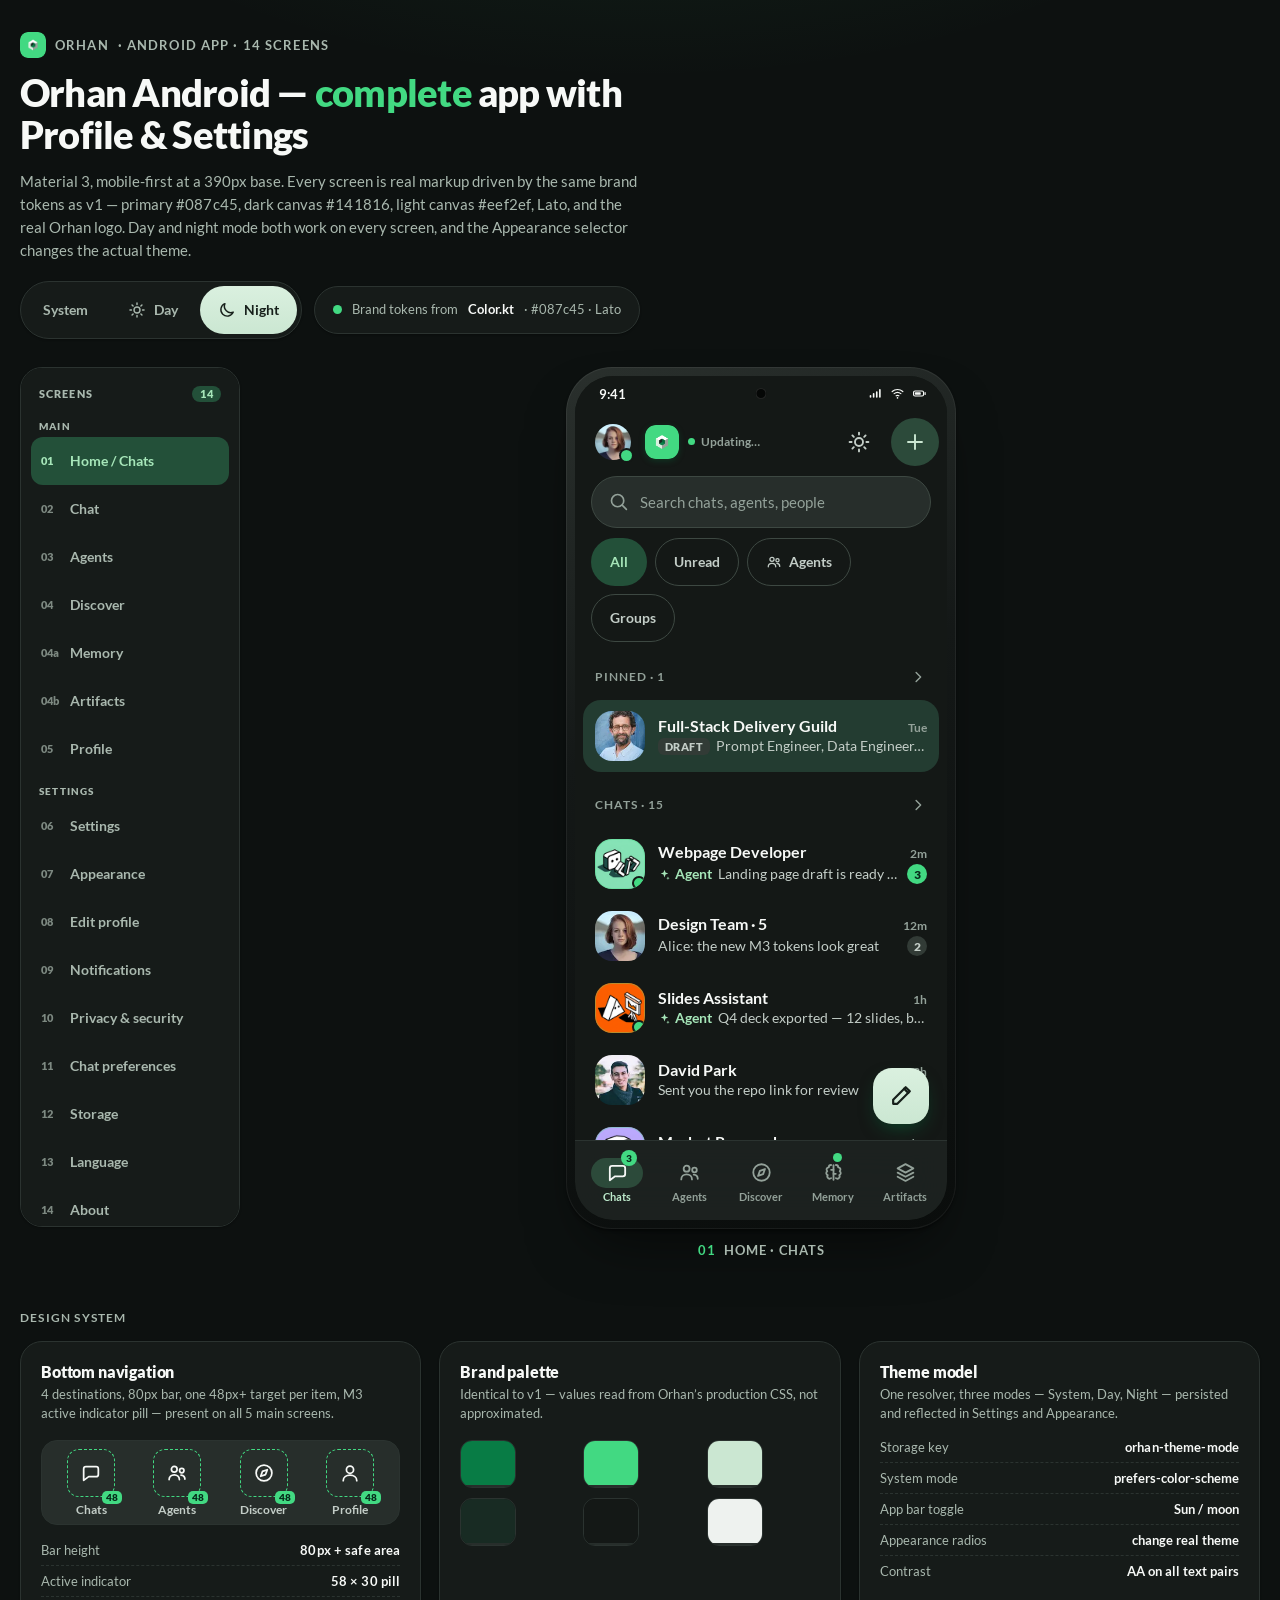
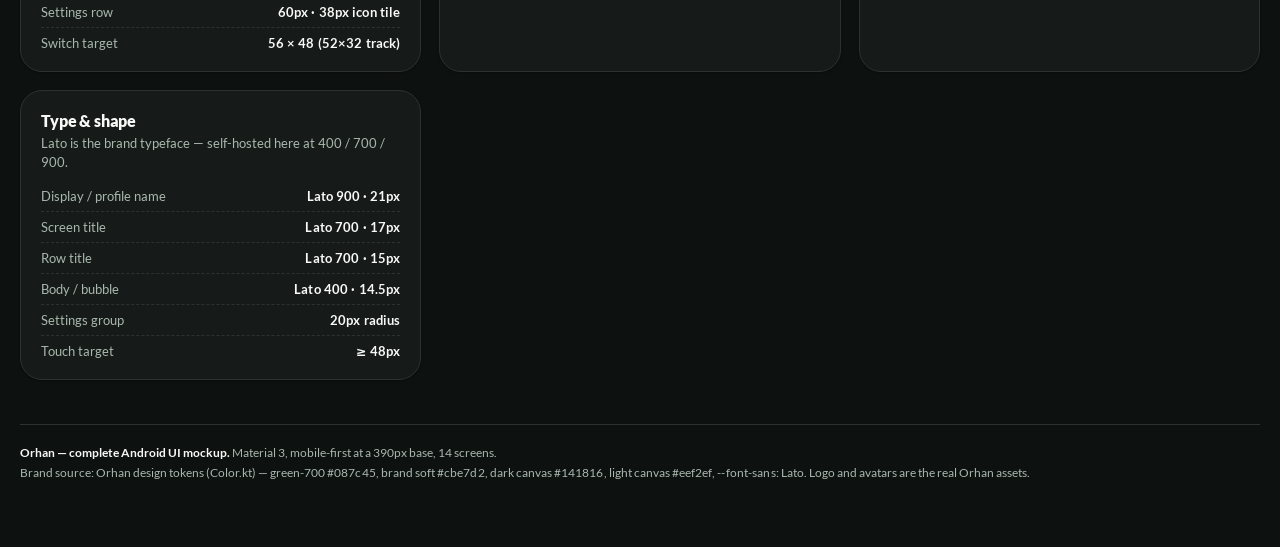
==== commit b6a52ec9: "gh-pages: replace Teamily branding with the Orhan cube mark The published gh-pages site still served" ====
--- a/index.html
+++ b/index.html
@@ -3,12 +3,12 @@
 <head><meta charset="utf-8">
 <meta name="viewport" content="width=device-width, initial-scale=1, viewport-fit=cover">
 <meta name="theme-color" content="#0d1110">
-<title>Teamily AI — complete Android app UI (Material 3, dark + light)</title>
-<link rel="icon" href="images/teamily-mark.png">
+<title>Orhan — complete Android app UI (Material 3, dark + light)</title>
+<link rel="icon" href="images/orhan-mark.png">
 <script>
 /* resolve theme before first paint so there is no flash */
 (function(){try{
-  var m=localStorage.getItem('teamily-theme-mode')||'dark';
+  var m=localStorage.getItem('orhan-theme-mode')||'dark';
   var t=(m==='system')?(matchMedia('(prefers-color-scheme: light)').matches?'light':'dark'):m;
   document.documentElement.setAttribute('data-theme',t);
   document.documentElement.setAttribute('data-theme-mode',m);
@@ -16,8 +16,8 @@
 </script>
 <style>
 /* ============================================================
-   Teamily AI — complete Android app UI
-   Brand values read from teamily.ai production CSS:
+   Orhan — complete Android app UI
+   Brand values read from the Orhan design tokens (design/theme/Color.kt):
      --nv-green-700   #087c45   (primary)
      --nv-primary-fill gradient 180deg #0b8249 -> #087c45
      --nv-green-50    #eef8f2 / #183826
@@ -28,7 +28,7 @@
      --nv-user-bubble #505752 (dark)   --nv-agent-bubble #303433 (dark)
      --nv-pane #1f2521eb   --nv-canvas #141816
      --font-sans: Lato
-   Logo: real Teamily wordmark + block-T mark from teamily.ai
+   Logo: Orhan cube mark + wordmark, generated from Cube 05 (design/icons/cube-42)
    ============================================================ */
 
 @font-face{font-family:'Lato';font-style:normal;font-weight:400;font-display:swap;src:url('fonts/lato-400.woff2') format('woff2')}
@@ -926,16 +926,16 @@
 <div class="wrap">
 
   <header class="page-head">
-    <div class="eyebrow"><img src="images/teamily-mark.png" alt="">Teamily AI<span> &middot; Android app &middot; 14 screens</span></div>
-    <h1>Teamily AI Android — <span class="accent">complete</span> app with Profile &amp; Settings</h1>
-    <p class="sub">Material&nbsp;3, mobile-first at a 390px base. Every screen is real markup driven by the same brand tokens as v1 — primary <span class="mono">#087c45</span>, dark canvas <span class="mono">#141816</span>, light canvas <span class="mono">#eef2ef</span>, Lato, and the real Teamily logo. Day and night mode both work on every screen, and the Appearance selector changes the actual theme.</p>
+    <div class="eyebrow"><img src="images/orhan-mark.png" alt="">Orhan<span> &middot; Android app &middot; 14 screens</span></div>
+    <h1>Orhan Android — <span class="accent">complete</span> app with Profile &amp; Settings</h1>
+    <p class="sub">Material&nbsp;3, mobile-first at a 390px base. Every screen is real markup driven by the same brand tokens as v1 — primary <span class="mono">#087c45</span>, dark canvas <span class="mono">#141816</span>, light canvas <span class="mono">#eef2ef</span>, Lato, and the real Orhan logo. Day and night mode both work on every screen, and the Appearance selector changes the actual theme.</p>
     <div class="controls">
       <div class="seg" role="group" aria-label="Theme mode">
         <button type="button" data-mode-btn="system" aria-pressed="false">System</button>
         <button type="button" data-mode-btn="light" aria-pressed="false"><svg class="ic" aria-hidden="true"><use href="#i-sun"/></svg>Day</button>
         <button type="button" data-mode-btn="dark" aria-pressed="true"><svg class="ic" aria-hidden="true"><use href="#i-moon"/></svg>Night</button>
       </div>
-      <div class="brandsrc"><span class="dot-mint"></span>Brand verified from <b>teamily.ai</b> &middot; #087c45 &middot; Lato</div>
+      <div class="brandsrc"><span class="dot-mint"></span>Brand tokens from <b>Color.kt</b> &middot; #087c45 &middot; Lato</div>
     </div>
   </header>
 
@@ -987,7 +987,7 @@
                 <img src="images/user-alice.png" alt="">
               </button>
               <div class="brandlock">
-                <img class="mark" src="images/teamily-mark.png" alt="Teamily AI logo">
+                <img class="mark" src="images/orhan-mark.png" alt="Orhan logo">
                 <span class="syncline"><span class="sync-dot" aria-hidden="true"></span>Updating…</span>
               </div>
               <button class="iconbtn theme-btn" type="button" aria-label="Switch theme" data-theme-toggle="1">
@@ -1215,7 +1215,7 @@
                 <div class="msg agent">
                   <span class="ava"><img src="images/agent-webpage.png" alt=""></span>
                   <div class="bubble">
-                    On it. I’ll use the Teamily green (#087c45) so it stays on-brand, keep one primary CTA, and make it mobile-first.
+                    On it. I’ll use the Orhan green (#087c45) so it stays on-brand, keep one primary CTA, and make it mobile-first.
                     <div class="artcard">
                       <div class="artthumb"><span class="tag">Preview</span></div>
                       <div class="artbody">
@@ -1256,7 +1256,7 @@
                   <svg class="ic" aria-hidden="true"><use href="#i-attach"/></svg>
                 </button>
                 <label for="msg" style="position:absolute;width:1px;height:1px;overflow:hidden;clip:rect(0 0 0 0)">Message</label>
-                <textarea id="msg" rows="1" placeholder="Message Teamily…"></textarea>
+                <textarea id="msg" rows="1" placeholder="Message Orhan…"></textarea>
                 <button class="iconbtn" type="button" aria-label="Voice message" data-toast="Hold to record a voice note">
                   <svg class="ic" aria-hidden="true"><use href="#i-mic"/></svg>
                 </button>
@@ -1286,9 +1286,9 @@
 
             <div class="appbar">
               <div class="brandlock">
-                <img class="mark" src="images/teamily-mark.png" alt="Teamily AI logo">
-                <img class="wm wm-light" src="images/teamily-wordmark.png" alt="Teamily AI">
-                <img class="wm wm-dark" src="images/teamily-wordmark-dark.png" alt="" aria-hidden="true">
+                <img class="mark" src="images/orhan-mark.png" alt="Orhan logo">
+                <img class="wm wm-light" src="images/orhan-wordmark.png" alt="Orhan">
+                <img class="wm wm-dark" src="images/orhan-wordmark-dark.png" alt="" aria-hidden="true">
               </div>
               <button class="iconbtn" type="button" aria-label="Search agents"><svg class="ic" aria-hidden="true"><use href="#i-search"/></svg></button>
               <button class="iconbtn theme-btn" type="button" aria-label="Switch theme" data-theme-toggle="1">
@@ -1392,9 +1392,9 @@
 
             <div class="appbar">
               <div class="brandlock">
-                <img class="mark" src="images/teamily-mark.png" alt="Teamily AI logo">
-                <img class="wm wm-light" src="images/teamily-wordmark.png" alt="Teamily AI">
-                <img class="wm wm-dark" src="images/teamily-wordmark-dark.png" alt="" aria-hidden="true">
+                <img class="mark" src="images/orhan-mark.png" alt="Orhan logo">
+                <img class="wm wm-light" src="images/orhan-wordmark.png" alt="Orhan">
+                <img class="wm wm-dark" src="images/orhan-wordmark-dark.png" alt="" aria-hidden="true">
               </div>
               <button class="iconbtn" type="button" aria-label="Search community"><svg class="ic" aria-hidden="true"><use href="#i-search"/></svg></button>
               <button class="iconbtn theme-btn" type="button" aria-label="Switch theme" data-theme-toggle="1">
@@ -1407,7 +1407,7 @@
             <div class="scroll">
               <div class="discover-feature">
                 <div class="df-top">
-                  <img src="images/teamily-mark.png" alt="">
+                  <img src="images/orhan-mark.png" alt="">
                   <div>
                     <div class="df-kicker">Featured agent</div>
                     <div class="df-title">Webpage Developer</div>
@@ -1739,7 +1739,7 @@
                 <h2 class="pname" id="profileName">Fareed Khan</h2>
                 <div class="pmail" id="profileEmail">fareed.khan@gmail.com</div>
                 <div class="prow">
-                  <span class="protag">Teamily Pro</span>
+                  <span class="protag">Orhan Pro</span>
                   <span class="psince">Member since Mar 2024</span>
                 </div>
                 <button class="pedit" type="button" data-go="editprofile">
@@ -1789,7 +1789,7 @@
                   <span class="slabel"><span class="t">Privacy &amp; security</span><span class="s">Passcode, blocked users</span></span>
                   <svg class="ic schev" aria-hidden="true"><use href="#i-chev"/></svg>
                 </button>
-                <button class="srow" type="button" data-toast="Teamily Pro · renews 12 Nov 2026">
+                <button class="srow" type="button" data-toast="Orhan Pro · renews 12 Nov 2026">
                   <span class="sic tint"><svg class="ic" aria-hidden="true"><use href="#i-star"/></svg></span>
                   <span class="slabel"><span class="t">Subscription</span><span class="s">Pro · renews 12 Nov</span></span>
                   <svg class="ic schev" aria-hidden="true"><use href="#i-chev"/></svg>
@@ -1809,7 +1809,7 @@
 
             <div class="sheet" id="signoutSheet">
               <div class="sheetbox">
-                <h4>Sign out of Teamily AI?</h4>
+                <h4>Sign out of Orhan?</h4>
                 <p>Your chats and artifacts stay on your account. You’ll need to sign in again on this phone.</p>
                 <div class="sheetbtns">
                   <button class="btn btn-primary" type="button" data-close-sheet="1" data-toast="Signed out (demo)">Sign out</button>
@@ -1854,7 +1854,7 @@
                   <span class="slabel"><span class="t" id="setName">Fareed Khan</span><span class="s" id="setEmail">fareed.khan@gmail.com</span></span>
                   <svg class="ic schev" aria-hidden="true"><use href="#i-chev"/></svg>
                 </button>
-                <button class="srow" type="button" data-toast="Teamily Pro · renews 12 Nov 2026">
+                <button class="srow" type="button" data-toast="Orhan Pro · renews 12 Nov 2026">
                   <span class="sic tint"><svg class="ic" aria-hidden="true"><use href="#i-star"/></svg></span>
                   <span class="slabel"><span class="t">Subscription</span><span class="s">Pro plan · 15 GB storage</span></span>
                   <span class="sval">Renews 12 Nov</span>
@@ -1928,7 +1928,7 @@
                 </button>
                 <button class="srow" type="button" data-go="about">
                   <span class="sic"><svg class="ic" aria-hidden="true"><use href="#i-info"/></svg></span>
-                  <span class="slabel"><span class="t">About Teamily AI</span><span class="s">Version, terms, licenses</span></span>
+                  <span class="slabel"><span class="t">About Orhan</span><span class="s">Version, terms, licenses</span></span>
                   <span class="sval">1.8.2</span>
                   <svg class="ic schev" aria-hidden="true"><use href="#i-chev"/></svg>
                 </button>
@@ -1937,12 +1937,12 @@
               <button class="btn btn-outline btnblock" type="button" data-sheet="1">
                 <svg class="ic" aria-hidden="true"><use href="#i-logout"/></svg>Sign out
               </button>
-              <div class="legal">Teamily AI 1.8.2 (build 1820) · Made with Lato</div>
+              <div class="legal">Orhan 1.8.2 (build 1820) · Made with Lato</div>
             </div>
 
             <div class="sheet" id="signoutSheet2">
               <div class="sheetbox">
-                <h4>Sign out of Teamily AI?</h4>
+                <h4>Sign out of Orhan?</h4>
                 <p>Your chats and artifacts stay on your account. You’ll need to sign in again on this phone.</p>
                 <div class="sheetbtns">
                   <button class="btn btn-primary" type="button" data-close-sheet="1" data-toast="Signed out (demo)">Sign out</button>
@@ -1990,7 +1990,7 @@
                 <span class="tprev dark" aria-hidden="true"><b></b><b></b><b></b></span>
                 <span class="tc-body">
                   <span class="tc-t">Night <em>Dark</em></span>
-                  <span class="tc-s">Deep charcoal canvas #141816 — the Teamily app default.</span>
+                  <span class="tc-s">Deep charcoal canvas #141816 — the Orhan app default.</span>
                 </span>
                 <span class="radio"><svg class="ic" aria-hidden="true"><use href="#i-check"/></svg></span>
               </button>
@@ -2021,7 +2021,7 @@
                     <div style="background:var(--user-bubble);color:var(--user-ink);border-radius:14px 14px 5px 14px;padding:9px 12px;font-size:12.5px;line-height:1.4;max-width:200px">Yes, publish it.</div>
                   </div>
                   <div style="display:flex;align-items:center;gap:7px;padding-top:2px">
-                    <span style="flex:1 1 auto;height:34px;border-radius:999px;background:var(--field);border:1px solid var(--field-edge);display:flex;align-items:center;padding:0 12px;font-size:11.5px;color:var(--ink-3)">Message Teamily…</span>
+                    <span style="flex:1 1 auto;height:34px;border-radius:999px;background:var(--field);border:1px solid var(--field-edge);display:flex;align-items:center;padding:0 12px;font-size:11.5px;color:var(--ink-3)">Message Orhan…</span>
                     <span style="width:34px;height:34px;border-radius:50%;background:var(--primary-grad);color:var(--on-primary);display:flex;align-items:center;justify-content:center;flex:none">
                       <svg class="ic" style="width:15px;height:15px" aria-hidden="true"><use href="#i-send"/></svg>
                     </span>
@@ -2088,13 +2088,13 @@
                   <span class="fhint">Used for sign-in and receipts. We’ll send a code to confirm a change.</span>
                 </div>
                 <div class="fld">
-                  <label for="edHandle">Teamily ID</label>
+                  <label for="edHandle">Orhan ID</label>
                   <input id="edHandle" type="text" value="@fareed" autocomplete="off">
                   <span class="fhint">Your handle is unique — 30 days between changes.</span>
                 </div>
                 <div class="fld">
                   <label for="edBio">About you</label>
-                  <textarea id="edBio">Building AI agents at Teamily. Mostly on Android, always in dark mode.</textarea>
+                  <textarea id="edBio">Building AI agents at Orhan. Mostly on Android, always in dark mode.</textarea>
                 </div>
               </div>
 
@@ -2180,10 +2180,10 @@
                   <span class="sval">22:00 – 07:00</span>
                   <svg class="ic schev" aria-hidden="true"><use href="#i-chev"/></svg>
                 </button>
-                <button class="srow" type="button" data-toast="Sound: Teamily chime">
+                <button class="srow" type="button" data-toast="Sound: Orhan chime">
                   <span class="sic"><svg class="ic" aria-hidden="true"><use href="#i-bolt"/></svg></span>
                   <span class="slabel"><span class="t">Sound</span></span>
-                  <span class="sval">Teamily chime</span>
+                  <span class="sval">Orhan chime</span>
                   <svg class="ic schev" aria-hidden="true"><use href="#i-chev"/></svg>
                 </button>
               </div>
@@ -2218,7 +2218,7 @@
               <div class="group">
                 <div class="srow">
                   <span class="sic tint"><svg class="ic" aria-hidden="true"><use href="#i-lock"/></svg></span>
-                  <span class="slabel"><span class="t">App lock</span><span class="s">Fingerprint or PIN to open Teamily</span></span>
+                  <span class="slabel"><span class="t">App lock</span><span class="s">Fingerprint or PIN to open Orhan</span></span>
                   <button class="sw" type="button" role="switch" aria-checked="true" aria-label="App lock"><span class="track"></span><span class="thumb"></span></button>
                 </div>
                 <button class="srow" type="button" data-toast="Change passcode">
@@ -2247,8 +2247,8 @@
                 </div>
                 <div class="srow">
                   <span class="sic"><svg class="ic" aria-hidden="true"><use href="#i-bolt"/></svg></span>
-                  <span class="slabel"><span class="t">Help improve Teamily</span><span class="s">Share anonymised diagnostics</span></span>
-                  <button class="sw" type="button" role="switch" aria-checked="false" aria-label="Help improve Teamily"><span class="track"></span><span class="thumb"></span></button>
+                  <span class="slabel"><span class="t">Help improve Orhan</span><span class="s">Share anonymised diagnostics</span></span>
+                  <button class="sw" type="button" role="switch" aria-checked="false" aria-label="Help improve Orhan"><span class="track"></span><span class="thumb"></span></button>
                 </div>
               </div>
 
@@ -2531,9 +2531,9 @@
 
             <div class="scroll">
               <div class="about-hero">
-                <img class="mark-lg" src="images/teamily-mark.png" alt="Teamily AI logo">
-                <img class="wm-lg lt" src="images/teamily-wordmark.png" alt="Teamily AI">
-                <img class="wm-lg dk" src="images/teamily-wordmark-dark.png" alt="" aria-hidden="true">
+                <img class="mark-lg" src="images/orhan-mark.png" alt="Orhan logo">
+                <img class="wm-lg lt" src="images/orhan-wordmark.png" alt="Orhan">
+                <img class="wm-lg dk" src="images/orhan-wordmark-dark.png" alt="" aria-hidden="true">
                 <div class="ver">Version 1.8.2 · build 1820</div>
                 <p>A messenger where people and AI agents work in the same threads.</p>
               </div>
@@ -2559,10 +2559,10 @@
 
               <div class="seclabel"><span>Support</span></div>
               <div class="group">
-                <button class="srow" type="button" data-toast="support@teamily.ai">
+                <button class="srow" type="button" data-toast="support@orhan.app">
                   <span class="sic"><svg class="ic" aria-hidden="true"><use href="#i-mail"/></svg></span>
                   <span class="slabel"><span class="t">Contact support</span></span>
-                  <span class="sval">support@teamily.ai</span>
+                  <span class="sval">support@orhan.app</span>
                   <svg class="ic schev" aria-hidden="true"><use href="#i-chev"/></svg>
                 </button>
                 <button class="srow" type="button" data-toast="Check for updates — you’re on the latest build">
@@ -2573,9 +2573,9 @@
               </div>
 
               <div class="legal">
-                Teamily AI · made with Lato<br>
-                © 2026 Teamily Labs. All rights reserved.<br>
-                Package aiteamily.android · 1.8.2 (1820)
+                Orhan · made with Lato<br>
+                © 2026 Orhan Labs. All rights reserved.<br>
+                Package ai.orhan · 1.8.2 (1820)
               </div>
             </div>
           </div>
@@ -2590,7 +2590,7 @@
       <div class="note">
         <div class="kicker">Now showing</div>
         <h4 id="noteTitle">Home / Chats</h4>
-        <p id="noteBody">Top bar with the real Teamily lockup, search and settings. Recent chats mix agents (mint spark + presence dot) with people and groups. Bottom nav uses the M3 58×30 active indicator.</p>
+        <p id="noteBody">Top bar with the real Orhan lockup, search and settings. Recent chats mix agents (mint spark + presence dot) with people and groups. Bottom nav uses the M3 58×30 active indicator.</p>
         <ul id="noteList">
           <li><b>4 nav destinations</b> — Chats, Agents, Discover, Profile</li>
           <li><b>Touch targets</b> — every row ≥ 72px tall</li>
@@ -2643,7 +2643,7 @@
 
       <div class="card">
         <h3>Brand palette</h3>
-        <p>Identical to v1 — values read from Teamily’s production CSS, not approximated.</p>
+        <p>Identical to v1 — values read from Orhan’s production CSS, not approximated.</p>
         <div class="swatches">
           <div class="sw"><div class="chipc" style="background:#087c45"></div><div class="meta"><div class="nm">Primary</div><div class="hx">#087c45</div></div></div>
           <div class="sw"><div class="chipc" style="background:#42d982"></div><div class="meta"><div class="nm">Logo mint</div><div class="hx">#42d982</div></div></div>
@@ -2658,7 +2658,7 @@
         <h3>Theme model</h3>
         <p>One resolver, three modes — System, Day, Night — persisted and reflected in Settings and Appearance.</p>
         <ul class="toklist">
-          <li><span>Storage key</span><b class="mono">teamily-theme-mode</b></li>
+          <li><span>Storage key</span><b class="mono">orhan-theme-mode</b></li>
           <li><span>System mode</span><b>prefers-color-scheme</b></li>
           <li><span>App bar toggle</span><b class="mono">Sun / moon</b></li>
           <li><span>Appearance radios</span><b>change real theme</b></li>
@@ -2683,8 +2683,8 @@
   </section>
 
   <footer>
-    <b>Teamily AI — complete Android UI mockup.</b> Material 3, mobile-first at a 390px base, 14 screens.<br>
-    Brand source: teamily.ai production CSS — green-700 <span class="mono">#087c45</span>, brand soft <span class="mono">#cbe7d2</span>, dark canvas <span class="mono">#141816</span>, light canvas <span class="mono">#eef2ef</span>, <span class="mono">--font-sans: Lato</span>. Logo and avatars are the real Teamily assets.
+    <b>Orhan — complete Android UI mockup.</b> Material 3, mobile-first at a 390px base, 14 screens.<br>
+    Brand source: Orhan design tokens (Color.kt) — green-700 <span class="mono">#087c45</span>, brand soft <span class="mono">#cbe7d2</span>, dark canvas <span class="mono">#141816</span>, light canvas <span class="mono">#eef2ef</span>, <span class="mono">--font-sans: Lato</span>. Logo and avatars are the real Orhan assets.
   </footer>
 </div>
 
@@ -2693,7 +2693,7 @@
 <script>
 (function () {
   var root = document.documentElement;
-  var THEME_KEY = 'teamily-theme-mode';
+  var THEME_KEY = 'orhan-theme-mode';
 
   /* ---------------- theme engine ---------------- */
   var MODE_LABEL = { system: 'System', light: 'Day', dark: 'Night' };
@@ -2761,7 +2761,7 @@
   var railBtns = Array.prototype.slice.call(document.querySelectorAll('.rail [data-go]'));
 
   var NOTES = {
-    home:        ['Home / Chats', 'Header carries the profile avatar (opens Profile), the Teamily mark with live sync status, and the new-chat plus. Pinned and Chats are collapsible sections, exactly like HomeScreen.kt.', ['<b>5 nav destinations</b> — Chats, Agents, Discover, Memory, Artifacts', '<b>Profile</b> opens from the header avatar, not the nav']],
+    home:        ['Home / Chats', 'Header carries the profile avatar (opens Profile), the Orhan mark with live sync status, and the new-chat plus. Pinned and Chats are collapsible sections, exactly like HomeScreen.kt.', ['<b>5 nav destinations</b> — Chats, Agents, Discover, Memory, Artifacts', '<b>Profile</b> opens from the header avatar, not the nav']],
     chat:        ['Chat', 'Agent thread at 14.5px with user and AI bubbles, an inline artifact card, and a composer with attach, mic and send.', ['<b>Send works</b> — type and press send; a reply comes back', '<b>Composer</b> 52px field, 48px send button']],
     agents:      ['Agents', 'Four real agents with status pills, descriptions and an Open CTA that jumps into the chat thread.', ['<b>Open CTA</b> 48px tall', '<b>Create agent</b> dashed row at the end']],
     memory:      ['Memory', 'What the assistant remembers, grouped by topic, with per-item controls. Reached from the bottom nav — the Memory tab carries an unread badge when new memories land.', ['<b>Nav badge</b> on Memory when updates exist', '<b>Back</b> returns to Chats']],
@@ -2776,7 +2776,7 @@
     chatprefs:   ['Chat preferences', 'Composer and thread behaviour — send with Enter, hold to record, typing indicators, auto-play and agent activity cards.', ['<b>3 composer</b> + <b>3 thread</b> toggles', '<b>Defaults</b> for new chats']],
     storage:     ['Storage', '4-segment usage bar for 3.2 GB of 15 GB, a colour legend, and clean-up rows for cache, old media and agent logs.', ['<b>Bar</b> sums to 100%', '<b>Legend</b> matches segment colours']],
     language:    ['Language', 'Six languages as radio rows, plus an "always reply in app language" switch. Picking one updates the value shown on Settings.', ['<b>Radio rows</b> 58px tall', '<b>Syncs</b> back to Settings']],
-    about:       ['About', 'Real Teamily mark and wordmark, version and build, legal rows for terms, privacy and open-source licenses, and support contacts.', ['<b>Version</b> 1.8.2 (1820)', '<b>3 legal</b> rows + support']]
+    about:       ['About', 'Real Orhan mark and wordmark, version and build, legal rows for terms, privacy and open-source licenses, and support contacts.', ['<b>Version</b> 1.8.2 (1820)', '<b>3 legal</b> rows + support']]
   };
 
   function go(screen) {
